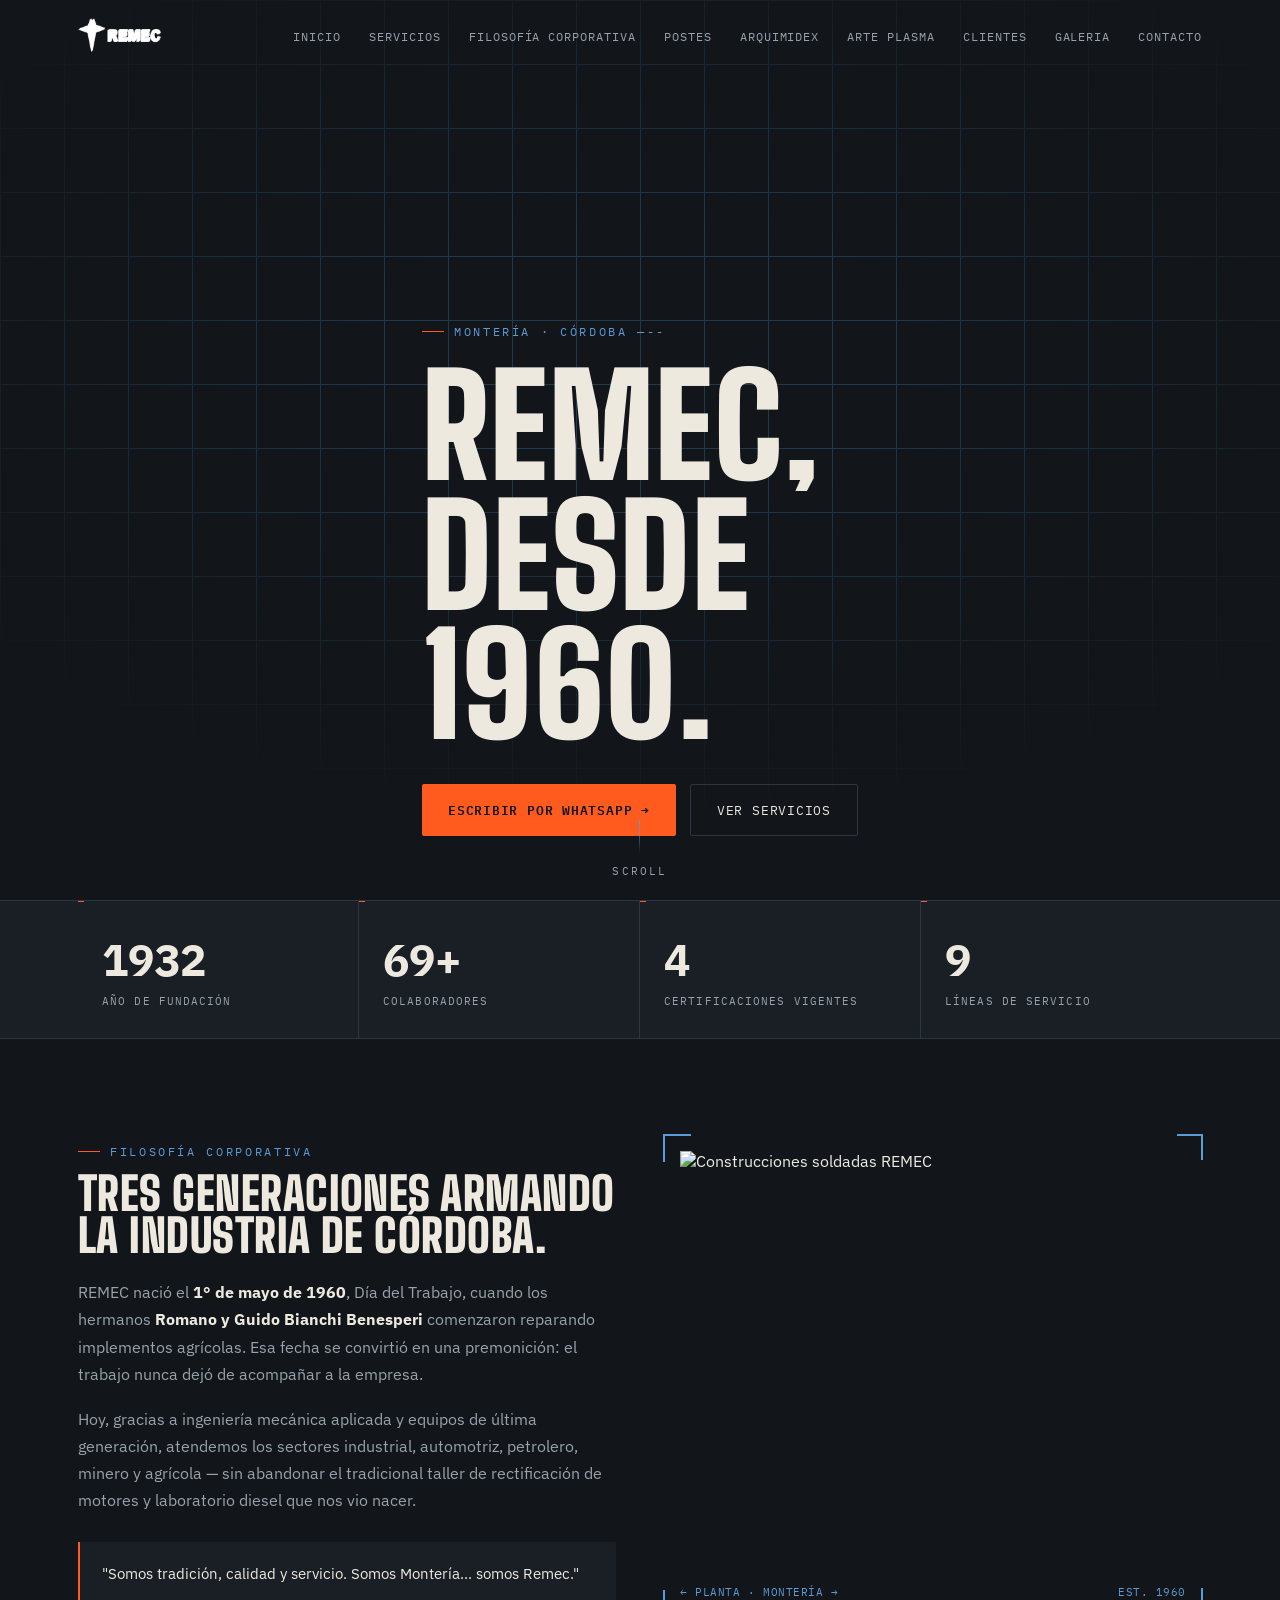
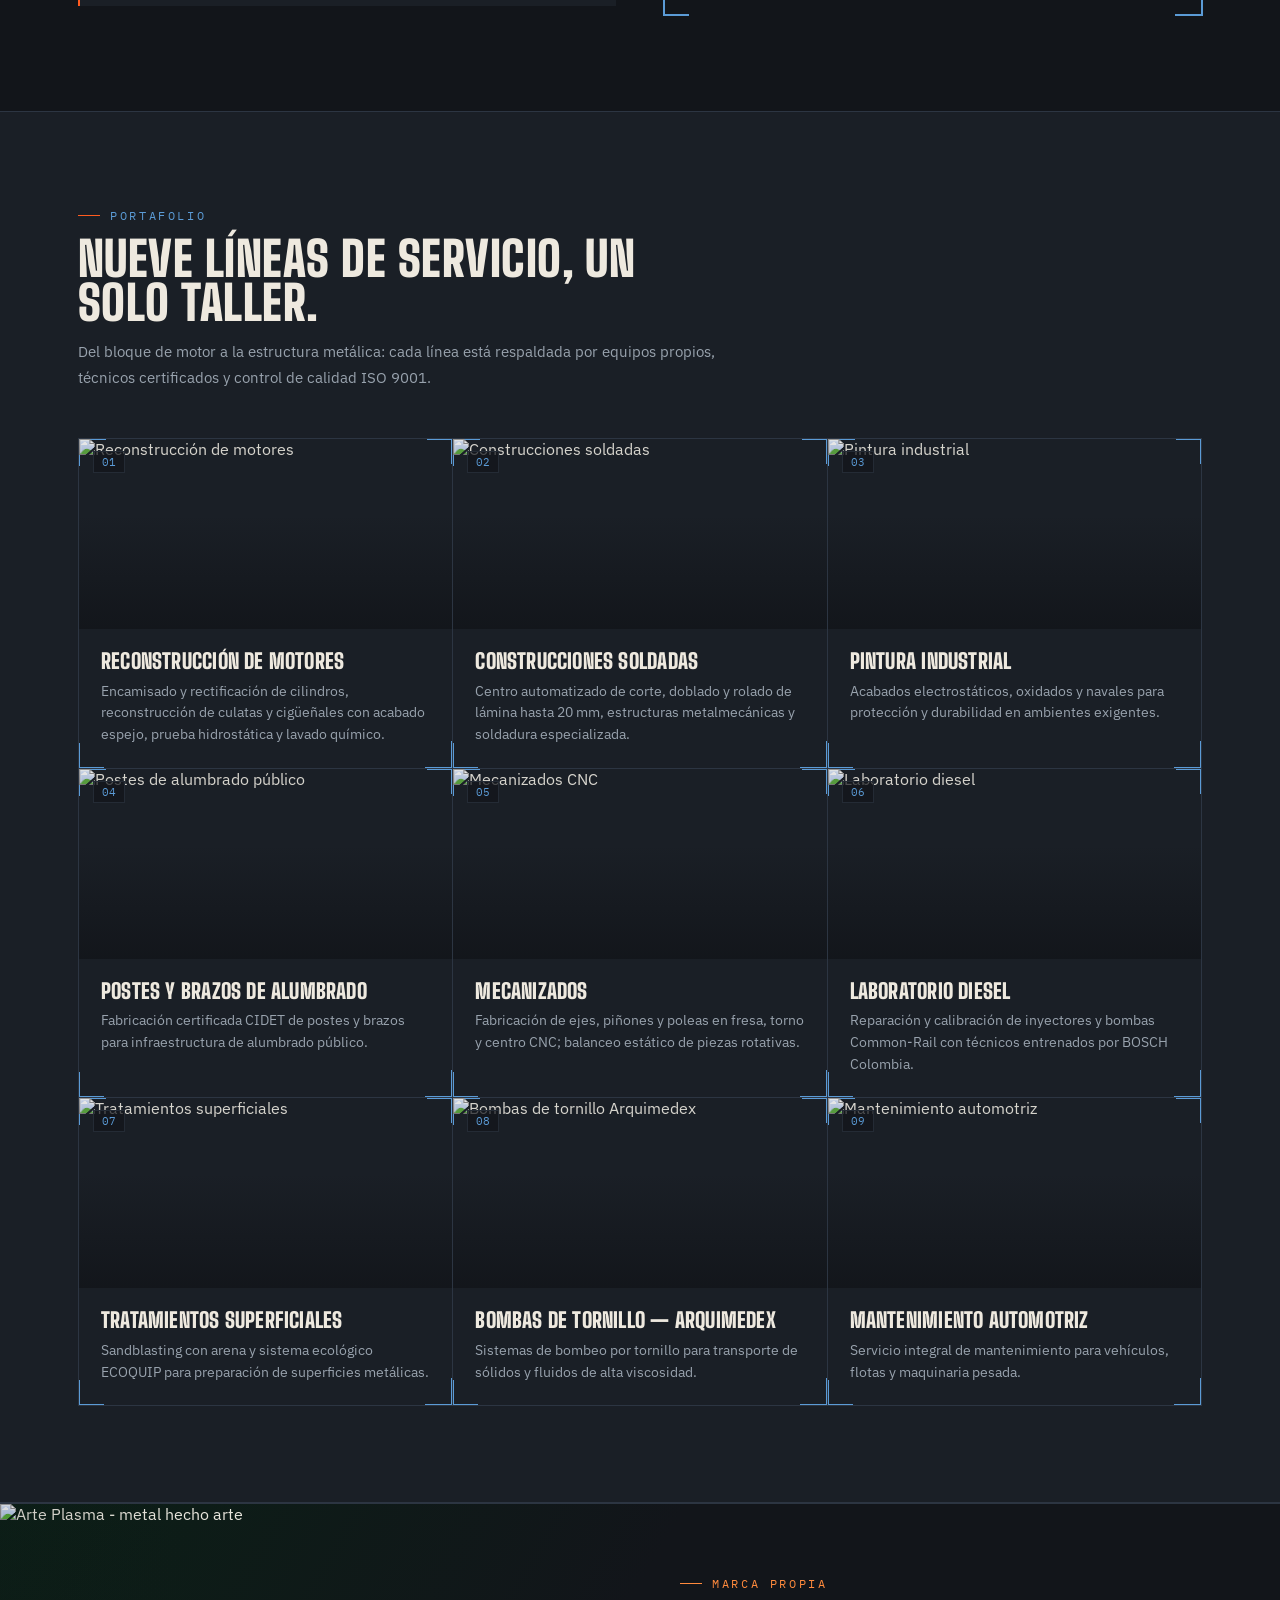
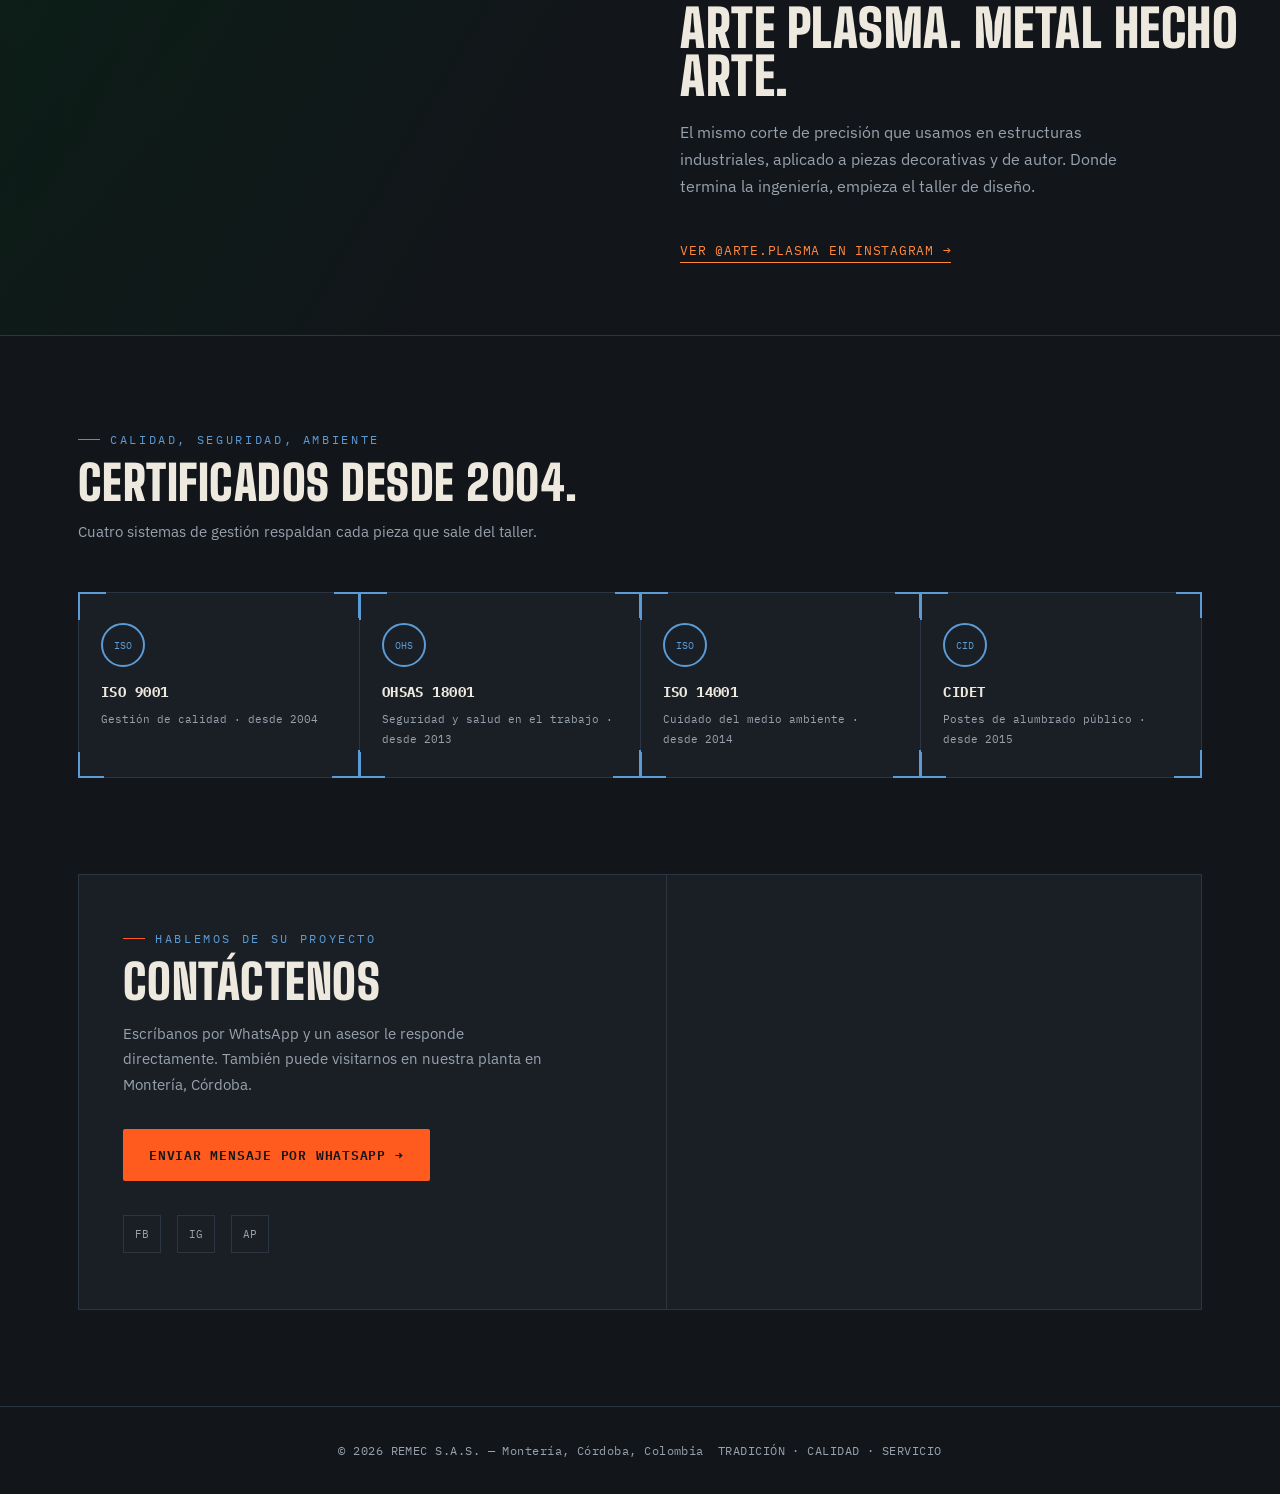
==== index.html @ c4d7a684 "feat: add main website and services pages with responsive design and interactive elements" ====
<!DOCTYPE html>
<html lang="es">
<head>
<meta charset="UTF-8">
<meta name="viewport" content="width=device-width, initial-scale=1, shrink-to-fit=no">
<title>REMEC S.A.S. — Ingeniería Metalmecánica desde 1960</title>
<link rel="preconnect" href="https://fonts.googleapis.com">
<link rel="preconnect" href="https://fonts.gstatic.com" crossorigin>
<link href="https://fonts.googleapis.com/css2?family=Big+Shoulders+Display:wght@600;800;900&family=IBM+Plex+Sans:wght@400;500;600;700&family=IBM+Plex+Mono:wght@400;500;600&display=swap" rel="stylesheet">

<link rel="stylesheet" href="/css/style.css">

</head>
<body>

<header id="siteHeader">
  <div class="wrap navrow">
    <div class="brand">
      <img src="/img/logo.png" alt="REMEC">
      <!-- <span class="brand-text">REMEC S.A.S.</span> -->
    </div>
    <nav class="navlinks">
      <ul>
        <li><a href="index.html">Inicio</a></li>
        <li><a href="servicios.html">Servicios</a></li>
        <li><a href="#nosotros">Filosofía Corporativa</a></li>
        <li><a href="#postes">Postes</a></li>
        <li><a href="#arquimidex">Arquimidex</a></li>
        <li><a href="#arteplasma">Arte Plasma</a></li>
        <li><a href="#clientes">Clientes</a></li>
        <li><a href="#galeria">Galeria</a></li>
        <li><a href="#contacto">Contacto</a></li>
      </ul>
    </nav>
    <button class="burger" id="burgerBtn" aria-label="Abrir menú" aria-expanded="false">
      <span></span><span></span><span></span>
    </button>
  </div>
</header>

<div class="menu-scrim" id="menuScrim"></div>
<div class="mobile-menu" id="mobileMenu">
  <ul>
    <li><a href="index.html">Inicio</a></li>
        <li><a href="servicios.html">Servicios</a></li>
        <li><a href="#nosotros">Filosofía Corporativa</a></li>
        <li><a href="#postes">Postes</a></li>
        <li><a href="#arquimidex">Arquimidex</a></li>
        <li><a href="#arteplasma">Arte Plasma</a></li>
        <li><a href="#clientes">Clientes</a></li>
        <li><a href="#galeria">Galeria</a></li>
        <li><a href="#contacto">Contacto</a></li>
  </ul>
</div>

<section class="hero">
  <div class="hero-media">
    <video autoplay muted loop playsinline poster="https://remec.com.co/images/logo-big.png">
      <source src="https://remec.com.co/video/bannervideo.mp4" type="video/mp4">
    </video>
  </div>
  <div class="hero-scrim"></div>
  <div class="hero-grid"></div>
  <div class="wrap hero-content">
    <div class="eyebrow hero-eyebrow">Montería · Córdoba —--</div>
    <h1>
      <span class="line"><span style="animation-delay:.05s">REMEC,</span></span>
      <span class="line"><span style="animation-delay:.16s">DESDE</span></span>
      <span class="line"><span style="animation-delay:.27s">1960.</span></span>
    </h1>
    <!-- <p class="hero-sub">Fabricamos desde un tornillo milimétrico hasta bodegas estructurales, puentes y postes de alumbrado
         certificados. Tradición metalmecánica que respalda a la industria, la agricultura y el transporte del Caribe colombiano.</p> -->
    <div class="hero-cta">
      <a class="btn btn-primary" href="https://wa.me/573212651325?texto=Me%20interesa%20uno%20de%20sus%20servicios" target="_blank" rel="noopener">Escribir por WhatsApp →</a>
      <a class="btn btn-ghost" href="servicios.html">Ver servicios</a>
    </div>
  </div>
  <div class="scroll-cue"><span><span class="bar"></span>SCROLL</span></div>
</section>

<div class="stats">
  <div class="wrap">
    <div class="stats-row">
      <div class="stat"><div class="stat-num mono" data-count="1960">0</div><div class="stat-label">Año de fundación</div></div>
      <div class="stat"><div class="stat-num mono" data-count="70" data-suffix="+">0</div><div class="stat-label">Colaboradores</div></div>
      <div class="stat"><div class="stat-num mono" data-count="4">0</div><div class="stat-label">Certificaciones vigentes</div></div>
      <div class="stat"><div class="stat-num mono" data-count="9">0</div><div class="stat-label">Líneas de servicio</div></div>
    </div>
  </div>
</div>

<section id="nosotros">
  <div class="wrap">
    <div class="about">
      <div class="about-copy reveal">
        <div class="eyebrow">Filosofía corporativa</div>
        <h2 style="font-size:clamp(30px,4.2vw,46px);color:var(--paper);margin-top:14px;margin-bottom:22px;">Tres generaciones armando la industria de Córdoba.</h2>
        <p>REMEC nació el <strong>1° de mayo de 1960</strong>, Día del Trabajo, cuando los hermanos <strong>Romano y Guido Bianchi Benesperi</strong> comenzaron reparando implementos agrícolas. Esa fecha se convirtió en una premonición: el trabajo nunca dejó de acompañar a la empresa.</p>
        <p>Hoy, gracias a ingeniería mecánica aplicada y equipos de última generación, atendemos los sectores industrial, automotriz, petrolero, minero y agrícola — sin abandonar el tradicional taller de rectificación de motores y laboratorio diesel que nos vio nacer.</p>
        <div class="quote-block">
          <p>"Somos tradición, calidad y servicio. Somos Montería... somos Remec."</p>
        </div>
      </div>
      <div class="about-img bp-frame reveal reveal-d2">
        <span class="bp-c2"></span><span class="bp-c3"></span>
        <img src="https://remec.com.co/images/S6.jpg" alt="Construcciones soldadas REMEC" loading="lazy">
        <div class="dim-caption"><span>← PLANTA · MONTERÍA →</span><span>EST. 1960</span></div>
      </div>
    </div>
  </div>
</section>

<section id="servicios" style="background:var(--ink-2);border-top:1px solid var(--line);border-bottom:1px solid var(--line);">
  <div class="wrap">
    <div class="sec-head reveal">
      <div class="eyebrow">Portafolio</div>
      <h2>Nueve líneas de servicio, un solo taller.</h2>
      <p>Del bloque de motor a la estructura metálica: cada línea está respaldada por equipos propios, técnicos certificados y control de calidad ISO 9001.</p>
    </div>
    <div class="svc-grid">

      <div class="svc-card bp-frame reveal"><span class="bp-c2"></span><span class="bp-c3"></span>
        <div class="svc-img"><span class="svc-num mono">01</span><img src="https://remec.com.co/images/S3.jpg" alt="Reconstrucción de motores" loading="lazy"></div>
        <div class="svc-body"><h3>Reconstrucción de Motores</h3><p>Encamisado y rectificación de cilindros, reconstrucción de culatas y cigüeñales con acabado espejo, prueba hidrostática y lavado químico.</p></div>
      </div>

      <div class="svc-card bp-frame reveal"><span class="bp-c2"></span><span class="bp-c3"></span>
        <div class="svc-img"><span class="svc-num mono">02</span><img src="https://remec.com.co/images/S6.jpg" alt="Construcciones soldadas" loading="lazy"></div>
        <div class="svc-body"><h3>Construcciones Soldadas</h3><p>Centro automatizado de corte, doblado y rolado de lámina hasta 20 mm, estructuras metalmecánicas y soldadura especializada.</p></div>
      </div>

      <div class="svc-card bp-frame reveal"><span class="bp-c2"></span><span class="bp-c3"></span>
        <div class="svc-img"><span class="svc-num mono">03</span><img src="https://remec.com.co/images/S5.jpg" alt="Pintura industrial" loading="lazy"></div>
        <div class="svc-body"><h3>Pintura Industrial</h3><p>Acabados electrostáticos, oxidados y navales para protección y durabilidad en ambientes exigentes.</p></div>
      </div>

      <div class="svc-card bp-frame reveal"><span class="bp-c2"></span><span class="bp-c3"></span>
        <div class="svc-img"><span class="svc-num mono">04</span><img src="https://remec.com.co/images/S7b.jpg" alt="Postes de alumbrado público" loading="lazy"></div>
        <div class="svc-body"><h3>Postes y Brazos de Alumbrado</h3><p>Fabricación certificada CIDET de postes y brazos para infraestructura de alumbrado público.</p></div>
      </div>

      <div class="svc-card bp-frame reveal"><span class="bp-c2"></span><span class="bp-c3"></span>
        <div class="svc-img"><span class="svc-num mono">05</span><img src="https://remec.com.co/images/S8.jpg" alt="Mecanizados CNC" loading="lazy"></div>
        <div class="svc-body"><h3>Mecanizados</h3><p>Fabricación de ejes, piñones y poleas en fresa, torno y centro CNC; balanceo estático de piezas rotativas.</p></div>
      </div>

      <div class="svc-card bp-frame reveal"><span class="bp-c2"></span><span class="bp-c3"></span>
        <div class="svc-img"><span class="svc-num mono">06</span><img src="https://remec.com.co/images/S4.jpg" alt="Laboratorio diesel" loading="lazy"></div>
        <div class="svc-body"><h3>Laboratorio Diesel</h3><p>Reparación y calibración de inyectores y bombas Common-Rail con técnicos entrenados por BOSCH Colombia.</p></div>
      </div>

      <div class="svc-card bp-frame reveal"><span class="bp-c2"></span><span class="bp-c3"></span>
        <div class="svc-img"><span class="svc-num mono">07</span><img src="https://remec.com.co/images/S13.jpg" alt="Tratamientos superficiales" loading="lazy"></div>
        <div class="svc-body"><h3>Tratamientos Superficiales</h3><p>Sandblasting con arena y sistema ecológico ECOQUIP para preparación de superficies metálicas.</p></div>
      </div>

      <div class="svc-card bp-frame reveal"><span class="bp-c2"></span><span class="bp-c3"></span>
        <div class="svc-img"><span class="svc-num mono">08</span><img src="https://remec.com.co/images/arqui.jpg" alt="Bombas de tornillo Arquimedex" loading="lazy"></div>
        <div class="svc-body"><h3>Bombas de Tornillo — Arquimedex</h3><p>Sistemas de bombeo por tornillo para transporte de sólidos y fluidos de alta viscosidad.</p></div>
      </div>

      <div class="svc-card bp-frame reveal"><span class="bp-c2"></span><span class="bp-c3"></span>
        <div class="svc-img"><span class="svc-num mono">09</span><img src="https://remec.com.co/images/S12.jpg" alt="Mantenimiento automotriz" loading="lazy"></div>
        <div class="svc-body"><h3>Mantenimiento Automotriz</h3><p>Servicio integral de mantenimiento para vehículos, flotas y maquinaria pesada.</p></div>
      </div>

    </div>
  </div>
</section>

<section id="arteplasma" class="plasma">
  <div class="plasma-grid">
    <div class="plasma-img reveal">
      <img src="https://remec.com.co/images/S10.jpg" alt="Arte Plasma - metal hecho arte" loading="lazy">
    </div>
    <div class="plasma-copy reveal reveal-d1">
      <div class="eyebrow">Marca propia</div>
      <h2>Arte Plasma. Metal hecho arte.</h2>
      <p>El mismo corte de precisión que usamos en estructuras industriales, aplicado a piezas decorativas y de autor. Donde termina la ingeniería, empieza el taller de diseño.</p>
      <a class="plasma-link" href="https://www.instagram.com/arte.plasma/" target="_blank" rel="noopener">Ver @arte.plasma en Instagram →</a>
    </div>
  </div>
</section>

<section id="certificaciones">
  <div class="wrap">
    <div class="sec-head reveal">
      <div class="eyebrow">Calidad, seguridad, ambiente</div>
      <h2>Certificados desde 2004.</h2>
      <p>Cuatro sistemas de gestión respaldan cada pieza que sale del taller.</p>
    </div>
    <div class="cert-grid">
      <div class="cert bp-frame reveal"><span class="bp-c2"></span><span class="bp-c3"></span>
        <div class="cert-seal mono">ISO</div><h4>ISO 9001</h4><span>Gestión de calidad · desde 2004</span>
      </div>
      <div class="cert bp-frame reveal reveal-d1"><span class="bp-c2"></span><span class="bp-c3"></span>
        <div class="cert-seal mono">OHS</div><h4>OHSAS 18001</h4><span>Seguridad y salud en el trabajo · desde 2013</span>
      </div>
      <div class="cert bp-frame reveal reveal-d2"><span class="bp-c2"></span><span class="bp-c3"></span>
        <div class="cert-seal mono">ISO</div><h4>ISO 14001</h4><span>Cuidado del medio ambiente · desde 2014</span>
      </div>
      <div class="cert bp-frame reveal reveal-d3"><span class="bp-c2"></span><span class="bp-c3"></span>
        <div class="cert-seal mono">CID</div><h4>CIDET</h4><span>Postes de alumbrado público · desde 2015</span>
      </div>
    </div>
  </div>
</section>

<section id="contacto" style="padding-top:0;">
  <div class="wrap">
    <div class="contact reveal">
      <div class="contact-info">
        <div class="eyebrow">Hablemos de su proyecto</div>
        <h2 style="margin-top:14px;">Contáctenos</h2>
        <p>Escríbanos por WhatsApp y un asesor le responde directamente. También puede visitarnos en nuestra planta en Montería, Córdoba.</p>
        <div class="contact-actions">
          <a class="btn btn-primary" href="https://wa.me/573212651325?texto=Me%20interesa%20uno%20de%20sus%20servicios" target="_blank" rel="noopener">Enviar mensaje por WhatsApp →</a>
        </div>
        <div class="social-row">
          <a href="https://www.facebook.com/REMEC-SAS-288695484930140/" target="_blank" rel="noopener" aria-label="Facebook">FB</a>
          <a href="https://instagram.com/remecmonteria" target="_blank" rel="noopener" aria-label="Instagram">IG</a>
          <a href="https://www.instagram.com/arte.plasma/" target="_blank" rel="noopener" aria-label="Instagram Arte Plasma">AP</a>
        </div>
      </div>
      <div class="contact-map">
        <iframe src="https://www.google.com/maps/embed?pb=!1m18!1m12!1m3!1d3943.2180847544364!2d-75.88357438551608!3d8.76554129370391!2m3!1f0!2f0!3f0!3m2!1i1024!2i768!4f13.1!3m3!1m2!1s0x8e5a2feb517c7ac7%3A0x54283a33207944!2sRemec%20S.A.S.!5e0!3m2!1ses!2sco!4v1584029872444!5m2!1ses!2sco" loading="lazy" allowfullscreen title="Ubicación REMEC S.A.S."></iframe>
      </div>
    </div>
  </div>
</section>

<footer>
  <div class="wrap" style="display:flex;flex-wrap:wrap;gap:14px;align-items:center;justify-content:space-between;">
    <span class="mono">© 2026 REMEC S.A.S. — Montería, Córdoba, Colombia</span>
    <span class="mono">TRADICIÓN · CALIDAD · SERVICIO</span>
  </div>
</footer>

<script src="/javascript/javascript.js" defer></script>

</body>
</html>
---- css/style.css ----
:root {
  --ink: #15181c;
  --ink-2: #343a40;
  --ink-3: #3f454b;
  --line: #495057;
  --line-soft: #3a3f44;
  --blueprint: #007bff;
  --blueprint-dim: #0056b3;
  --ember: #09875a;
  --ember-2: #28a745;
  --text: #f8f9fa;
  --text-dim: #ced4da;
  --paper: #f8f9fa;
  --maxw: 1180px;
}
* {
  box-sizing: border-box;
}
html {
  scroll-behavior: smooth;
}
body {
  margin: 0;
  background: var(--ink);
  color: var(--text);
  font-family: "IBM Plex Sans", sans-serif;
  -webkit-font-smoothing: antialiased;
  overflow-x: hidden;
}
h1,
h2,
h3 {
  font-family: "Big Shoulders Display", sans-serif;
  font-weight: 900;
  text-transform: uppercase;
  letter-spacing: 0.01em;
  margin: 0;
  line-height: 0.92;
}
.mono {
  font-family: "IBM Plex Mono", monospace;
}
a {
  color: inherit;
  text-decoration: none;
}
img {
  max-width: 100%;
  display: block;
}
.wrap {
  max-width: var(--maxw);
  margin: 0 auto;
  padding: 0 28px;
}
.eyebrow {
  font-family: "IBM Plex Mono", monospace;
  font-size: 12px;
  letter-spacing: 0.22em;
  text-transform: uppercase;
  color: var(--blueprint);
  display: flex;
  align-items: center;
  gap: 10px;
}
.eyebrow::before {
  content: "";
  width: 22px;
  height: 1px;
  background: var(--ember);
  display: inline-block;
}

/* ---------- reveal ---------- */
.reveal {
  opacity: 0;
  transform: translateY(28px);
  transition:
    opacity 0.8s cubic-bezier(0.16, 0.8, 0.28, 1),
    transform 0.8s cubic-bezier(0.16, 0.8, 0.28, 1);
}
.reveal.in {
  opacity: 1;
  transform: translateY(0);
}
.reveal-d1 {
  transition-delay: 0.08s;
}
.reveal-d2 {
  transition-delay: 0.16s;
}
.reveal-d3 {
  transition-delay: 0.24s;
}

/* ---------- blueprint corner bracket ---------- */
.bp-frame {
  position: relative;
}
.bp-frame::before,
.bp-frame::after,
.bp-frame .bp-c2,
.bp-frame .bp-c3 {
  content: "";
  position: absolute;
  width: 18px;
  height: 18px;
  border: 2px solid var(--blueprint);
  opacity: 0;
  transition:
    opacity 0.5s ease,
    width 0.5s ease,
    height 0.5s ease;
  pointer-events: none;
}
.bp-frame::before {
  top: -1px;
  left: -1px;
  border-right: none;
  border-bottom: none;
}
.bp-frame::after {
  bottom: -1px;
  right: -1px;
  border-left: none;
  border-top: none;
}
.bp-frame .bp-c2 {
  top: -1px;
  right: -1px;
  border-left: none;
  border-bottom: none;
}
.bp-frame .bp-c3 {
  bottom: -1px;
  left: -1px;
  border-right: none;
  border-top: none;
}
.bp-frame:hover::before,
.bp-frame:hover::after,
.bp-frame:hover .bp-c2,
.bp-frame:hover .bp-c3,
.bp-frame.in::before,
.bp-frame.in::after,
.bp-frame.in .bp-c2,
.bp-frame.in .bp-c3 {
  opacity: 1;
  width: 26px;
  height: 26px;
}

/* ---------- nav ---------- */
header {
  position: fixed;
  top: 0;
  left: 0;
  right: 0;
  z-index: 100;
  padding: 18px 0;
  transition:
    background 0.35s ease,
    padding 0.35s ease,
    border-color 0.35s ease;
  border-bottom: 1px solid transparent;
}
header.scrolled {
  background: rgba(18, 21, 26, 0.88);
  backdrop-filter: blur(10px);
  padding: 12px 0;
  border-bottom: 1px solid var(--line);
}
.navrow {
  display: flex;
  align-items: center;
  justify-content: space-between;
  gap: 20px;
}
.brand {
  display: flex;
  align-items: center;
  gap: 10px;
}
.brand img {
  height: 34px;
  width: auto;
  filter: brightness(0) invert(1);
}
.brand-text {
  font-family: "Big Shoulders Display", sans-serif;
  font-weight: 800;
  font-size: 20px;
  letter-spacing: 0.04em;
}
nav ul {
  list-style: none;
  display: flex;
  gap: 28px;
  margin: 0;
  padding: 0;
}
nav a {
  font-family: "IBM Plex Mono", monospace;
  font-size: 12px;
  letter-spacing: 0.08em;
  text-transform: uppercase;
  color: var(--text-dim);
  position: relative;
  padding-bottom: 4px;
  transition: color 0.25s ease;
}
nav a:hover {
  color: var(--text);
}
nav a::after {
  content: "";
  position: absolute;
  left: 0;
  bottom: 0;
  height: 2px;
  width: 0;
  background: var(--ember);
  transition: width 0.3s ease;
}
nav a:hover::after {
  width: 100%;
}
.nav-cta {
  font-family: "IBM Plex Mono", monospace;
  font-size: 12px;
  letter-spacing: 0.06em;
  background: var(--ember);
  color: #fff;
  font-weight: 600;
  padding: 9px 16px;
  border-radius: 2px;
  text-transform: uppercase;
  display: none;
}
@media (min-width: 860px) {
  .nav-cta {
    display: inline-block;
  }
}

/* desktop nav visible >=860px, mobile drawer below that */
.navlinks {
  display: none;
}
@media (min-width: 860px) {
  .navlinks {
    display: block;
  }
}

/* ---------- hamburger button ---------- */
.burger {
  display: flex;
  flex-direction: column;
  justify-content: center;
  gap: 5px;
  width: 38px;
  height: 38px;
  border: 1px solid var(--line);
  background: none;
  cursor: pointer;
  padding: 0;
  align-items: center;
}
@media (min-width: 860px) {
  .burger {
    display: none;
  }
}
.burger span {
  width: 18px;
  height: 2px;
  background: var(--paper);
  transition:
    transform 0.3s ease,
    opacity 0.3s ease;
}
.burger.open span:nth-child(1) {
  transform: translateY(7px) rotate(45deg);
}
.burger.open span:nth-child(2) {
  opacity: 0;
}
.burger.open span:nth-child(3) {
  transform: translateY(-7px) rotate(-45deg);
}

/* ---------- mobile drawer ---------- */
.mobile-menu {
  position: fixed;
  top: 0;
  right: 0;
  height: 100svh;
  width: min(78vw, 320px);
  z-index: 99;
  background: var(--ink-2);
  border-left: 1px solid var(--line);
  transform: translateX(100%);
  transition: transform 0.38s cubic-bezier(0.16, 0.8, 0.28, 1);
  display: flex;
  flex-direction: column;
  justify-content: center;
  padding: 32px;
}
.mobile-menu.open {
  transform: translateX(0);
}
.mobile-menu ul {
  list-style: none;
  margin: 0;
  padding: 0;
  display: flex;
  flex-direction: column;
  gap: 26px;
}
.mobile-menu a {
  font-family: "Big Shoulders Display", sans-serif;
  font-weight: 800;
  font-size: 26px;
  text-transform: uppercase;
  color: var(--paper);
  letter-spacing: 0.01em;
}
.mobile-menu a:hover {
  color: var(--ember);
}
.mobile-menu .nav-cta {
  display: inline-block;
  margin-top: 34px;
  width: fit-content;
}
.menu-scrim {
  position: fixed;
  inset: 0;
  z-index: 98;
  background: rgba(18, 21, 26, 0.7);
  opacity: 0;
  pointer-events: none;
  transition: opacity 0.35s ease;
}
.menu-scrim.open {
  opacity: 1;
  pointer-events: auto;
}
body.menu-locked {
  overflow: hidden;
}

/* ---------- hero ---------- */
.hero {
  position: relative;
  min-height: 100svh;
  display: flex;
  flex-direction: column;
  justify-content: flex-end;
  overflow: hidden;
  padding-bottom: 64px;
}
.hero-media {
  position: absolute;
  inset: 0;
  z-index: 0;
}
.hero-media video,
.hero-media .fallback {
  width: 100%;
  height: 100%;
  object-fit: cover;
  position: absolute;
  inset: 0;
}
.hero-scrim {
  position: absolute;
  inset: 0;
  z-index: 1;
  background: linear-gradient(
    180deg,
    rgba(18, 21, 26, 0.55) 0%,
    rgba(18, 21, 26, 0.35) 30%,
    rgba(18, 21, 26, 0.92) 88%,
    var(--ink) 100%
  );
}
.hero-grid {
  position: absolute;
  inset: 0;
  z-index: 2;
  opacity: 0.35;
  pointer-events: none;
  background-image:
    linear-gradient(var(--blueprint-dim) 1px, transparent 1px),
    linear-gradient(90deg, var(--blueprint-dim) 1px, transparent 1px);
  background-size: 64px 64px;
  mask-image: radial-gradient(
    ellipse 90% 70% at 50% 40%,
    black 20%,
    transparent 75%
  );
}
.hero-content {
  position: relative;
  z-index: 3;
  padding-top: 140px;
}
.hero-eyebrow {
  margin-bottom: 22px;
}
.hero h1 {
  font-size: clamp(52px, 11vw, 142px);
  color: var(--paper);
  overflow: hidden;
}
.hero h1 .line {
  display: block;
  overflow: hidden;
}
.hero h1 span {
  display: inline-block;
  transform: translateY(110%);
  animation: riseIn 0.9s cubic-bezier(0.16, 0.8, 0.28, 1) forwards;
}
@keyframes riseIn {
  to {
    transform: translateY(0);
  }
}
.hero-sub {
  margin-top: 22px;
  max-width: 560px;
  font-size: clamp(15px, 2vw, 18px);
  color: var(--text-dim);
  line-height: 1.6;
  opacity: 0;
  animation: fadeUp 0.8s ease 0.9s forwards;
}
@keyframes fadeUp {
  from {
    opacity: 0;
    transform: translateY(14px);
  }
  to {
    opacity: 1;
    transform: translateY(0);
  }
}
.hero-cta {
  display: flex;
  flex-wrap: wrap;
  gap: 14px;
  margin-top: 34px;
  opacity: 0;
  animation: fadeUp 0.8s ease 1.05s forwards;
}
.btn {
  font-family: "IBM Plex Mono", monospace;
  font-size: 13px;
  letter-spacing: 0.06em;
  text-transform: uppercase;
  padding: 15px 26px;
  border-radius: 2px;
  display: inline-flex;
  align-items: center;
  gap: 10px;
  transition:
    transform 0.25s ease,
    box-shadow 0.25s ease,
    background 0.25s ease;
}
.btn-primary {
  background: var(--ember);
  color: #fff;
  font-weight: 600;
}
.btn-primary:hover {
  transform: translateY(-2px);
  box-shadow: 0 10px 26px -8px rgba(9, 135, 90, 0.55);
}
.btn-ghost {
  border: 1px solid var(--line);
  color: var(--text);
}
.btn-ghost:hover {
  border-color: var(--blueprint);
  color: var(--blueprint);
  transform: translateY(-2px);
}
.scroll-cue {
  position: absolute;
  bottom: 22px;
  left: 0;
  right: 0;
  z-index: 3;
  display: flex;
  justify-content: center;
}
.scroll-cue span {
  font-family: "IBM Plex Mono", monospace;
  font-size: 11px;
  letter-spacing: 0.2em;
  color: var(--text-dim);
  display: flex;
  flex-direction: column;
  align-items: center;
  gap: 10px;
  text-transform: uppercase;
}
.scroll-cue .bar {
  width: 1px;
  height: 34px;
  background: linear-gradient(var(--blueprint), transparent);
  animation: pulseBar 1.8s ease-in-out infinite;
}
@keyframes pulseBar {
  0%,
  100% {
    opacity: 0.3;
  }
  50% {
    opacity: 1;
  }
}

/* ---------- dimension stat strip ---------- */
.stats {
  border-top: 1px solid var(--line);
  border-bottom: 1px solid var(--line);
  background: var(--ink-2);
}
.stats-row {
  display: grid;
  grid-template-columns: repeat(2, 1fr);
}
@media (min-width: 760px) {
  .stats-row {
    grid-template-columns: repeat(4, 1fr);
  }
}
.stat {
  padding: 30px 24px;
  border-right: 1px solid var(--line);
  border-bottom: 1px solid var(--line);
  position: relative;
}
@media (min-width: 760px) {
  .stat:nth-child(4) {
    border-right: none;
  }
  .stat {
    border-bottom: none;
  }
}
@media (max-width: 759px) {
  .stat:nth-child(even) {
    border-right: none;
  }
}
.stat::before {
  content: "";
  position: absolute;
  top: 0;
  left: 0;
  width: 6px;
  height: 1px;
  background: var(--ember);
}
.stat-num {
  font-family: "Big Shoulders Display", sans-serif;
  font-weight: 800;
  font-size: clamp(30px, 4vw, 44px);
  color: var(--paper);
}
.stat-label {
  font-family: "IBM Plex Mono", monospace;
  font-size: 11px;
  letter-spacing: 0.1em;
  text-transform: uppercase;
  color: var(--text-dim);
  margin-top: 6px;
}

/* ---------- section shell ---------- */
section {
  padding: 104px 0;
  position: relative;
}
.sec-head {
  max-width: 640px;
  margin-bottom: 52px;
}
.sec-head h2 {
  font-size: clamp(34px, 5.4vw, 58px);
  color: var(--paper);
  margin-top: 14px;
}
.sec-head p {
  color: var(--text-dim);
  margin-top: 16px;
  line-height: 1.7;
  font-size: 15.5px;
}

/* ---------- quienes somos ---------- */
.about {
  display: grid;
  grid-template-columns: 1fr;
  gap: 48px;
  align-items: center;
}
@media (min-width: 900px) {
  .about {
    grid-template-columns: 1fr 1fr;
  }
}
.about-copy p {
  color: var(--text-dim);
  line-height: 1.75;
  font-size: 15.5px;
  margin: 0 0 18px;
}
.about-copy strong {
  color: var(--paper);
}
.about-img {
  position: relative;
  padding: 16px;
}
.about-img img {
  width: 100%;
  height: 420px;
  object-fit: cover;
  filter: grayscale(0.15) contrast(1.05);
}
.dim-caption {
  margin-top: 14px;
  display: flex;
  justify-content: space-between;
  font-family: "IBM Plex Mono", monospace;
  font-size: 11px;
  color: var(--blueprint);
  letter-spacing: 0.05em;
}
.quote-block {
  margin-top: 28px;
  padding: 20px 22px;
  border-left: 2px solid var(--ember);
  background: var(--ink-2);
}
.quote-block p {
  margin: 0;
  color: var(--paper);
  font-size: 15px;
  font-style: normal;
  line-height: 1.6;
}

/* ---------- servicios grid ---------- */
.svc-grid {
  display: grid;
  grid-template-columns: 1fr;
  gap: 1px;
  background: var(--line);
  border: 1px solid var(--line);
}
@media (min-width: 640px) {
  .svc-grid {
    grid-template-columns: repeat(2, 1fr);
  }
}
@media (min-width: 980px) {
  .svc-grid {
    grid-template-columns: repeat(3, 1fr);
  }
}
.svc-card {
  background: var(--ink-2);
  padding: 0;
  position: relative;
  overflow: hidden;
}
.svc-img {
  height: 190px;
  overflow: hidden;
  position: relative;
}
.svc-img img {
  width: 100%;
  height: 100%;
  object-fit: cover;
  transition: transform 0.7s cubic-bezier(0.16, 0.8, 0.28, 1);
  filter: saturate(0.85) contrast(1.05) brightness(0.9);
}
.svc-card:hover .svc-img img {
  transform: scale(1.08);
}
.svc-img::after {
  content: "";
  position: absolute;
  inset: 0;
  background: linear-gradient(
    180deg,
    transparent 40%,
    rgba(18, 21, 26, 0.9) 100%
  );
}
.svc-num {
  position: absolute;
  top: 12px;
  left: 14px;
  z-index: 2;
  font-family: "IBM Plex Mono", monospace;
  font-size: 11px;
  color: var(--blueprint);
  background: rgba(18, 21, 26, 0.7);
  padding: 3px 8px;
  border: 1px solid var(--line-soft);
}
.svc-body {
  padding: 22px;
}
.svc-body h3 {
  font-size: 21px;
  color: var(--paper);
  letter-spacing: 0.01em;
  margin-bottom: 10px;
  position: relative;
  display: inline-block;
}
.svc-body h3::after {
  content: "";
  position: absolute;
  left: 0;
  bottom: -4px;
  height: 2px;
  width: 0;
  background: var(--ember);
  transition: width 0.4s ease;
}
.svc-card:hover .svc-body h3::after {
  width: 100%;
}
.svc-body p {
  color: var(--text-dim);
  font-size: 13.6px;
  line-height: 1.6;
  margin: 0;
}

/* ---------- arte plasma feature ---------- */
.plasma {
  background: linear-gradient(120deg, #0b1f16 0%, var(--ink) 45%);
  border-top: 1px solid var(--line);
  border-bottom: 1px solid var(--line);
  padding: 0;
}
.plasma-grid {
  display: grid;
  grid-template-columns: 1fr;
}
@media (min-width: 900px) {
  .plasma-grid {
    grid-template-columns: 1fr 1fr;
  }
}
.plasma-img {
  position: relative;
  min-height: 340px;
  overflow: hidden;
}
.plasma-img img {
  width: 100%;
  height: 100%;
  object-fit: cover;
  position: absolute;
  inset: 0;
}
.plasma-img::after {
  content: "";
  position: absolute;
  inset: 0;
  background: linear-gradient(90deg, rgba(18, 21, 26, 0.15), transparent 30%);
}
.plasma-copy {
  padding: 72px 40px;
  display: flex;
  flex-direction: column;
  justify-content: center;
}
.plasma-copy .eyebrow {
  color: var(--ember-2);
}
.plasma-copy .eyebrow::before {
  background: var(--ember-2);
}
.plasma-copy h2 {
  font-size: clamp(34px, 5vw, 52px);
  color: var(--paper);
  margin-top: 14px;
}
.plasma-copy p {
  color: var(--text-dim);
  margin-top: 18px;
  line-height: 1.75;
  font-size: 15.5px;
  max-width: 440px;
}
.plasma-link {
  margin-top: 26px;
  display: inline-flex;
  align-items: center;
  gap: 8px;
  font-family: "IBM Plex Mono", monospace;
  font-size: 12.5px;
  letter-spacing: 0.06em;
  text-transform: uppercase;
  color: var(--ember-2);
  border-bottom: 1px solid var(--ember-2);
  padding-bottom: 4px;
  width: fit-content;
}
.plasma-link:hover {
  color: var(--paper);
  border-color: var(--paper);
}

/* ---------- certificaciones ---------- */
.cert-grid {
  display: grid;
  grid-template-columns: repeat(2, 1fr);
  gap: 1px;
  background: var(--line);
  border: 1px solid var(--line);
}
@media (min-width: 760px) {
  .cert-grid {
    grid-template-columns: repeat(4, 1fr);
  }
}
.cert {
  background: var(--ink-2);
  padding: 30px 22px;
  text-align: left;
  position: relative;
}
.cert-seal {
  width: 44px;
  height: 44px;
  border: 2px solid var(--blueprint);
  border-radius: 50%;
  display: flex;
  align-items: center;
  justify-content: center;
  font-family: "IBM Plex Mono", monospace;
  font-size: 10px;
  color: var(--blueprint);
  margin-bottom: 16px;
}
.cert h4 {
  font-family: "IBM Plex Mono", monospace;
  font-size: 14px;
  color: var(--paper);
  margin: 0 0 6px;
  letter-spacing: 0.03em;
}
.cert span {
  font-family: "IBM Plex Mono", monospace;
  font-size: 11px;
  color: var(--text-dim);
}

/* ---------- contacto ---------- */
.contact {
  display: grid;
  grid-template-columns: 1fr;
  gap: 1px;
  background: var(--line);
  border: 1px solid var(--line);
}
@media (min-width: 900px) {
  .contact {
    grid-template-columns: 1.1fr 1fr;
  }
}
.contact-info {
  background: var(--ink-2);
  padding: 56px 44px;
}
.contact-info h2 {
  font-size: clamp(32px, 4.6vw, 48px);
  color: var(--paper);
}
.contact-info p {
  color: var(--text-dim);
  margin-top: 16px;
  line-height: 1.7;
  font-size: 15px;
  max-width: 420px;
}
.contact-actions {
  margin-top: 32px;
  display: flex;
  flex-direction: column;
  gap: 14px;
  align-items: flex-start;
}
.social-row {
  display: flex;
  gap: 16px;
  margin-top: 34px;
}
.social-row a {
  width: 38px;
  height: 38px;
  border: 1px solid var(--line);
  display: flex;
  align-items: center;
  justify-content: center;
  font-family: "IBM Plex Mono", monospace;
  font-size: 11px;
  color: var(--text-dim);
  transition: 0.25s;
}
.social-row a:hover {
  border-color: var(--ember);
  color: var(--ember);
}
.contact-map {
  background: var(--ink-2);
  min-height: 340px;
  position: relative;
}
.contact-map iframe {
  width: 100%;
  height: 100%;
  position: absolute;
  inset: 0;
  border: 0;
  filter: grayscale(0.4) invert(0.92) contrast(0.9);
}

footer {
  padding: 36px 0;
  border-top: 1px solid var(--line);
  display: flex;
  flex-wrap: wrap;
  gap: 14px;
  align-items: center;
  justify-content: space-between;
}
footer .mono {
  font-size: 11.5px;
  color: var(--text-dim);
  letter-spacing: 0.04em;
}

@media (prefers-reduced-motion: reduce) {
  * {
    animation-duration: 0.01ms !important;
    animation-iteration-count: 1 !important;
    transition-duration: 0.01ms !important;
    scroll-behavior: auto !important;
  }
  .reveal {
    opacity: 1;
    transform: none;
  }
  .hero h1 span {
    transform: translateY(0);
  }
}

:root {
  --ink: #12151a;
  --ink-2: #1a1f26;
  --ink-3: #20262f;
  --line: #2c3542;
  --line-soft: #242b35;
  --blueprint: #5b9bd6;
  --blueprint-dim: #3e7cb1;
  --ember: #ff5b1f;
  --ember-2: #ff8a3d;
  --text: #e9e6dd;
  --text-dim: #98a2ad;
  --paper: #eee9df;
  --maxw: 1180px;
}
* {
  box-sizing: border-box;
}
html {
  scroll-behavior: smooth;
}
body {
  margin: 0;
  background: var(--ink);
  color: var(--text);
  font-family: "IBM Plex Sans", sans-serif;
  -webkit-font-smoothing: antialiased;
  overflow-x: hidden;
}
h1,
h2,
h3 {
  font-family: "Big Shoulders Display", sans-serif;
  font-weight: 900;
  text-transform: uppercase;
  letter-spacing: 0.01em;
  margin: 0;
  line-height: 0.92;
}
.mono {
  font-family: "IBM Plex Mono", monospace;
}
a {
  color: inherit;
  text-decoration: none;
}
img {
  max-width: 100%;
  display: block;
}
.wrap {
  max-width: var(--maxw);
  margin: 0 auto;
  padding: 0 28px;
}
.eyebrow {
  font-family: "IBM Plex Mono", monospace;
  font-size: 12px;
  letter-spacing: 0.22em;
  text-transform: uppercase;
  color: var(--blueprint);
  display: flex;
  align-items: center;
  gap: 10px;
}
.eyebrow::before {
  content: "";
  width: 22px;
  height: 1px;
  background: var(--ember);
  display: inline-block;
}

.reveal {
  opacity: 0;
  transform: translateY(28px);
  transition:
    opacity 0.8s cubic-bezier(0.16, 0.8, 0.28, 1),
    transform 0.8s cubic-bezier(0.16, 0.8, 0.28, 1);
}
.reveal.in {
  opacity: 1;
  transform: translateY(0);
}
.reveal-d1 {
  transition-delay: 0.08s;
}
.reveal-d2 {
  transition-delay: 0.16s;
}
.reveal-d3 {
  transition-delay: 0.24s;
}

.bp-frame {
  position: relative;
}
.bp-frame::before,
.bp-frame::after,
.bp-frame .bp-c2,
.bp-frame .bp-c3 {
  content: "";
  position: absolute;
  width: 18px;
  height: 18px;
  border: 2px solid var(--blueprint);
  opacity: 0;
  transition:
    opacity 0.5s ease,
    width 0.5s ease,
    height 0.5s ease;
  pointer-events: none;
}
.bp-frame::before {
  top: -1px;
  left: -1px;
  border-right: none;
  border-bottom: none;
}
.bp-frame::after {
  bottom: -1px;
  right: -1px;
  border-left: none;
  border-top: none;
}
.bp-frame .bp-c2 {
  top: -1px;
  right: -1px;
  border-left: none;
  border-bottom: none;
}
.bp-frame .bp-c3 {
  bottom: -1px;
  left: -1px;
  border-right: none;
  border-top: none;
}
.bp-frame:hover::before,
.bp-frame:hover::after,
.bp-frame:hover .bp-c2,
.bp-frame:hover .bp-c3,
.bp-frame.in::before,
.bp-frame.in::after,
.bp-frame.in .bp-c2,
.bp-frame.in .bp-c3 {
  opacity: 1;
  width: 26px;
  height: 26px;
}

header {
  position: fixed;
  top: 0;
  left: 0;
  right: 0;
  z-index: 100;
  padding: 18px 0;
  transition:
    background 0.35s ease,
    padding 0.35s ease,
    border-color 0.35s ease;
  border-bottom: 1px solid transparent;
}
header.scrolled {
  background: rgba(18, 21, 26, 0.88);
  backdrop-filter: blur(10px);
  padding: 12px 0;
  border-bottom: 1px solid var(--line);
}
.navrow {
  display: flex;
  align-items: center;
  justify-content: space-between;
  gap: 20px;
}
.brand {
  display: flex;
  align-items: center;
  gap: 10px;
}
.brand img {
  height: 34px;
  width: auto;
  filter: brightness(0) invert(1);
}
.brand-text {
  font-family: "Big Shoulders Display", sans-serif;
  font-weight: 800;
  font-size: 20px;
  letter-spacing: 0.04em;
}
nav ul {
  list-style: none;
  display: flex;
  gap: 28px;
  margin: 0;
  padding: 0;
}
nav a {
  font-family: "IBM Plex Mono", monospace;
  font-size: 12px;
  letter-spacing: 0.08em;
  text-transform: uppercase;
  color: var(--text-dim);
  position: relative;
  padding-bottom: 4px;
  transition: color 0.25s ease;
}
nav a:hover {
  color: var(--text);
}
nav a.active {
  color: var(--ember);
}
.navlinks {
  display: none;
}
@media (min-width: 860px) {
  .navlinks {
    display: block;
  }
}
.nav-cta {
  font-family: "IBM Plex Mono", monospace;
  font-size: 12px;
  letter-spacing: 0.06em;
  background: var(--ember);
  color: #12151a;
  font-weight: 600;
  padding: 9px 16px;
  border-radius: 2px;
  text-transform: uppercase;
  display: none;
}
@media (min-width: 860px) {
  .nav-cta {
    display: inline-block;
  }
}

/* ---------- hamburger button ---------- */
.burger {
  display: flex;
  flex-direction: column;
  justify-content: center;
  gap: 5px;
  width: 38px;
  height: 38px;
  border: 1px solid var(--line);
  background: none;
  cursor: pointer;
  padding: 0;
  align-items: center;
}
@media (min-width: 860px) {
  .burger {
    display: none;
  }
}
.burger span {
  width: 18px;
  height: 2px;
  background: var(--paper);
  transition:
    transform 0.3s ease,
    opacity 0.3s ease;
}
.burger.open span:nth-child(1) {
  transform: translateY(7px) rotate(45deg);
}
.burger.open span:nth-child(2) {
  opacity: 0;
}
.burger.open span:nth-child(3) {
  transform: translateY(-7px) rotate(-45deg);
}

/* ---------- mobile drawer ---------- */
.mobile-menu {
  position: fixed;
  top: 0;
  right: 0;
  height: 100svh;
  width: min(78vw, 320px);
  z-index: 99;
  background: var(--ink-2);
  border-left: 1px solid var(--line);
  transform: translateX(100%);
  transition: transform 0.38s cubic-bezier(0.16, 0.8, 0.28, 1);
  display: flex;
  flex-direction: column;
  justify-content: center;
  padding: 32px;
}
.mobile-menu.open {
  transform: translateX(0);
}
.mobile-menu ul {
  list-style: none;
  margin: 0;
  padding: 0;
  display: flex;
  flex-direction: column;
  gap: 26px;
}
.mobile-menu a {
  font-family: "Big Shoulders Display", sans-serif;
  font-weight: 800;
  font-size: 26px;
  text-transform: uppercase;
  color: var(--paper);
  letter-spacing: 0.01em;
}
.mobile-menu a:hover,
.mobile-menu a.active {
  color: var(--ember);
}
.mobile-menu .nav-cta {
  display: inline-block;
  margin-top: 34px;
  width: fit-content;
}
.menu-scrim {
  position: fixed;
  inset: 0;
  z-index: 98;
  background: rgba(18, 21, 26, 0.7);
  opacity: 0;
  pointer-events: none;
  transition: opacity 0.35s ease;
}
.menu-scrim.open {
  opacity: 1;
  pointer-events: auto;
}
body.menu-locked {
  overflow: hidden;
}

.page-hero {
  position: relative;
  min-height: 56svh;
  display: flex;
  flex-direction: column;
  justify-content: flex-end;
  overflow: hidden;
  padding-bottom: 56px;
}
.page-hero-img {
  position: absolute;
  inset: 0;
  z-index: 0;
}
.page-hero-img img {
  width: 100%;
  height: 100%;
  object-fit: cover;
  filter: saturate(0.8) brightness(0.55);
}
.page-hero-scrim {
  position: absolute;
  inset: 0;
  z-index: 1;
  background: linear-gradient(
    180deg,
    rgba(18, 21, 26, 0.4) 0%,
    rgba(18, 21, 26, 0.55) 40%,
    var(--ink) 100%
  );
}
.page-hero-grid {
  position: absolute;
  inset: 0;
  z-index: 2;
  opacity: 0.3;
  pointer-events: none;
  background-image:
    linear-gradient(var(--blueprint-dim) 1px, transparent 1px),
    linear-gradient(90deg, var(--blueprint-dim) 1px, transparent 1px);
  background-size: 64px 64px;
  mask-image: radial-gradient(
    ellipse 90% 70% at 50% 60%,
    black 20%,
    transparent 78%
  );
}
.page-hero-content {
  position: relative;
  z-index: 3;
  padding-top: 150px;
}
.page-hero h1 {
  font-size: clamp(44px, 8vw, 96px);
  color: var(--paper);
}
.page-hero p {
  margin-top: 18px;
  max-width: 520px;
  color: var(--text-dim);
  font-size: 16px;
  line-height: 1.65;
}

section {
  padding: 96px 0;
}
.sec-head {
  max-width: 640px;
  margin-bottom: 48px;
}
.sec-head h2 {
  font-size: clamp(30px, 4.6vw, 48px);
  color: var(--paper);
  margin-top: 14px;
}
.sec-head p {
  color: var(--text-dim);
  margin-top: 14px;
  line-height: 1.7;
  font-size: 15px;
}

/* dimension divider between service blocks */
.dim-divider {
  display: flex;
  align-items: center;
  gap: 14px;
  margin: 0 0 40px;
  font-family: "IBM Plex Mono", monospace;
  font-size: 11px;
  color: var(--blueprint-dim);
  letter-spacing: 0.08em;
}
.dim-divider::before,
.dim-divider::after {
  content: "";
  flex: 1;
  height: 1px;
  background: var(--line);
}

.svc-block {
  display: grid;
  grid-template-columns: 1fr;
  gap: 0;
  margin-bottom: 2px;
  background: var(--ink-2);
  border: 1px solid var(--line);
}
@media (min-width: 900px) {
  .svc-block {
    grid-template-columns: 0.9fr 1.1fr;
  }
}
.svc-block:nth-child(even) {
}
.svc-block-img {
  position: relative;
  min-height: 260px;
  overflow: hidden;
}
.svc-block-img img {
  width: 100%;
  height: 100%;
  object-fit: cover;
  position: absolute;
  inset: 0;
  transition: transform 0.8s cubic-bezier(0.16, 0.8, 0.28, 1);
  filter: saturate(0.85) contrast(1.05);
}
.svc-block:hover .svc-block-img img {
  transform: scale(1.06);
}
.svc-block-body {
  padding: 40px 40px;
  display: flex;
  flex-direction: column;
  justify-content: center;
}
.svc-tag {
  font-family: "IBM Plex Mono", monospace;
  font-size: 11px;
  color: var(--blueprint);
  border: 1px solid var(--line-soft);
  padding: 3px 9px;
  width: fit-content;
  margin-bottom: 16px;
}
.svc-block-body h3 {
  font-size: clamp(24px, 3vw, 32px);
  color: var(--paper);
  margin-bottom: 16px;
}
.svc-block-body ul {
  margin: 0;
  padding: 0;
  list-style: none;
  display: flex;
  flex-direction: column;
  gap: 10px;
}
.svc-block-body li {
  position: relative;
  padding-left: 20px;
  color: var(--text-dim);
  font-size: 14.5px;
  line-height: 1.55;
}
.svc-block-body li::before {
  content: "";
  position: absolute;
  left: 0;
  top: 8px;
  width: 8px;
  height: 1px;
  background: var(--ember);
}
.svc-block-body li strong {
  color: var(--paper);
  font-weight: 600;
}

.cta-strip {
  background: var(--ink-2);
  border-top: 1px solid var(--line);
  border-bottom: 1px solid var(--line);
  padding: 72px 0;
  text-align: center;
}
.cta-strip h2 {
  font-size: clamp(28px, 4.4vw, 44px);
  color: var(--paper);
}
.cta-strip p {
  color: var(--text-dim);
  margin: 16px auto 30px;
  max-width: 460px;
  font-size: 15px;
  line-height: 1.6;
}
.btn {
  font-family: "IBM Plex Mono", monospace;
  font-size: 13px;
  letter-spacing: 0.06em;
  text-transform: uppercase;
  padding: 15px 26px;
  border-radius: 2px;
  display: inline-flex;
  align-items: center;
  gap: 10px;
  transition:
    transform 0.25s ease,
    box-shadow 0.25s ease;
}
.btn-primary {
  background: var(--ember);
  color: #12151a;
  font-weight: 600;
}
.btn-primary:hover {
  transform: translateY(-2px);
  box-shadow: 0 10px 26px -8px rgba(255, 91, 31, 0.55);
}

footer {
  padding: 36px 0;
  border-top: 1px solid var(--line);
}
footer .wrap {
  display: flex;
  flex-wrap: wrap;
  gap: 14px;
  align-items: center;
  justify-content: space-between;
}
footer .mono {
  font-size: 11.5px;
  color: var(--text-dim);
  letter-spacing: 0.04em;
}

@media (prefers-reduced-motion: reduce) {
  * {
    animation-duration: 0.01ms !important;
    animation-iteration-count: 1 !important;
    transition-duration: 0.01ms !important;
    scroll-behavior: auto !important;
  }
  .reveal {
    opacity: 1;
    transform: none;
  }
}
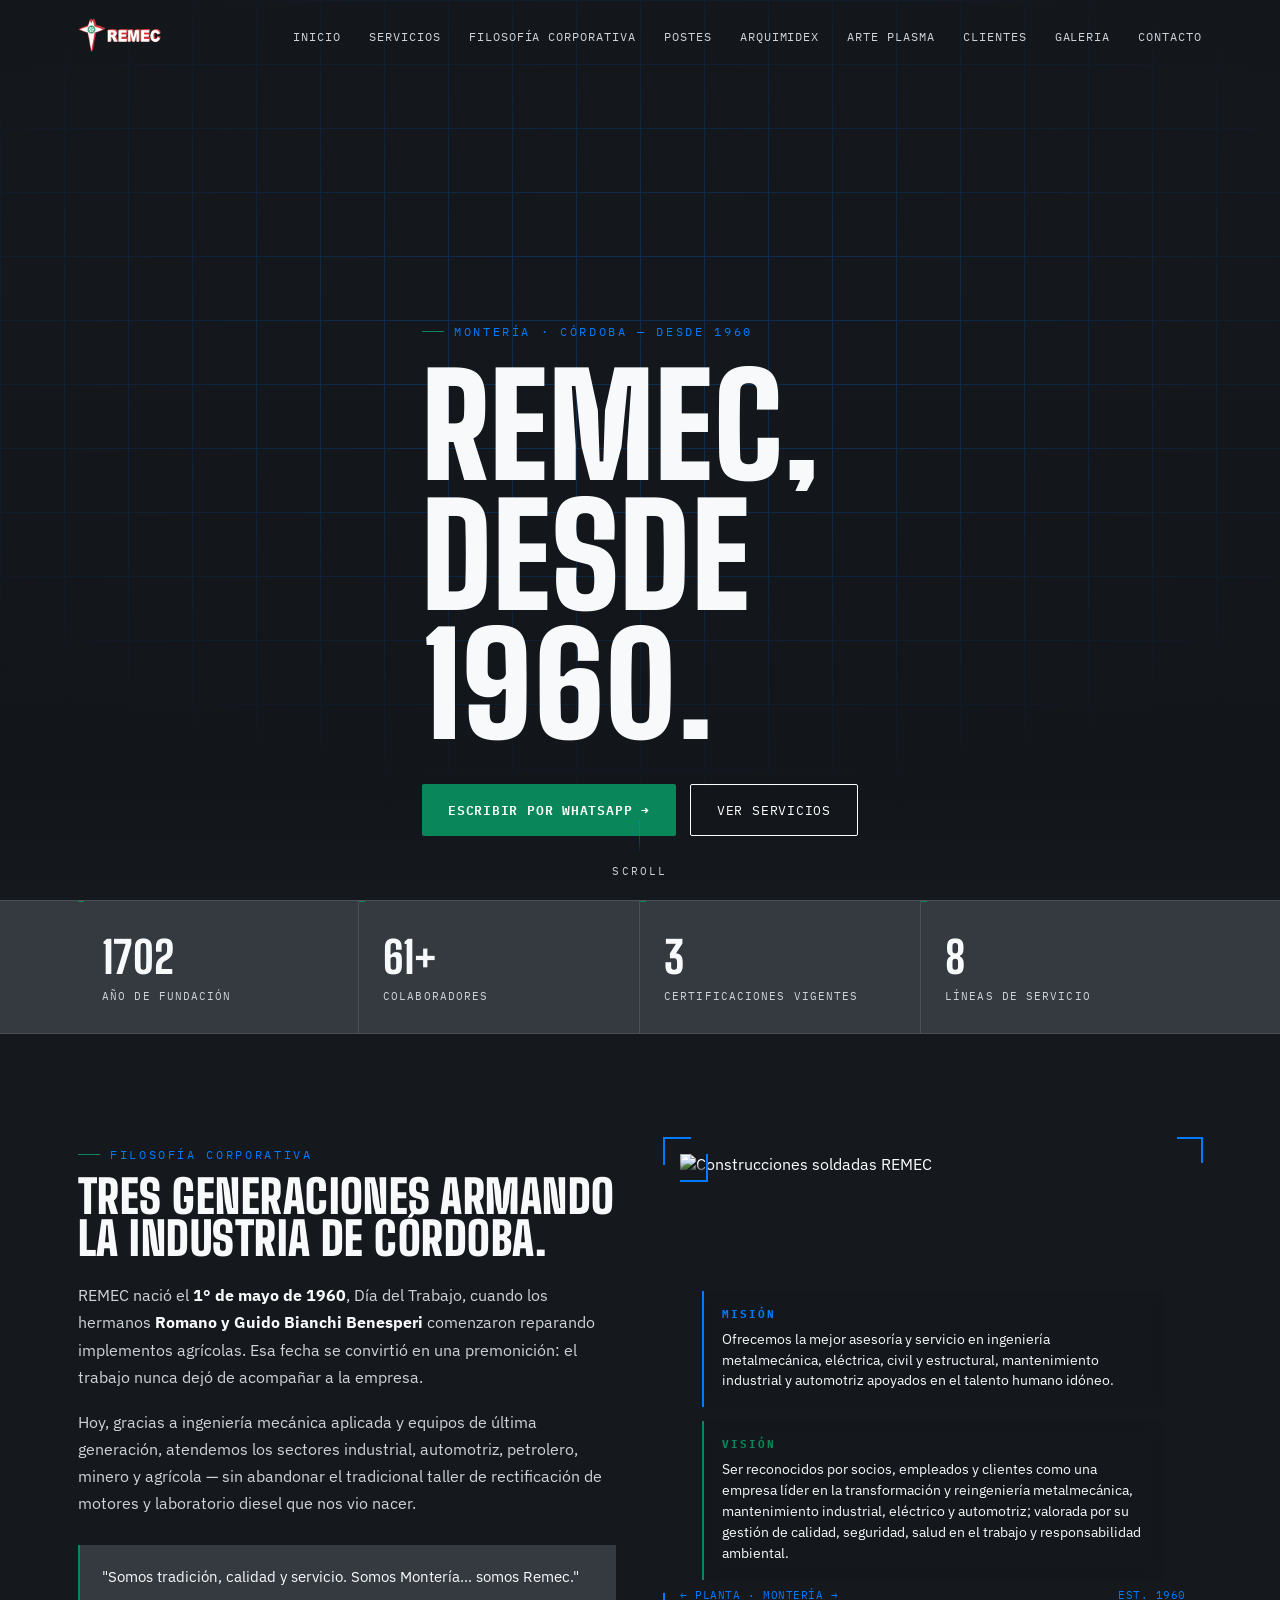
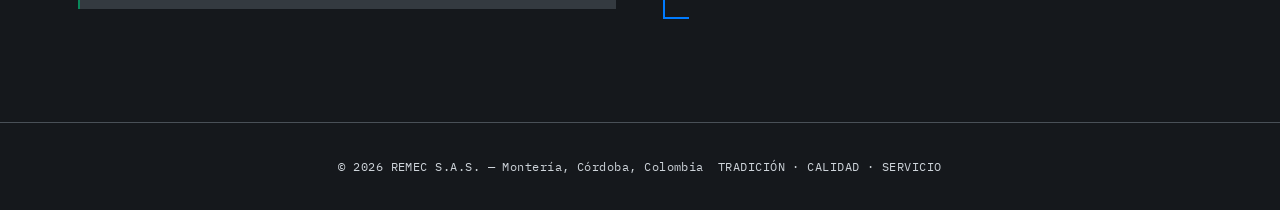
==== commit 8b528f0f: "Refactor code structure for improved readability and maintainability" ====
--- a/index.html
+++ b/index.html
@@ -1,242 +1,1499 @@
-<!DOCTYPE html>
+<!doctype html>
 <html lang="es">
-<head>
-<meta charset="UTF-8">
-<meta name="viewport" content="width=device-width, initial-scale=1, shrink-to-fit=no">
-<title>REMEC S.A.S. — Ingeniería Metalmecánica desde 1960</title>
-<link rel="preconnect" href="https://fonts.googleapis.com">
-<link rel="preconnect" href="https://fonts.gstatic.com" crossorigin>
-<link href="https://fonts.googleapis.com/css2?family=Big+Shoulders+Display:wght@600;800;900&family=IBM+Plex+Sans:wght@400;500;600;700&family=IBM+Plex+Mono:wght@400;500;600&display=swap" rel="stylesheet">
-
-<link rel="stylesheet" href="/css/style.css">
-
-</head>
-<body>
-
-<header id="siteHeader">
-  <div class="wrap navrow">
-    <div class="brand">
-      <img src="/img/logo.png" alt="REMEC">
-      <!-- <span class="brand-text">REMEC S.A.S.</span> -->
-    </div>
-    <nav class="navlinks">
+  <head>
+    <meta charset="UTF-8" />
+    <meta
+      name="viewport"
+      content="width=device-width, initial-scale=1, shrink-to-fit=no"
+    />
+    <title>REMEC S.A.S. — Ingeniería Metalmecánica desde 1960</title>
+    <link rel="preconnect" href="https://fonts.googleapis.com" />
+    <link rel="preconnect" href="https://fonts.gstatic.com" crossorigin />
+    <link
+      href="https://fonts.googleapis.com/css2?family=Big+Shoulders+Display:wght@600;800;900&family=IBM+Plex+Sans:wght@400;500;600;700&family=IBM+Plex+Mono:wght@400;500;600&display=swap"
+      rel="stylesheet"
+    />
+    <style>
+      :root {
+        --ink: #15181c;
+        --ink-2: #343a40;
+        --ink-3: #3f454b;
+        --line: #495057;
+        --line-soft: #3a3f44;
+        --blueprint: #007bff;
+        --blueprint-dim: #0056b3;
+        --ember: #09875a;
+        --ember-2: #28a745;
+        --text: #f8f9fa;
+        --text-dim: #ced4da;
+        --paper: #f8f9fa;
+        --maxw: 1180px;
+        --blanco: #fff;
+        --rojo: #e80303;
+      }
+      * {
+        box-sizing: border-box;
+      }
+      html {
+        scroll-behavior: smooth;
+      }
+      body {
+        margin: 0;
+        background: var(--ink);
+        color: var(--text);
+        font-family: "IBM Plex Sans", sans-serif;
+        -webkit-font-smoothing: antialiased;
+        overflow-x: hidden;
+      }
+      h1,
+      h2,
+      h3 {
+        font-family: "Big Shoulders Display", sans-serif;
+        font-weight: 900;
+        text-transform: uppercase;
+        letter-spacing: 0.01em;
+        margin: 0;
+        line-height: 0.92;
+      }
+      .mono {
+        font-family: "IBM Plex Mono", monospace;
+      }
+      a {
+        color: inherit;
+        text-decoration: none;
+      }
+      img {
+        max-width: 100%;
+        display: block;
+      }
+      .wrap {
+        max-width: var(--maxw);
+        margin: 0 auto;
+        padding: 0 28px;
+      }
+      .eyebrow {
+        font-family: "IBM Plex Mono", monospace;
+        font-size: 12px;
+        letter-spacing: 0.22em;
+        text-transform: uppercase;
+        color: var(--blueprint);
+        display: flex;
+        align-items: center;
+        gap: 10px;
+      }
+      .eyebrow::before {
+        content: "";
+        width: 22px;
+        height: 1px;
+        background: var(--ember);
+        display: inline-block;
+      }
+
+      /* ---------- reveal ---------- */
+      .reveal {
+        opacity: 0;
+        transform: translateY(28px);
+        transition:
+          opacity 0.8s cubic-bezier(0.16, 0.8, 0.28, 1),
+          transform 0.8s cubic-bezier(0.16, 0.8, 0.28, 1);
+      }
+      .reveal.in {
+        opacity: 1;
+        transform: translateY(0);
+      }
+      .reveal-d1 {
+        transition-delay: 0.08s;
+      }
+      .reveal-d2 {
+        transition-delay: 0.16s;
+      }
+      .reveal-d3 {
+        transition-delay: 0.24s;
+      }
+
+      /* ---------- blueprint corner bracket ---------- */
+      .bp-frame {
+        position: relative;
+      }
+      .bp-frame::before,
+      .bp-frame::after,
+      .bp-frame .bp-c2,
+      .bp-frame .bp-c3 {
+        content: "";
+        position: absolute;
+        width: 18px;
+        height: 18px;
+        border: 2px solid var(--blueprint);
+        opacity: 0;
+        transition:
+          opacity 0.5s ease,
+          width 0.5s ease,
+          height 0.5s ease;
+        pointer-events: none;
+      }
+      .bp-frame::before {
+        top: -1px;
+        left: -1px;
+        border-right: none;
+        border-bottom: none;
+      }
+      .bp-frame::after {
+        bottom: -1px;
+        right: -1px;
+        border-left: none;
+        border-top: none;
+      }
+      .bp-frame .bp-c2 {
+        top: -1px;
+        right: -1px;
+        border-left: none;
+        border-bottom: none;
+      }
+      .bp-frame .bp-c3 {
+        bottom: -1px;
+        left: -1px;
+        border-right: none;
+        border-top: none;
+      }
+      .bp-frame:hover::before,
+      .bp-frame:hover::after,
+      .bp-frame:hover .bp-c2,
+      .bp-frame:hover .bp-c3,
+      .bp-frame.in::before,
+      .bp-frame.in::after,
+      .bp-frame.in .bp-c2,
+      .bp-frame.in .bp-c3 {
+        opacity: 1;
+        width: 26px;
+        height: 26px;
+      }
+
+      /* ---------- nav ---------- */
+      header {
+        position: fixed;
+        top: 0;
+        left: 0;
+        right: 0;
+        z-index: 100;
+        padding: 18px 0;
+        transition:
+          background 0.35s ease,
+          padding 0.35s ease,
+          border-color 0.35s ease;
+        border-bottom: 1px solid transparent;
+      }
+      header.scrolled {
+        background: rgba(18, 21, 26, 0.88);
+        backdrop-filter: blur(10px);
+        padding: 12px 0;
+        border-bottom: 1px solid var(--line);
+      }
+      .navrow {
+        display: flex;
+        align-items: center;
+        justify-content: space-between;
+        gap: 20px;
+      }
+      .brand {
+        display: flex;
+        align-items: center;
+        gap: 10px;
+      }
+      .brand img {
+        height: 34px;
+        width: auto;
+        
+      }
+      .brand-text {
+        font-family: "Big Shoulders Display", sans-serif;
+        font-weight: 800;
+        font-size: 20px;
+        letter-spacing: 0.04em;
+      }
+      nav ul {
+        list-style: none;
+        display: flex;
+        gap: 28px;
+        margin: 0;
+        padding: 0;
+      }
+      nav a {
+        font-family: "IBM Plex Mono", monospace;
+        font-size: 12px;
+        letter-spacing: 0.08em;
+        text-transform: uppercase;
+        color: var(--text-dim);
+        position: relative;
+        padding-bottom: 4px;
+        transition: color 0.25s ease;
+      }
+      nav a:hover {
+        color: var(--text);
+      }
+      nav a::after {
+        content: "";
+        position: absolute;
+        left: 0;
+        bottom: 0;
+        height: 2px;
+        width: 0;
+        background: var(--ember);
+        transition: width 0.3s ease;
+      }
+      nav a:hover::after {
+        width: 100%;
+      }
+      .nav-cta {
+        font-family: "IBM Plex Mono", monospace;
+        font-size: 12px;
+        letter-spacing: 0.06em;
+        background: var(--ember);
+        color: #fff;
+        font-weight: 600;
+        padding: 9px 16px;
+        border-radius: 2px;
+        text-transform: uppercase;
+        display: none;
+      }
+      @media (min-width: 860px) {
+        .nav-cta {
+          display: inline-block;
+        }
+      }
+
+      /* desktop nav visible >=860px, mobile drawer below that */
+      .navlinks {
+        display: none;
+      }
+      @media (min-width: 860px) {
+        .navlinks {
+          display: block;
+        }
+      }
+
+      /* ---------- hamburger button ---------- */
+      .burger {
+        display: flex;
+        flex-direction: column;
+        justify-content: center;
+        gap: 5px;
+        width: 38px;
+        height: 38px;
+        border: 1px solid var(--line);
+        background: none;
+        cursor: pointer;
+        padding: 0;
+        align-items: center;
+      }
+      @media (min-width: 860px) {
+        .burger {
+          display: none;
+        }
+      }
+      .burger span {
+        width: 18px;
+        height: 2px;
+        background: var(--paper);
+        transition:
+          transform 0.3s ease,
+          opacity 0.3s ease;
+      }
+      .burger.open span:nth-child(1) {
+        transform: translateY(7px) rotate(45deg);
+      }
+      .burger.open span:nth-child(2) {
+        opacity: 0;
+      }
+      .burger.open span:nth-child(3) {
+        transform: translateY(-7px) rotate(-45deg);
+      }
+
+      /* ---------- mobile drawer ---------- */
+      .mobile-menu {
+        position: fixed;
+        top: 0;
+        right: 0;
+        height: 100svh;
+        width: min(78vw, 320px);
+        z-index: 99;
+        background: var(--ink-2);
+        border-left: 1px solid var(--line);
+        transform: translateX(100%);
+        transition: transform 0.38s cubic-bezier(0.16, 0.8, 0.28, 1);
+        display: flex;
+        flex-direction: column;
+        justify-content: center;
+        padding: 32px;
+      }
+      .mobile-menu.open {
+        transform: translateX(0);
+      }
+      .mobile-menu ul {
+        list-style: none;
+        margin: 0;
+        padding: 0;
+        display: flex;
+        flex-direction: column;
+        gap: 26px;
+      }
+      .mobile-menu a {
+        font-family: "Big Shoulders Display", sans-serif;
+        font-weight: 800;
+        font-size: 26px;
+        text-transform: uppercase;
+        color: var(--paper);
+        letter-spacing: 0.01em;
+      }
+      .mobile-menu a:hover {
+        color: var(--ember);
+      }
+      .mobile-menu .nav-cta {
+        display: inline-block;
+        margin-top: 34px;
+        width: fit-content;
+      }
+      .menu-scrim {
+        position: fixed;
+        inset: 0;
+        z-index: 98;
+        background: rgba(18, 21, 26, 0.7);
+        opacity: 0;
+        pointer-events: none;
+        transition: opacity 0.35s ease;
+      }
+      .menu-scrim.open {
+        opacity: 1;
+        pointer-events: auto;
+      }
+      body.menu-locked {
+        overflow: hidden;
+      }
+
+      /* ---------- hero ---------- */
+      .hero {
+        position: relative;
+        min-height: 100svh;
+        display: flex;
+        flex-direction: column;
+        justify-content: flex-end;
+        overflow: hidden;
+        padding-bottom: 64px;
+      }
+      .hero-media {
+        position: absolute;
+        inset: 0;
+        z-index: 0;
+      }
+      .hero-media video,
+      .hero-media .fallback {
+        width: 100%;
+        height: 100%;
+        object-fit: cover;
+        position: absolute;
+        inset: 0;
+      }
+      .hero-scrim {
+        position: absolute;
+        inset: 0;
+        z-index: 1;
+        background: linear-gradient(
+          180deg,
+          rgba(18, 21, 26, 0.55) 0%,
+          rgba(18, 21, 26, 0.35) 30%,
+          rgba(18, 21, 26, 0.92) 88%,
+          var(--ink) 100%
+        );
+      }
+      .hero-grid {
+        position: absolute;
+        inset: 0;
+        z-index: 2;
+        opacity: 0.35;
+        pointer-events: none;
+        background-image:
+          linear-gradient(var(--blueprint-dim) 1px, transparent 1px),
+          linear-gradient(90deg, var(--blueprint-dim) 1px, transparent 1px);
+        background-size: 64px 64px;
+        mask-image: radial-gradient(
+          ellipse 90% 70% at 50% 40%,
+          black 20%,
+          transparent 75%
+        );
+      }
+      .hero-content {
+        position: relative;
+        z-index: 3;
+        padding-top: 140px;
+      }
+      .hero-eyebrow {
+        margin-bottom: 22px;
+      }
+      .hero h1 {
+        font-size: clamp(52px, 11vw, 142px);
+        color: var(--paper);
+        overflow: hidden;
+      }
+      .hero h1 .line {
+        display: block;
+        overflow: hidden;
+      }
+      .hero h1 span {
+        display: inline-block;
+        transform: translateY(110%);
+        animation: riseIn 0.9s cubic-bezier(0.16, 0.8, 0.28, 1) forwards;
+      }
+      @keyframes riseIn {
+        to {
+          transform: translateY(0);
+        }
+      }
+      .hero-sub {
+        margin-top: 22px;
+        max-width: 560px;
+        font-size: clamp(15px, 2vw, 18px);
+        color: var(--text-dim);
+        line-height: 1.6;
+        opacity: 0;
+        animation: fadeUp 0.8s ease 0.9s forwards;
+      }
+      @keyframes fadeUp {
+        from {
+          opacity: 0;
+          transform: translateY(14px);
+        }
+        to {
+          opacity: 1;
+          transform: translateY(0);
+        }
+      }
+      .hero-cta {
+        display: flex;
+        flex-wrap: wrap;
+        gap: 14px;
+        margin-top: 34px;
+        opacity: 0;
+        animation: fadeUp 0.8s ease 1.05s forwards;
+      }
+
+      /* Botones whatsapp y servicio */
+      .btn {
+        font-family: "IBM Plex Mono", monospace;
+        font-size: 13px;
+        letter-spacing: 0.06em;
+        text-transform: uppercase;
+        padding: 15px 26px;
+        border-radius: 2px;
+        display: inline-flex;
+        align-items: center;
+        gap: 10px;
+        transition:
+          transform 0.25s ease,
+          box-shadow 0.25s ease,
+          background 0.25s ease;
+      }
+      .btn-primary {
+        background: var(--ember);
+        color: #fff;
+        font-weight: 600;
+      }
+      .btn-primary:hover {
+        transform: translateY(-2px);
+        box-shadow: 0 10px 26px -8px rgba(9, 135, 90, 0.55);
+      }
+      .btn-ghost {
+        border: 1px solid var(--blanco);
+        color: var(--blanco);
+      }
+      .btn-ghost:hover {
+        border-color: var(--rojo);
+        color: var(--rojo);
+        transform: translateY(-2px);
+      }
+      .scroll-cue {
+        position: absolute;
+        bottom: 22px;
+        left: 0;
+        right: 0;
+        z-index: 3;
+        display: flex;
+        justify-content: center;
+      }
+      .scroll-cue span {
+        font-family: "IBM Plex Mono", monospace;
+        font-size: 11px;
+        letter-spacing: 0.2em;
+        color: var(--text-dim);
+        display: flex;
+        flex-direction: column;
+        align-items: center;
+        gap: 10px;
+        text-transform: uppercase;
+      }
+      .scroll-cue .bar {
+        width: 1px;
+        height: 34px;
+        background: linear-gradient(var(--blueprint), transparent);
+        animation: pulseBar 1.8s ease-in-out infinite;
+      }
+      @keyframes pulseBar {
+        0%,
+        100% {
+          opacity: 0.3;
+        }
+        50% {
+          opacity: 1;
+        }
+      }
+
+      /* ---------- dimension stat strip ---------- */
+      .stats {
+        border-top: 1px solid var(--line);
+        border-bottom: 1px solid var(--line);
+        background: var(--ink-2);
+      }
+      .stats-row {
+        display: grid;
+        grid-template-columns: repeat(2, 1fr);
+      }
+      @media (min-width: 760px) {
+        .stats-row {
+          grid-template-columns: repeat(4, 1fr);
+        }
+      }
+      .stat {
+        padding: 30px 24px;
+        border-right: 1px solid var(--line);
+        border-bottom: 1px solid var(--line);
+        position: relative;
+      }
+      @media (min-width: 760px) {
+        .stat:nth-child(4) {
+          border-right: none;
+        }
+        .stat {
+          border-bottom: none;
+        }
+      }
+      @media (max-width: 759px) {
+        .stat:nth-child(even) {
+          border-right: none;
+        }
+      }
+      .stat::before {
+        content: "";
+        position: absolute;
+        top: 0;
+        left: 0;
+        width: 6px;
+        height: 1px;
+        background: var(--ember);
+      }
+      .stat-num {
+        font-family: "Big Shoulders Display", sans-serif;
+        font-weight: 800;
+        font-size: clamp(30px, 4vw, 44px);
+        color: var(--paper);
+      }
+      .stat-label {
+        font-family: "IBM Plex Mono", monospace;
+        font-size: 11px;
+        letter-spacing: 0.1em;
+        text-transform: uppercase;
+        color: var(--text-dim);
+        margin-top: 6px;
+      }
+
+      /* ---------- section shell ---------- */
+      section {
+        padding: 104px 0;
+        position: relative;
+      }
+      .sec-head {
+        max-width: 640px;
+        margin-bottom: 52px;
+      }
+      .sec-head h2 {
+        font-size: clamp(34px, 5.4vw, 58px);
+        color: var(--paper);
+        margin-top: 14px;
+      }
+      .sec-head p {
+        color: var(--text-dim);
+        margin-top: 16px;
+        line-height: 1.7;
+        font-size: 15.5px;
+      }
+
+      /* ---------- quienes somos ---------- */
+      .about {
+        display: grid;
+        grid-template-columns: 1fr;
+        gap: 48px;
+        align-items: center;
+      }
+      @media (min-width: 900px) {
+        .about {
+          grid-template-columns: 1fr 1fr;
+        }
+      }
+      .about-copy p {
+        color: var(--text-dim);
+        line-height: 1.75;
+        font-size: 15.5px;
+        margin: 0 0 18px;
+      }
+      .about-copy strong {
+        color: var(--paper);
+      }
+      .about-img {
+        position: relative;
+        padding: 16px;
+      }
+      .about-img img {
+        width: 100%;
+        height: 420px;
+        object-fit: cover;
+        filter: grayscale(0.15) contrast(1.05);
+      }
+      .about-img::after {
+        content: "";
+        position: absolute;
+        left: 16px;
+        right: 16px;
+        bottom: 16px;
+        top: 16px;
+        z-index: 1;
+        pointer-events: none;
+        background: linear-gradient(
+          180deg,
+          rgba(21, 24, 28, 0) 30%,
+          rgba(21, 24, 28, 0.55) 60%,
+          rgba(21, 24, 28, 0.85) 100%
+        );
+      }
+      .mv-overlay {
+        position: absolute;
+        left: 16px;
+        right: 16px;
+        bottom: 16px;
+        top: 16px;
+        display: flex;
+        flex-direction: column;
+        justify-content: flex-end;
+        gap: 14px;
+        padding: 22px;
+        z-index: 2;
+        pointer-events: none;
+      }
+      .mv-card {
+        background: rgba(21, 24, 28, 0.82);
+        backdrop-filter: blur(6px);
+        border-left: 2px solid var(--blueprint);
+        padding: 16px 18px;
+        pointer-events: auto;
+      }
+      .mv-card + .mv-card {
+        border-left-color: var(--ember);
+      }
+      .mv-card h4 {
+        font-family: "IBM Plex Mono", monospace;
+        font-size: 11px;
+        letter-spacing: 0.18em;
+        text-transform: uppercase;
+        color: var(--blueprint);
+        margin: 0 0 8px;
+      }
+      .mv-card + .mv-card h4 {
+        color: var(--ember);
+      }
+      .mv-card p {
+        margin: 0;
+        color: var(--text);
+        font-size: 13.5px;
+        line-height: 1.55;
+      }
+      .dim-caption {
+        margin-top: 14px;
+        display: flex;
+        justify-content: space-between;
+        font-family: "IBM Plex Mono", monospace;
+        font-size: 11px;
+        color: var(--blueprint);
+        letter-spacing: 0.05em;
+      }
+      .quote-block {
+        margin-top: 28px;
+        padding: 20px 22px;
+        border-left: 2px solid var(--ember);
+        background: var(--ink-2);
+      }
+      .quote-block p {
+        margin: 0;
+        color: var(--paper);
+        font-size: 15px;
+        font-style: normal;
+        line-height: 1.6;
+      }
+      .about {
+        display: grid;
+        grid-template-columns: 1fr;
+        gap: 48px;
+        align-items: center;
+      }
+      @media (min-width: 900px) {
+        .about {
+          grid-template-columns: 1fr 1fr;
+        }
+      }
+      .about-copy p {
+        color: var(--text-dim);
+        line-height: 1.75;
+        font-size: 15.5px;
+        margin: 0 0 18px;
+      }
+      .about-copy strong {
+        color: var(--paper);
+      }
+      .about-img {
+        position: relative;
+        padding: 16px;
+      }
+      .about-img img {
+        width: 100%;
+        height: 420px;
+        object-fit: cover;
+        filter: grayscale(0.15) contrast(1.05);
+      }
+      .dim-caption {
+        margin-top: 14px;
+        display: flex;
+        justify-content: space-between;
+        font-family: "IBM Plex Mono", monospace;
+        font-size: 11px;
+        color: var(--blueprint);
+        letter-spacing: 0.05em;
+      }
+      .quote-block {
+        margin-top: 28px;
+        padding: 20px 22px;
+        border-left: 2px solid var(--ember);
+        background: var(--ink-2);
+      }
+      .quote-block p {
+        margin: 0;
+        color: var(--paper);
+        font-size: 15px;
+        font-style: normal;
+        line-height: 1.6;
+      }
+
+      /* ---------- servicios grid ---------- */
+      .svc-grid {
+        display: grid;
+        grid-template-columns: 1fr;
+        gap: 1px;
+        background: var(--line);
+        border: 1px solid var(--line);
+      }
+      @media (min-width: 640px) {
+        .svc-grid {
+          grid-template-columns: repeat(2, 1fr);
+        }
+      }
+      @media (min-width: 980px) {
+        .svc-grid {
+          grid-template-columns: repeat(3, 1fr);
+        }
+      }
+      .svc-card {
+        background: var(--ink-2);
+        padding: 0;
+        position: relative;
+        overflow: hidden;
+      }
+      .svc-img {
+        height: 190px;
+        overflow: hidden;
+        position: relative;
+      }
+      .svc-img img {
+        width: 100%;
+        height: 100%;
+        object-fit: cover;
+        transition: transform 0.7s cubic-bezier(0.16, 0.8, 0.28, 1);
+        filter: saturate(0.85) contrast(1.05) brightness(0.9);
+      }
+      .svc-card:hover .svc-img img {
+        transform: scale(1.08);
+      }
+      .svc-img::after {
+        content: "";
+        position: absolute;
+        inset: 0;
+        background: linear-gradient(
+          180deg,
+          transparent 40%,
+          rgba(18, 21, 26, 0.9) 100%
+        );
+      }
+      .svc-num {
+        position: absolute;
+        top: 12px;
+        left: 14px;
+        z-index: 2;
+        font-family: "IBM Plex Mono", monospace;
+        font-size: 11px;
+        color: var(--blueprint);
+        background: rgba(18, 21, 26, 0.7);
+        padding: 3px 8px;
+        border: 1px solid var(--line-soft);
+      }
+      .svc-body {
+        padding: 22px;
+      }
+      .svc-body h3 {
+        font-size: 21px;
+        color: var(--paper);
+        letter-spacing: 0.01em;
+        margin-bottom: 10px;
+        position: relative;
+        display: inline-block;
+      }
+      .svc-body h3::after {
+        content: "";
+        position: absolute;
+        left: 0;
+        bottom: -4px;
+        height: 2px;
+        width: 0;
+        background: var(--ember);
+        transition: width 0.4s ease;
+      }
+      .svc-card:hover .svc-body h3::after {
+        width: 100%;
+      }
+      .svc-body p {
+        color: var(--text-dim);
+        font-size: 13.6px;
+        line-height: 1.6;
+        margin: 0;
+      }
+
+      /* ---------- arte plasma feature ---------- */
+      .plasma {
+        background: linear-gradient(120deg, #0b1f16 0%, var(--ink) 45%);
+        border-top: 1px solid var(--line);
+        border-bottom: 1px solid var(--line);
+        padding: 0;
+      }
+      .plasma-grid {
+        display: grid;
+        grid-template-columns: 1fr;
+      }
+      @media (min-width: 900px) {
+        .plasma-grid {
+          grid-template-columns: 1fr 1fr;
+        }
+      }
+      .plasma-img {
+        position: relative;
+        min-height: 340px;
+        overflow: hidden;
+      }
+      .plasma-img img {
+        width: 100%;
+        height: 100%;
+        object-fit: cover;
+        position: absolute;
+        inset: 0;
+      }
+      .plasma-img::after {
+        content: "";
+        position: absolute;
+        inset: 0;
+        background: linear-gradient(
+          90deg,
+          rgba(18, 21, 26, 0.15),
+          transparent 30%
+        );
+      }
+      .plasma-copy {
+        padding: 72px 40px;
+        display: flex;
+        flex-direction: column;
+        justify-content: center;
+      }
+      .plasma-copy .eyebrow {
+        color: var(--ember-2);
+      }
+      .plasma-copy .eyebrow::before {
+        background: var(--ember-2);
+      }
+      .plasma-copy h2 {
+        font-size: clamp(34px, 5vw, 52px);
+        color: var(--paper);
+        margin-top: 14px;
+      }
+      .plasma-copy p {
+        color: var(--text-dim);
+        margin-top: 18px;
+        line-height: 1.75;
+        font-size: 15.5px;
+        max-width: 440px;
+      }
+      .plasma-link {
+        margin-top: 26px;
+        display: inline-flex;
+        align-items: center;
+        gap: 8px;
+        font-family: "IBM Plex Mono", monospace;
+        font-size: 12.5px;
+        letter-spacing: 0.06em;
+        text-transform: uppercase;
+        color: var(--ember-2);
+        border-bottom: 1px solid var(--ember-2);
+        padding-bottom: 4px;
+        width: fit-content;
+      }
+      .plasma-link:hover {
+        color: var(--paper);
+        border-color: var(--paper);
+      }
+
+      /* ---------- certificaciones ---------- */
+      .cert-grid {
+        display: grid;
+        grid-template-columns: repeat(2, 1fr);
+        gap: 1px;
+        background: var(--line);
+        border: 1px solid var(--line);
+      }
+      @media (min-width: 760px) {
+        .cert-grid {
+          grid-template-columns: repeat(4, 1fr);
+        }
+      }
+      .cert {
+        background: var(--ink-2);
+        padding: 30px 22px;
+        text-align: left;
+        position: relative;
+      }
+      .cert-seal {
+        width: 44px;
+        height: 44px;
+        border: 2px solid var(--blueprint);
+        border-radius: 50%;
+        display: flex;
+        align-items: center;
+        justify-content: center;
+        font-family: "IBM Plex Mono", monospace;
+        font-size: 10px;
+        color: var(--blueprint);
+        margin-bottom: 16px;
+      }
+      .cert h4 {
+        font-family: "IBM Plex Mono", monospace;
+        font-size: 14px;
+        color: var(--paper);
+        margin: 0 0 6px;
+        letter-spacing: 0.03em;
+      }
+      .cert span {
+        font-family: "IBM Plex Mono", monospace;
+        font-size: 11px;
+        color: var(--text-dim);
+      }
+
+      /* ---------- contacto ---------- */
+      .contact {
+        display: grid;
+        grid-template-columns: 1fr;
+        gap: 1px;
+        background: var(--line);
+        border: 1px solid var(--line);
+      }
+      @media (min-width: 900px) {
+        .contact {
+          grid-template-columns: 1.1fr 1fr;
+        }
+      }
+      .contact-info {
+        background: var(--ink-2);
+        padding: 56px 44px;
+      }
+      .contact-info h2 {
+        font-size: clamp(32px, 4.6vw, 48px);
+        color: var(--paper);
+      }
+      .contact-info p {
+        color: var(--text-dim);
+        margin-top: 16px;
+        line-height: 1.7;
+        font-size: 15px;
+        max-width: 420px;
+      }
+      .contact-actions {
+        margin-top: 32px;
+        display: flex;
+        flex-direction: column;
+        gap: 14px;
+        align-items: flex-start;
+      }
+      .social-row {
+        display: flex;
+        gap: 16px;
+        margin-top: 34px;
+      }
+      .social-row a {
+        width: 38px;
+        height: 38px;
+        border: 1px solid var(--line);
+        display: flex;
+        align-items: center;
+        justify-content: center;
+        font-family: "IBM Plex Mono", monospace;
+        font-size: 11px;
+        color: var(--text-dim);
+        transition: 0.25s;
+      }
+      .social-row a:hover {
+        border-color: var(--ember);
+        color: var(--ember);
+      }
+      .contact-map {
+        background: var(--ink-2);
+        min-height: 340px;
+        position: relative;
+      }
+      .contact-map iframe {
+        width: 100%;
+        height: 100%;
+        position: absolute;
+        inset: 0;
+        border: 0;
+        filter: grayscale(0.4) invert(0.92) contrast(0.9);
+      }
+
+      footer {
+        padding: 36px 0;
+        border-top: 1px solid var(--line);
+        display: flex;
+        flex-wrap: wrap;
+        gap: 14px;
+        align-items: center;
+        justify-content: space-between;
+      }
+      footer .mono {
+        font-size: 11.5px;
+        color: var(--text-dim);
+        letter-spacing: 0.04em;
+      }
+
+      @media (prefers-reduced-motion: reduce) {
+        * {
+          animation-duration: 0.01ms !important;
+          animation-iteration-count: 1 !important;
+          transition-duration: 0.01ms !important;
+          scroll-behavior: auto !important;
+        }
+        .reveal {
+          opacity: 1;
+          transform: none;
+        }
+        .hero h1 span {
+          transform: translateY(0);
+        }
+      }
+      /* botones de redes sociales */
+      
+      .wrapper {
+        display: inline-flex;
+        list-style: none;
+        height: 120px;
+        width: 100%;
+        padding-top: 40px;
+        font-family: "Poppins", sans-serif;
+        justify-content: center;
+      }
+
+      .wrapper .icon {
+        position: relative;
+        background: #fff;
+        border-radius: 50%;
+        margin: 10px;
+        width: 50px;
+        height: 50px;
+        font-size: 18px;
+        display: flex;
+        justify-content: center;
+        align-items: center;
+        flex-direction: column;
+        box-shadow: 0 10px 10px rgba(0, 0, 0, 0.1);
+        cursor: pointer;
+        transition: all 0.2s cubic-bezier(0.68, -0.55, 0.265, 1.55);
+      }
+
+      .wrapper .tooltip {
+        position: absolute;
+        top: 0;
+        font-size: 14px;
+        background: #fff;
+        color: #fff;
+        padding: 5px 8px;
+        border-radius: 5px;
+        box-shadow: 0 10px 10px rgba(0, 0, 0, 0.1);
+        opacity: 0;
+        pointer-events: none;
+        transition: all 0.3s cubic-bezier(0.68, -0.55, 0.265, 1.55);
+      }
+
+      .wrapper .tooltip::before {
+        position: absolute;
+        content: "";
+        height: 8px;
+        width: 8px;
+        background: #fff;
+        bottom: -3px;
+        left: 50%;
+        transform: translate(-50%) rotate(45deg);
+        transition: all 0.3s cubic-bezier(0.68, -0.55, 0.265, 1.55);
+      }
+
+      .wrapper .icon:hover .tooltip {
+        top: -45px;
+        opacity: 1;
+        visibility: visible;
+        pointer-events: auto;
+      }
+
+      .wrapper .icon:hover span,
+      .wrapper .icon:hover .tooltip {
+        text-shadow: 0px -1px 0px rgba(0, 0, 0, 0.1);
+      }
+
+      .wrapper .facebook:hover,
+      .wrapper .facebook:hover .tooltip,
+      .wrapper .facebook:hover .tooltip::before {
+        background: #1877f2;
+        color: #fff;
+      }
+
+      .wrapper .twitter:hover,
+      .wrapper .twitter:hover .tooltip,
+      .wrapper .twitter:hover .tooltip::before {
+        background: #1da1f2;
+        color: #fff;
+      }
+
+      .wrapper .instagram:hover,
+      .wrapper .instagram:hover .tooltip,
+      .wrapper .instagram:hover .tooltip::before {
+        background: #e4405f;
+        color: #fff;
+      }
+    </style>
+  </head>
+  <body>
+    <header id="siteHeader">
+      <div class="wrap navrow">
+        <div class="brand">
+          <img src="img/logo.png" alt="REMEC" />
+          <!-- <span class="brand-text">REMEC S.A.S.</span> -->
+        </div>
+        <nav class="navlinks">
+          <ul>
+            <li><a href="index.html">Inicio</a></li>
+            <li><a href="servicios.html">Servicios</a></li>
+            <li><a href="filo.html">Filosofía Corporativa</a></li>
+            <li><a href="AP.html">Postes</a></li>
+            <li><a href="arquimidex.html">Arquimidex</a></li>
+            <li><a href="arteplasma.html">Arte Plasma</a></li>
+            <li><a href="clientes.html">Clientes</a></li>
+            <li><a href="galeria.html">Galeria</a></li>
+            <li><a href="contacto.html">Contacto</a></li>
+          </ul>
+        </nav>
+        <button
+          class="burger"
+          id="burgerBtn"
+          aria-label="Abrir menú"
+          aria-expanded="false"
+        >
+          <span></span><span></span><span></span>
+        </button>
+      </div>
+    </header>
+
+    <div class="menu-scrim" id="menuScrim"></div>
+    <div class="mobile-menu" id="mobileMenu">
       <ul>
         <li><a href="index.html">Inicio</a></li>
         <li><a href="servicios.html">Servicios</a></li>
-        <li><a href="#nosotros">Filosofía Corporativa</a></li>
-        <li><a href="#postes">Postes</a></li>
-        <li><a href="#arquimidex">Arquimidex</a></li>
-        <li><a href="#arteplasma">Arte Plasma</a></li>
-        <li><a href="#clientes">Clientes</a></li>
-        <li><a href="#galeria">Galeria</a></li>
-        <li><a href="#contacto">Contacto</a></li>
+        <li><a href="filo.html">Filosofía Corporativa</a></li>
+        <li><a href="AP.html">Postes</a></li>
+        <li><a href="arquimidex.html">Arquimidex</a></li>
+        <li><a href="arteplasma.html">Arte Plasma</a></li>
+        <li><a href="clientes.html">Clientes</a></li>
+        <li><a href="galeria.html">Galeria</a></li>
+        <li><a href="contacto.html">Contacto</a></li>
       </ul>
-    </nav>
-    <button class="burger" id="burgerBtn" aria-label="Abrir menú" aria-expanded="false">
-      <span></span><span></span><span></span>
-    </button>
-  </div>
-</header>
-
-<div class="menu-scrim" id="menuScrim"></div>
-<div class="mobile-menu" id="mobileMenu">
-  <ul>
-    <li><a href="index.html">Inicio</a></li>
-        <li><a href="servicios.html">Servicios</a></li>
-        <li><a href="#nosotros">Filosofía Corporativa</a></li>
-        <li><a href="#postes">Postes</a></li>
-        <li><a href="#arquimidex">Arquimidex</a></li>
-        <li><a href="#arteplasma">Arte Plasma</a></li>
-        <li><a href="#clientes">Clientes</a></li>
-        <li><a href="#galeria">Galeria</a></li>
-        <li><a href="#contacto">Contacto</a></li>
-  </ul>
-</div>
-
-<section class="hero">
-  <div class="hero-media">
-    <video autoplay muted loop playsinline poster="https://remec.com.co/images/logo-big.png">
-      <source src="https://remec.com.co/video/bannervideo.mp4" type="video/mp4">
-    </video>
-  </div>
-  <div class="hero-scrim"></div>
-  <div class="hero-grid"></div>
-  <div class="wrap hero-content">
-    <div class="eyebrow hero-eyebrow">Montería · Córdoba —--</div>
-    <h1>
-      <span class="line"><span style="animation-delay:.05s">REMEC,</span></span>
-      <span class="line"><span style="animation-delay:.16s">DESDE</span></span>
-      <span class="line"><span style="animation-delay:.27s">1960.</span></span>
-    </h1>
-    <!-- <p class="hero-sub">Fabricamos desde un tornillo milimétrico hasta bodegas estructurales, puentes y postes de alumbrado
-         certificados. Tradición metalmecánica que respalda a la industria, la agricultura y el transporte del Caribe colombiano.</p> -->
-    <div class="hero-cta">
-      <a class="btn btn-primary" href="https://wa.me/573212651325?texto=Me%20interesa%20uno%20de%20sus%20servicios" target="_blank" rel="noopener">Escribir por WhatsApp →</a>
-      <a class="btn btn-ghost" href="servicios.html">Ver servicios</a>
     </div>
-  </div>
-  <div class="scroll-cue"><span><span class="bar"></span>SCROLL</span></div>
-</section>
-
-<div class="stats">
-  <div class="wrap">
-    <div class="stats-row">
-      <div class="stat"><div class="stat-num mono" data-count="1960">0</div><div class="stat-label">Año de fundación</div></div>
-      <div class="stat"><div class="stat-num mono" data-count="70" data-suffix="+">0</div><div class="stat-label">Colaboradores</div></div>
-      <div class="stat"><div class="stat-num mono" data-count="4">0</div><div class="stat-label">Certificaciones vigentes</div></div>
-      <div class="stat"><div class="stat-num mono" data-count="9">0</div><div class="stat-label">Líneas de servicio</div></div>
-    </div>
-  </div>
-</div>
-
-<section id="nosotros">
-  <div class="wrap">
-    <div class="about">
-      <div class="about-copy reveal">
-        <div class="eyebrow">Filosofía corporativa</div>
-        <h2 style="font-size:clamp(30px,4.2vw,46px);color:var(--paper);margin-top:14px;margin-bottom:22px;">Tres generaciones armando la industria de Córdoba.</h2>
-        <p>REMEC nació el <strong>1° de mayo de 1960</strong>, Día del Trabajo, cuando los hermanos <strong>Romano y Guido Bianchi Benesperi</strong> comenzaron reparando implementos agrícolas. Esa fecha se convirtió en una premonición: el trabajo nunca dejó de acompañar a la empresa.</p>
-        <p>Hoy, gracias a ingeniería mecánica aplicada y equipos de última generación, atendemos los sectores industrial, automotriz, petrolero, minero y agrícola — sin abandonar el tradicional taller de rectificación de motores y laboratorio diesel que nos vio nacer.</p>
-        <div class="quote-block">
-          <p>"Somos tradición, calidad y servicio. Somos Montería... somos Remec."</p>
+
+    <section class="hero">
+      <div class="hero-media">
+        <video
+          autoplay
+          muted
+          loop
+          playsinline
+          poster="https://remec.com.co/images/logo-big.png"
+        >
+          <source
+            src="https://remec.com.co/video/bannervideo.mp4"
+            type="video/mp4"
+          />
+        </video>
+      </div>
+      <div class="hero-scrim"></div>
+      <div class="hero-grid"></div>
+      <div class="wrap hero-content">
+        <div class="eyebrow hero-eyebrow">Montería · Córdoba — desde 1960</div>
+        <h1>
+          <span class="line"
+            ><span style="animation-delay: 0.05s">REMEC,</span></span
+          >
+          <span class="line"
+            ><span style="animation-delay: 0.16s">DESDE</span></span
+          >
+          <span class="line"
+            ><span style="animation-delay: 0.27s">1960.</span></span
+          >
+        </h1>
+        <!--  <p class="hero-sub">
+          Fabricamos desde un tornillo milimétrico hasta bodegas estructurales,
+          puentes y postes de alumbrado certificados. Tradición metalmecánica
+          que respalda a la industria, la agricultura y el transporte del Caribe
+          colombiano.
+        </p> -->
+        <div class="hero-cta">
+          <a
+            class="btn btn-primary"
+            href="https://wa.me/573212651325?texto=Me%20interesa%20uno%20de%20sus%20servicios"
+            target="_blank"
+            rel="noopener"
+            >Escribir por WhatsApp →</a
+          >
+          <a class="btn btn-ghost" href="#servicios">Ver servicios</a>
         </div>
       </div>
-      <div class="about-img bp-frame reveal reveal-d2">
-        <span class="bp-c2"></span><span class="bp-c3"></span>
-        <img src="https://remec.com.co/images/S6.jpg" alt="Construcciones soldadas REMEC" loading="lazy">
-        <div class="dim-caption"><span>← PLANTA · MONTERÍA →</span><span>EST. 1960</span></div>
+      <div class="scroll-cue">
+        <span><span class="bar"></span>SCROLL</span>
+      </div>
+    </section>
+
+    <div class="stats">
+      <div class="wrap">
+        <div class="stats-row">
+          <div class="stat">
+            <div class="stat-num mono" data-count="1960">0</div>
+            <div class="stat-label">Año de fundación</div>
+          </div>
+          <div class="stat">
+            <div class="stat-num mono" data-count="70" data-suffix="+">0</div>
+            <div class="stat-label">Colaboradores</div>
+          </div>
+          <div class="stat">
+            <div class="stat-num mono" data-count="4">0</div>
+            <div class="stat-label">Certificaciones vigentes</div>
+          </div>
+          <div class="stat">
+            <div class="stat-num mono" data-count="9">0</div>
+            <div class="stat-label">Líneas de servicio</div>
+          </div>
+        </div>
       </div>
     </div>
-  </div>
-</section>
-
-<section id="servicios" style="background:var(--ink-2);border-top:1px solid var(--line);border-bottom:1px solid var(--line);">
-  <div class="wrap">
-    <div class="sec-head reveal">
-      <div class="eyebrow">Portafolio</div>
-      <h2>Nueve líneas de servicio, un solo taller.</h2>
-      <p>Del bloque de motor a la estructura metálica: cada línea está respaldada por equipos propios, técnicos certificados y control de calidad ISO 9001.</p>
-    </div>
-    <div class="svc-grid">
-
-      <div class="svc-card bp-frame reveal"><span class="bp-c2"></span><span class="bp-c3"></span>
-        <div class="svc-img"><span class="svc-num mono">01</span><img src="https://remec.com.co/images/S3.jpg" alt="Reconstrucción de motores" loading="lazy"></div>
-        <div class="svc-body"><h3>Reconstrucción de Motores</h3><p>Encamisado y rectificación de cilindros, reconstrucción de culatas y cigüeñales con acabado espejo, prueba hidrostática y lavado químico.</p></div>
-      </div>
-
-      <div class="svc-card bp-frame reveal"><span class="bp-c2"></span><span class="bp-c3"></span>
-        <div class="svc-img"><span class="svc-num mono">02</span><img src="https://remec.com.co/images/S6.jpg" alt="Construcciones soldadas" loading="lazy"></div>
-        <div class="svc-body"><h3>Construcciones Soldadas</h3><p>Centro automatizado de corte, doblado y rolado de lámina hasta 20 mm, estructuras metalmecánicas y soldadura especializada.</p></div>
-      </div>
-
-      <div class="svc-card bp-frame reveal"><span class="bp-c2"></span><span class="bp-c3"></span>
-        <div class="svc-img"><span class="svc-num mono">03</span><img src="https://remec.com.co/images/S5.jpg" alt="Pintura industrial" loading="lazy"></div>
-        <div class="svc-body"><h3>Pintura Industrial</h3><p>Acabados electrostáticos, oxidados y navales para protección y durabilidad en ambientes exigentes.</p></div>
-      </div>
-
-      <div class="svc-card bp-frame reveal"><span class="bp-c2"></span><span class="bp-c3"></span>
-        <div class="svc-img"><span class="svc-num mono">04</span><img src="https://remec.com.co/images/S7b.jpg" alt="Postes de alumbrado público" loading="lazy"></div>
-        <div class="svc-body"><h3>Postes y Brazos de Alumbrado</h3><p>Fabricación certificada CIDET de postes y brazos para infraestructura de alumbrado público.</p></div>
-      </div>
-
-      <div class="svc-card bp-frame reveal"><span class="bp-c2"></span><span class="bp-c3"></span>
-        <div class="svc-img"><span class="svc-num mono">05</span><img src="https://remec.com.co/images/S8.jpg" alt="Mecanizados CNC" loading="lazy"></div>
-        <div class="svc-body"><h3>Mecanizados</h3><p>Fabricación de ejes, piñones y poleas en fresa, torno y centro CNC; balanceo estático de piezas rotativas.</p></div>
-      </div>
-
-      <div class="svc-card bp-frame reveal"><span class="bp-c2"></span><span class="bp-c3"></span>
-        <div class="svc-img"><span class="svc-num mono">06</span><img src="https://remec.com.co/images/S4.jpg" alt="Laboratorio diesel" loading="lazy"></div>
-        <div class="svc-body"><h3>Laboratorio Diesel</h3><p>Reparación y calibración de inyectores y bombas Common-Rail con técnicos entrenados por BOSCH Colombia.</p></div>
-      </div>
-
-      <div class="svc-card bp-frame reveal"><span class="bp-c2"></span><span class="bp-c3"></span>
-        <div class="svc-img"><span class="svc-num mono">07</span><img src="https://remec.com.co/images/S13.jpg" alt="Tratamientos superficiales" loading="lazy"></div>
-        <div class="svc-body"><h3>Tratamientos Superficiales</h3><p>Sandblasting con arena y sistema ecológico ECOQUIP para preparación de superficies metálicas.</p></div>
-      </div>
-
-      <div class="svc-card bp-frame reveal"><span class="bp-c2"></span><span class="bp-c3"></span>
-        <div class="svc-img"><span class="svc-num mono">08</span><img src="https://remec.com.co/images/arqui.jpg" alt="Bombas de tornillo Arquimedex" loading="lazy"></div>
-        <div class="svc-body"><h3>Bombas de Tornillo — Arquimedex</h3><p>Sistemas de bombeo por tornillo para transporte de sólidos y fluidos de alta viscosidad.</p></div>
-      </div>
-
-      <div class="svc-card bp-frame reveal"><span class="bp-c2"></span><span class="bp-c3"></span>
-        <div class="svc-img"><span class="svc-num mono">09</span><img src="https://remec.com.co/images/S12.jpg" alt="Mantenimiento automotriz" loading="lazy"></div>
-        <div class="svc-body"><h3>Mantenimiento Automotriz</h3><p>Servicio integral de mantenimiento para vehículos, flotas y maquinaria pesada.</p></div>
-      </div>
-
-    </div>
-  </div>
-</section>
-
-<section id="arteplasma" class="plasma">
-  <div class="plasma-grid">
-    <div class="plasma-img reveal">
-      <img src="https://remec.com.co/images/S10.jpg" alt="Arte Plasma - metal hecho arte" loading="lazy">
-    </div>
-    <div class="plasma-copy reveal reveal-d1">
-      <div class="eyebrow">Marca propia</div>
-      <h2>Arte Plasma. Metal hecho arte.</h2>
-      <p>El mismo corte de precisión que usamos en estructuras industriales, aplicado a piezas decorativas y de autor. Donde termina la ingeniería, empieza el taller de diseño.</p>
-      <a class="plasma-link" href="https://www.instagram.com/arte.plasma/" target="_blank" rel="noopener">Ver @arte.plasma en Instagram →</a>
-    </div>
-  </div>
-</section>
-
-<section id="certificaciones">
-  <div class="wrap">
-    <div class="sec-head reveal">
-      <div class="eyebrow">Calidad, seguridad, ambiente</div>
-      <h2>Certificados desde 2004.</h2>
-      <p>Cuatro sistemas de gestión respaldan cada pieza que sale del taller.</p>
-    </div>
-    <div class="cert-grid">
-      <div class="cert bp-frame reveal"><span class="bp-c2"></span><span class="bp-c3"></span>
-        <div class="cert-seal mono">ISO</div><h4>ISO 9001</h4><span>Gestión de calidad · desde 2004</span>
-      </div>
-      <div class="cert bp-frame reveal reveal-d1"><span class="bp-c2"></span><span class="bp-c3"></span>
-        <div class="cert-seal mono">OHS</div><h4>OHSAS 18001</h4><span>Seguridad y salud en el trabajo · desde 2013</span>
-      </div>
-      <div class="cert bp-frame reveal reveal-d2"><span class="bp-c2"></span><span class="bp-c3"></span>
-        <div class="cert-seal mono">ISO</div><h4>ISO 14001</h4><span>Cuidado del medio ambiente · desde 2014</span>
-      </div>
-      <div class="cert bp-frame reveal reveal-d3"><span class="bp-c2"></span><span class="bp-c3"></span>
-        <div class="cert-seal mono">CID</div><h4>CIDET</h4><span>Postes de alumbrado público · desde 2015</span>
-      </div>
-    </div>
-  </div>
-</section>
-
-<section id="contacto" style="padding-top:0;">
-  <div class="wrap">
-    <div class="contact reveal">
-      <div class="contact-info">
-        <div class="eyebrow">Hablemos de su proyecto</div>
-        <h2 style="margin-top:14px;">Contáctenos</h2>
-        <p>Escríbanos por WhatsApp y un asesor le responde directamente. También puede visitarnos en nuestra planta en Montería, Córdoba.</p>
-        <div class="contact-actions">
-          <a class="btn btn-primary" href="https://wa.me/573212651325?texto=Me%20interesa%20uno%20de%20sus%20servicios" target="_blank" rel="noopener">Enviar mensaje por WhatsApp →</a>
-        </div>
-        <div class="social-row">
-          <a href="https://www.facebook.com/REMEC-SAS-288695484930140/" target="_blank" rel="noopener" aria-label="Facebook">FB</a>
-          <a href="https://instagram.com/remecmonteria" target="_blank" rel="noopener" aria-label="Instagram">IG</a>
-          <a href="https://www.instagram.com/arte.plasma/" target="_blank" rel="noopener" aria-label="Instagram Arte Plasma">AP</a>
+
+    <section id="nosotros">
+      <div class="wrap">
+        <div class="about">
+          <div class="about-copy reveal">
+            <div class="eyebrow">Filosofía corporativa</div>
+            <h2
+              style="
+                font-size: clamp(30px, 4.2vw, 46px);
+                color: var(--paper);
+                margin-top: 14px;
+                margin-bottom: 22px;
+              "
+            >
+              Tres generaciones armando la industria de Córdoba.
+            </h2>
+            <p>
+              REMEC nació el <strong>1° de mayo de 1960</strong>, Día del
+              Trabajo, cuando los hermanos
+              <strong>Romano y Guido Bianchi Benesperi</strong> comenzaron
+              reparando implementos agrícolas. Esa fecha se convirtió en una
+              premonición: el trabajo nunca dejó de acompañar a la empresa.
+            </p>
+            <p>
+              Hoy, gracias a ingeniería mecánica aplicada y equipos de última
+              generación, atendemos los sectores industrial, automotriz,
+              petrolero, minero y agrícola — sin abandonar el tradicional taller
+              de rectificación de motores y laboratorio diesel que nos vio
+              nacer.
+            </p>
+            <div class="quote-block">
+              <p>
+                "Somos tradición, calidad y servicio. Somos Montería... somos
+                Remec."
+              </p>
+            </div>
+          </div>
+          <div class="about-img bp-frame reveal reveal-d2">
+            <span class="bp-c2"></span><span class="bp-c3"></span>
+            <img
+              src="https://remec.com.co/images/S10.jpg"
+              alt="Construcciones soldadas REMEC"
+              loading="lazy"
+            />
+            <div class="mv-overlay">
+              <div class="mv-card">
+                <h4>Misión</h4>
+                <p>
+                  Ofrecemos la mejor asesoría y servicio en ingeniería
+                  metalmecánica, eléctrica, civil y estructural, mantenimiento
+                  industrial y automotriz apoyados en el talento humano idóneo.
+                </p>
+              </div>
+              <div class="mv-card">
+                <h4>Visión</h4>
+                <p>
+                  Ser reconocidos por socios, empleados y clientes como una
+                  empresa líder en la transformación y reingeniería
+                  metalmecánica, mantenimiento industrial, eléctrico y
+                  automotriz; valorada por su gestión de calidad, seguridad,
+                  salud en el trabajo y responsabilidad ambiental.
+                </p>
+              </div>
+            </div>
+            <div class="dim-caption">
+              <span>← PLANTA · MONTERÍA →</span><span>EST. 1960</span>
+            </div>
+          </div>
         </div>
       </div>
-      <div class="contact-map">
-        <iframe src="https://www.google.com/maps/embed?pb=!1m18!1m12!1m3!1d3943.2180847544364!2d-75.88357438551608!3d8.76554129370391!2m3!1f0!2f0!3f0!3m2!1i1024!2i768!4f13.1!3m3!1m2!1s0x8e5a2feb517c7ac7%3A0x54283a33207944!2sRemec%20S.A.S.!5e0!3m2!1ses!2sco!4v1584029872444!5m2!1ses!2sco" loading="lazy" allowfullscreen title="Ubicación REMEC S.A.S."></iframe>
+    </section>
+
+    <footer>
+      <div
+        class="wrap"
+        style="
+          display: flex;
+          flex-wrap: wrap;
+          gap: 14px;
+          align-items: center;
+          justify-content: space-between;
+        "
+      >
+        <span class="mono"
+          >© 2026 REMEC S.A.S. — Montería, Córdoba, Colombia</span
+        >
+        <span class="mono">TRADICIÓN · CALIDAD · SERVICIO</span>
       </div>
-    </div>
-  </div>
-</section>
-
-<footer>
-  <div class="wrap" style="display:flex;flex-wrap:wrap;gap:14px;align-items:center;justify-content:space-between;">
-    <span class="mono">© 2026 REMEC S.A.S. — Montería, Córdoba, Colombia</span>
-    <span class="mono">TRADICIÓN · CALIDAD · SERVICIO</span>
-  </div>
-</footer>
-
-<script src="/javascript/javascript.js" defer></script>
-
-</body>
-</html>+    </footer>
+
+    <script>
+      // header shrink on scroll
+      const header = document.getElementById("siteHeader");
+      window.addEventListener(
+        "scroll",
+        () => {
+          header.classList.toggle("scrolled", window.scrollY > 40);
+        },
+        { passive: true },
+      );
+
+      // hamburger / mobile drawer
+      const burgerBtn = document.getElementById("burgerBtn");
+      const mobileMenu = document.getElementById("mobileMenu");
+      const menuScrim = document.getElementById("menuScrim");
+
+      function closeMenu() {
+        burgerBtn.classList.remove("open");
+        mobileMenu.classList.remove("open");
+        menuScrim.classList.remove("open");
+        burgerBtn.setAttribute("aria-expanded", "false");
+        document.body.classList.remove("menu-locked");
+      }
+      function toggleMenu() {
+        const isOpen = mobileMenu.classList.toggle("open");
+        burgerBtn.classList.toggle("open", isOpen);
+        menuScrim.classList.toggle("open", isOpen);
+        burgerBtn.setAttribute("aria-expanded", String(isOpen));
+        document.body.classList.toggle("menu-locked", isOpen);
+      }
+      burgerBtn.addEventListener("click", toggleMenu);
+      menuScrim.addEventListener("click", closeMenu);
+      mobileMenu
+        .querySelectorAll("a")
+        .forEach((a) => a.addEventListener("click", closeMenu));
+      window.addEventListener("resize", () => {
+        if (window.innerWidth >= 860) closeMenu();
+      });
+
+      // scroll reveal
+      const revealEls = document.querySelectorAll(".reveal, .bp-frame");
+      const io = new IntersectionObserver(
+        (entries) => {
+          entries.forEach((entry) => {
+            if (entry.isIntersecting) {
+              entry.target.classList.add("in");
+              io.unobserve(entry.target);
+            }
+          });
+        },
+        { threshold: 0.18, rootMargin: "0px 0px -60px 0px" },
+      );
+      revealEls.forEach((el) => io.observe(el));
+
+      // count-up stats
+      const statEls = document.querySelectorAll(".stat-num");
+      const countIO = new IntersectionObserver(
+        (entries) => {
+          entries.forEach((entry) => {
+            if (!entry.isIntersecting) return;
+            const el = entry.target;
+            const target = parseInt(el.dataset.count, 10);
+            const suffix = el.dataset.suffix || "";
+            const duration = 1400;
+            const start = performance.now();
+            function tick(now) {
+              const p = Math.min(1, (now - start) / duration);
+              const eased = 1 - Math.pow(1 - p, 3);
+              el.textContent = Math.round(target * eased) + suffix;
+              if (p < 1) requestAnimationFrame(tick);
+            }
+            requestAnimationFrame(tick);
+            countIO.unobserve(el);
+          });
+        },
+        { threshold: 0.6 },
+      );
+      statEls.forEach((el) => countIO.observe(el));
+
+      // smooth-scroll offset for fixed header
+      document.querySelectorAll('a[href^="#"]').forEach((a) => {
+        a.addEventListener("click", (e) => {
+          const id = a.getAttribute("href");
+          const target = document.querySelector(id);
+          if (!target) return;
+          e.preventDefault();
+          const y = target.getBoundingClientRect().top + window.scrollY - 78;
+          window.scrollTo({ top: y, behavior: "smooth" });
+        });
+      });
+    </script>
+  </body>
+</html>
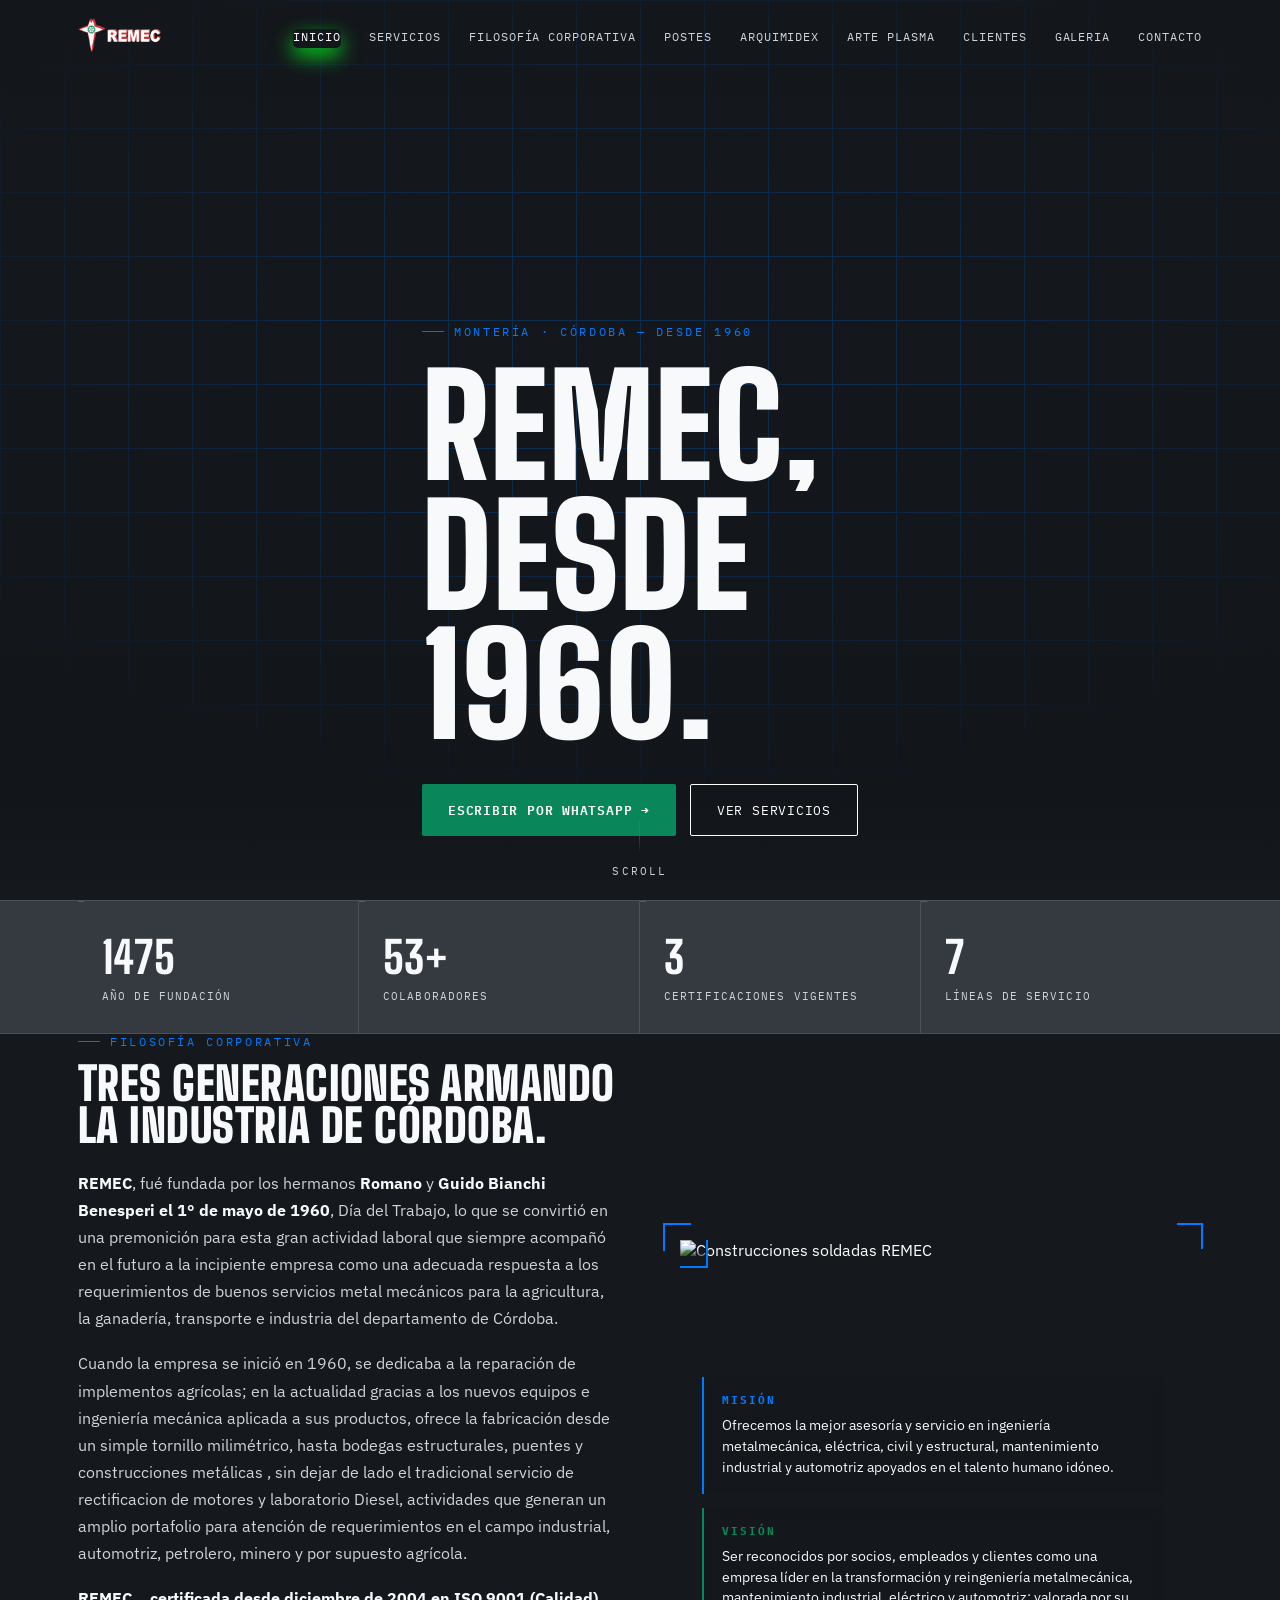
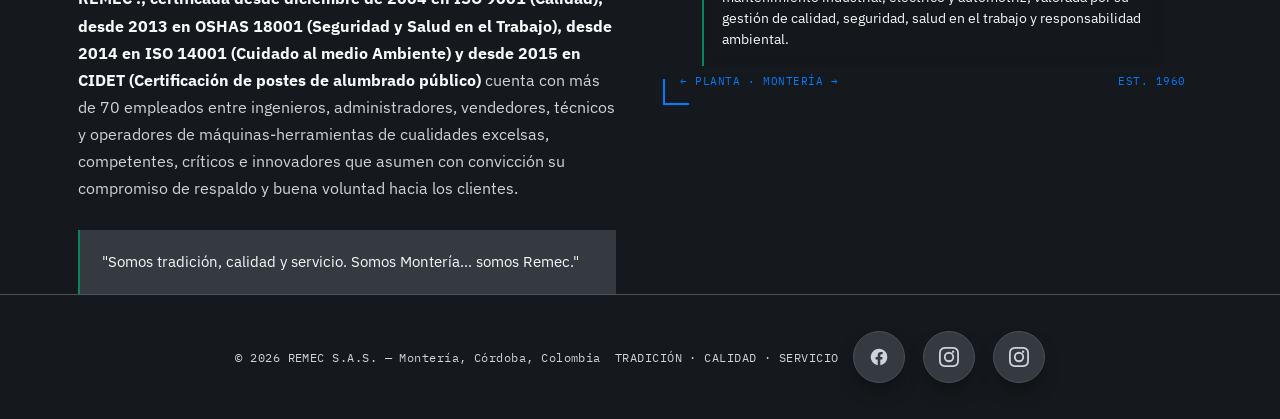
==== commit 61ae0ac3: "Refactor code structure for improved readability and maintainability" ====
--- a/index.html
+++ b/index.html
@@ -202,7 +202,6 @@
       .brand img {
         height: 34px;
         width: auto;
-        
       }
       .brand-text {
         font-family: "Big Shoulders Display", sans-serif;
@@ -254,6 +253,13 @@
         border-radius: 2px;
         text-transform: uppercase;
         display: none;
+      }
+
+      .navlinks a.activo {
+        box-shadow: 0 8px 20px rgba(2, 252, 31, 0.8);
+        background-color: var(--verde) transparent 100%;
+        color: var(--blanco);
+        border-radius: 5px;
       }
       @media (min-width: 860px) {
         .nav-cta {
@@ -603,27 +609,6 @@
         margin-top: 6px;
       }
 
-      /* ---------- section shell ---------- */
-      section {
-        padding: 104px 0;
-        position: relative;
-      }
-      .sec-head {
-        max-width: 640px;
-        margin-bottom: 52px;
-      }
-      .sec-head h2 {
-        font-size: clamp(34px, 5.4vw, 58px);
-        color: var(--paper);
-        margin-top: 14px;
-      }
-      .sec-head p {
-        color: var(--text-dim);
-        margin-top: 16px;
-        line-height: 1.7;
-        font-size: 15.5px;
-      }
-
       /* ---------- quienes somos ---------- */
       .about {
         display: grid;
@@ -879,202 +864,6 @@
         margin: 0;
       }
 
-      /* ---------- arte plasma feature ---------- */
-      .plasma {
-        background: linear-gradient(120deg, #0b1f16 0%, var(--ink) 45%);
-        border-top: 1px solid var(--line);
-        border-bottom: 1px solid var(--line);
-        padding: 0;
-      }
-      .plasma-grid {
-        display: grid;
-        grid-template-columns: 1fr;
-      }
-      @media (min-width: 900px) {
-        .plasma-grid {
-          grid-template-columns: 1fr 1fr;
-        }
-      }
-      .plasma-img {
-        position: relative;
-        min-height: 340px;
-        overflow: hidden;
-      }
-      .plasma-img img {
-        width: 100%;
-        height: 100%;
-        object-fit: cover;
-        position: absolute;
-        inset: 0;
-      }
-      .plasma-img::after {
-        content: "";
-        position: absolute;
-        inset: 0;
-        background: linear-gradient(
-          90deg,
-          rgba(18, 21, 26, 0.15),
-          transparent 30%
-        );
-      }
-      .plasma-copy {
-        padding: 72px 40px;
-        display: flex;
-        flex-direction: column;
-        justify-content: center;
-      }
-      .plasma-copy .eyebrow {
-        color: var(--ember-2);
-      }
-      .plasma-copy .eyebrow::before {
-        background: var(--ember-2);
-      }
-      .plasma-copy h2 {
-        font-size: clamp(34px, 5vw, 52px);
-        color: var(--paper);
-        margin-top: 14px;
-      }
-      .plasma-copy p {
-        color: var(--text-dim);
-        margin-top: 18px;
-        line-height: 1.75;
-        font-size: 15.5px;
-        max-width: 440px;
-      }
-      .plasma-link {
-        margin-top: 26px;
-        display: inline-flex;
-        align-items: center;
-        gap: 8px;
-        font-family: "IBM Plex Mono", monospace;
-        font-size: 12.5px;
-        letter-spacing: 0.06em;
-        text-transform: uppercase;
-        color: var(--ember-2);
-        border-bottom: 1px solid var(--ember-2);
-        padding-bottom: 4px;
-        width: fit-content;
-      }
-      .plasma-link:hover {
-        color: var(--paper);
-        border-color: var(--paper);
-      }
-
-      /* ---------- certificaciones ---------- */
-      .cert-grid {
-        display: grid;
-        grid-template-columns: repeat(2, 1fr);
-        gap: 1px;
-        background: var(--line);
-        border: 1px solid var(--line);
-      }
-      @media (min-width: 760px) {
-        .cert-grid {
-          grid-template-columns: repeat(4, 1fr);
-        }
-      }
-      .cert {
-        background: var(--ink-2);
-        padding: 30px 22px;
-        text-align: left;
-        position: relative;
-      }
-      .cert-seal {
-        width: 44px;
-        height: 44px;
-        border: 2px solid var(--blueprint);
-        border-radius: 50%;
-        display: flex;
-        align-items: center;
-        justify-content: center;
-        font-family: "IBM Plex Mono", monospace;
-        font-size: 10px;
-        color: var(--blueprint);
-        margin-bottom: 16px;
-      }
-      .cert h4 {
-        font-family: "IBM Plex Mono", monospace;
-        font-size: 14px;
-        color: var(--paper);
-        margin: 0 0 6px;
-        letter-spacing: 0.03em;
-      }
-      .cert span {
-        font-family: "IBM Plex Mono", monospace;
-        font-size: 11px;
-        color: var(--text-dim);
-      }
-
-      /* ---------- contacto ---------- */
-      .contact {
-        display: grid;
-        grid-template-columns: 1fr;
-        gap: 1px;
-        background: var(--line);
-        border: 1px solid var(--line);
-      }
-      @media (min-width: 900px) {
-        .contact {
-          grid-template-columns: 1.1fr 1fr;
-        }
-      }
-      .contact-info {
-        background: var(--ink-2);
-        padding: 56px 44px;
-      }
-      .contact-info h2 {
-        font-size: clamp(32px, 4.6vw, 48px);
-        color: var(--paper);
-      }
-      .contact-info p {
-        color: var(--text-dim);
-        margin-top: 16px;
-        line-height: 1.7;
-        font-size: 15px;
-        max-width: 420px;
-      }
-      .contact-actions {
-        margin-top: 32px;
-        display: flex;
-        flex-direction: column;
-        gap: 14px;
-        align-items: flex-start;
-      }
-      .social-row {
-        display: flex;
-        gap: 16px;
-        margin-top: 34px;
-      }
-      .social-row a {
-        width: 38px;
-        height: 38px;
-        border: 1px solid var(--line);
-        display: flex;
-        align-items: center;
-        justify-content: center;
-        font-family: "IBM Plex Mono", monospace;
-        font-size: 11px;
-        color: var(--text-dim);
-        transition: 0.25s;
-      }
-      .social-row a:hover {
-        border-color: var(--ember);
-        color: var(--ember);
-      }
-      .contact-map {
-        background: var(--ink-2);
-        min-height: 340px;
-        position: relative;
-      }
-      .contact-map iframe {
-        width: 100%;
-        height: 100%;
-        position: absolute;
-        inset: 0;
-        border: 0;
-        filter: grayscale(0.4) invert(0.92) contrast(0.9);
-      }
-
       footer {
         padding: 36px 0;
         border-top: 1px solid var(--line);
@@ -1106,91 +895,82 @@
         }
       }
       /* botones de redes sociales */
-      
-      .wrapper {
-        display: inline-flex;
-        list-style: none;
-        height: 120px;
-        width: 100%;
-        padding-top: 40px;
-        font-family: "Poppins", sans-serif;
+
+      .social-row {
+        display: flex;
+        gap: 18px;
+      }
+      .uiverse {
+        position: relative;
+        background: #343a40;
+        color: #ced4da;
+        width: 52px;
+        height: 52px;
+        border-radius: 50%;
+        border: 1px solid #495057;
+        display: flex;
+        align-items: center;
         justify-content: center;
-      }
-
-      .wrapper .icon {
-        position: relative;
-        background: #fff;
-        border-radius: 50%;
-        margin: 10px;
-        width: 50px;
-        height: 50px;
-        font-size: 18px;
-        display: flex;
-        justify-content: center;
-        align-items: center;
-        flex-direction: column;
-        box-shadow: 0 10px 10px rgba(0, 0, 0, 0.1);
         cursor: pointer;
-        transition: all 0.2s cubic-bezier(0.68, -0.55, 0.265, 1.55);
-      }
-
-      .wrapper .tooltip {
+        box-shadow: 0 10px 20px -8px rgba(0, 0, 0, 0.5);
+        transition: all 0.35s cubic-bezier(0.68, -0.55, 0.265, 1.55);
+      }
+      .uiverse svg {
+        width: 20px;
+        height: 20px;
+        fill: currentColor;
+        transition: fill 0.3s ease;
+      }
+      .uiverse .tooltip {
         position: absolute;
         top: 0;
-        font-size: 14px;
-        background: #fff;
-        color: #fff;
-        padding: 5px 8px;
-        border-radius: 5px;
-        box-shadow: 0 10px 10px rgba(0, 0, 0, 0.1);
+        font-family: "IBM Plex Mono", monospace;
+        font-size: 12px;
+        letter-spacing: 0.03em;
+        white-space: nowrap;
+        background: #f8f9fa;
+        color: #15181c;
+        padding: 6px 10px;
+        border-radius: 4px;
+        box-shadow: 0 10px 16px -6px rgba(0, 0, 0, 0.4);
         opacity: 0;
         pointer-events: none;
-        transition: all 0.3s cubic-bezier(0.68, -0.55, 0.265, 1.55);
-      }
-
-      .wrapper .tooltip::before {
+        transition: all 0.35s cubic-bezier(0.68, -0.55, 0.265, 1.55);
+      }
+      .uiverse .tooltip::before {
         position: absolute;
         content: "";
         height: 8px;
         width: 8px;
-        background: #fff;
+        background: inherit;
         bottom: -3px;
         left: 50%;
-        transform: translate(-50%) rotate(45deg);
-        transition: all 0.3s cubic-bezier(0.68, -0.55, 0.265, 1.55);
-      }
-
-      .wrapper .icon:hover .tooltip {
-        top: -45px;
+        transform: translateX(-50%) rotate(45deg);
+      }
+      .uiverse:hover {
+        transform: translateY(-4px) scale(1.06);
+        border-color: transparent;
+      }
+      .uiverse:hover .tooltip {
+        top: -46px;
         opacity: 1;
-        visibility: visible;
         pointer-events: auto;
       }
-
-      .wrapper .icon:hover span,
-      .wrapper .icon:hover .tooltip {
-        text-shadow: 0px -1px 0px rgba(0, 0, 0, 0.1);
-      }
-
-      .wrapper .facebook:hover,
-      .wrapper .facebook:hover .tooltip,
-      .wrapper .facebook:hover .tooltip::before {
-        background: #1877f2;
-        color: #fff;
-      }
-
-      .wrapper .twitter:hover,
-      .wrapper .twitter:hover .tooltip,
-      .wrapper .twitter:hover .tooltip::before {
-        background: #1da1f2;
-        color: #fff;
-      }
-
-      .wrapper .instagram:hover,
-      .wrapper .instagram:hover .tooltip,
-      .wrapper .instagram:hover .tooltip::before {
-        background: #e4405f;
-        color: #fff;
+      .uiverse:hover,
+      .uiverse:hover .tooltip,
+      .uiverse:hover .tooltip::before {
+        background: linear-gradient(320deg, #0056b3, #09875a);
+        color: #ffffff;
+      }
+      .uiverse:nth-child(2):hover,
+      .uiverse:nth-child(2):hover .tooltip,
+      .uiverse:nth-child(2):hover .tooltip::before {
+        background: linear-gradient(320deg, #28a745, #09875a);
+      }
+      .uiverse:nth-child(3):hover,
+      .uiverse:nth-child(3):hover .tooltip,
+      .uiverse:nth-child(3):hover .tooltip::before {
+        background: linear-gradient(320deg, #007bff, #0056b3);
       }
     </style>
   </head>
@@ -1203,12 +983,12 @@
         </div>
         <nav class="navlinks">
           <ul>
-            <li><a href="index.html">Inicio</a></li>
+            <li><a href="index.html" class="activo">Inicio</a></li>
             <li><a href="servicios.html">Servicios</a></li>
             <li><a href="filo.html">Filosofía Corporativa</a></li>
             <li><a href="AP.html">Postes</a></li>
             <li><a href="arquimidex.html">Arquimidex</a></li>
-            <li><a href="arteplasma.html">Arte Plasma</a></li>
+            <li><a href="artplasma.html">Arte Plasma</a></li>
             <li><a href="clientes.html">Clientes</a></li>
             <li><a href="galeria.html">Galeria</a></li>
             <li><a href="contacto.html">Contacto</a></li>
@@ -1228,12 +1008,12 @@
     <div class="menu-scrim" id="menuScrim"></div>
     <div class="mobile-menu" id="mobileMenu">
       <ul>
-        <li><a href="index.html">Inicio</a></li>
+        <li><a href="index.html" class="activo">Inicio</a></li>
         <li><a href="servicios.html">Servicios</a></li>
         <li><a href="filo.html">Filosofía Corporativa</a></li>
         <li><a href="AP.html">Postes</a></li>
         <li><a href="arquimidex.html">Arquimidex</a></li>
-        <li><a href="arteplasma.html">Arte Plasma</a></li>
+        <li><a href="artplasma.html">Arte Plasma</a></li>
         <li><a href="clientes.html">Clientes</a></li>
         <li><a href="galeria.html">Galeria</a></li>
         <li><a href="contacto.html">Contacto</a></li>
@@ -1284,7 +1064,7 @@
             rel="noopener"
             >Escribir por WhatsApp →</a
           >
-          <a class="btn btn-ghost" href="#servicios">Ver servicios</a>
+          <a class="btn btn-ghost" href="servicios.html">Ver servicios</a>
         </div>
       </div>
       <div class="scroll-cue">
@@ -1331,18 +1111,35 @@
               Tres generaciones armando la industria de Córdoba.
             </h2>
             <p>
-              REMEC nació el <strong>1° de mayo de 1960</strong>, Día del
-              Trabajo, cuando los hermanos
-              <strong>Romano y Guido Bianchi Benesperi</strong> comenzaron
-              reparando implementos agrícolas. Esa fecha se convirtió en una
-              premonición: el trabajo nunca dejó de acompañar a la empresa.
+              <strong>REMEC</strong>, fué fundada por los hermanos <strong>Romano</strong> y <strong>Guido Bianchi Benesperi</strong>
+               <strong>el 1° de mayo de 1960</strong>, Día del Trabajo, lo que se
+              convirtió en una premonición para esta gran actividad laboral que
+              siempre acompañó en el futuro a la incipiente empresa como una
+              adecuada respuesta a los requerimientos de buenos servicios metal
+              mecánicos para la agricultura, la ganadería, transporte e
+              industria del departamento de Córdoba.
             </p>
             <p>
-              Hoy, gracias a ingeniería mecánica aplicada y equipos de última
-              generación, atendemos los sectores industrial, automotriz,
-              petrolero, minero y agrícola — sin abandonar el tradicional taller
-              de rectificación de motores y laboratorio diesel que nos vio
-              nacer.
+              Cuando la empresa se inició en 1960, se dedicaba a la reparación
+              de implementos agrícolas; en la actualidad gracias a los nuevos
+              equipos e ingeniería mecánica aplicada a sus productos, ofrece la
+              fabricación desde un simple tornillo milimétrico, hasta bodegas
+              estructurales, puentes y construcciones metálicas , sin dejar de
+              lado el tradicional servicio de rectificacion de motores y
+              laboratorio Diesel, actividades que generan un amplio portafolio
+              para atención de requerimientos en el campo industrial,
+              automotriz, petrolero, minero y por supuesto agrícola.
+            </p>
+            <p>
+              <strong>REMEC ., certificada desde diciembre de 2004 en ISO 9001
+              (Calidad), desde 2013 en OSHAS 18001 (Seguridad y Salud en el
+              Trabajo), desde 2014 en ISO 14001 (Cuidado al medio Ambiente) y
+              desde 2015 en CIDET (Certificación de postes de alumbrado público)</strong>
+              cuenta con más de 70 empleados entre ingenieros, administradores,
+              vendedores, técnicos y operadores de máquinas-herramientas de
+              cualidades excelsas, competentes, críticos e innovadores que
+              asumen con convicción su compromiso de respaldo y buena voluntad
+              hacia los clientes.
             </p>
             <div class="quote-block">
               <p>
@@ -1401,6 +1198,51 @@
           >© 2026 REMEC S.A.S. — Montería, Córdoba, Colombia</span
         >
         <span class="mono">TRADICIÓN · CALIDAD · SERVICIO</span>
+        <!-- From Uiverse.io by Cornerstone-04 -->
+        <div class="social-row" style="justify-content: center">
+          <a
+            class="uiverse"
+            href="https://www.facebook.com/REMEC-SAS-288695484930140/?__tn__=%2Cd%2CP-R&eid=ARAV5PS2P7mCp-uxV-PCwuwmVaQNPxGnORrTUB4tNMfFMXdAupHGW5edUmp9kNLCj1opHwnJgBR68hh6"
+            target="_blank"
+            rel="noopener"
+            aria-label="Facebook"
+          >
+            <span class="tooltip">Facebook</span>
+            <svg viewBox="0 0 24 24">
+              <path
+                d="M22 12a10 10 0 1 0-11.56 9.88v-6.99H7.9V12h2.54V9.8c0-2.5 1.49-3.89 3.77-3.89 1.09 0 2.24.2 2.24.2v2.46h-1.26c-1.24 0-1.63.77-1.63 1.56V12h2.78l-.44 2.89h-2.34v6.99A10 10 0 0 0 22 12z"
+              />
+            </svg>
+          </a>
+          <a
+            class="uiverse"
+            href="https://instagram.com/remecmonteria?igshid=1e9cdvmd9q17o"
+            target="_blank"
+            rel="noopener"
+            aria-label="Instagram REMEC"
+          >
+            <span class="tooltip">@remecmonteria</span>
+            <svg viewBox="0 0 24 24">
+              <path
+                d="M12 2.16c3.2 0 3.58.01 4.85.07 1.17.05 1.8.25 2.23.41.56.22.96.48 1.38.9.42.42.68.82.9 1.38.16.42.36 1.06.41 2.23.06 1.27.07 1.65.07 4.85s-.01 3.58-.07 4.85c-.05 1.17-.25 1.8-.41 2.23-.22.56-.48.96-.9 1.38-.42.42-.82.68-1.38.9-.42.16-1.06.36-2.23.41-1.27.06-1.65.07-4.85.07s-3.58-.01-4.85-.07c-1.17-.05-1.8-.25-2.23-.41-.56-.22-.96-.48-1.38-.9-.42-.42-.68-.82-.9-1.38-.16-.42-.36-1.06-.41-2.23-.06-1.27-.07-1.65-.07-4.85s.01-3.58.07-4.85c.05-1.17.25-1.8.41-2.23.22-.56.48-.96.9-1.38.42-.42.82-.68 1.38-.9.42-.16 1.06-.36 2.23-.41 1.27-.06 1.65-.07 4.85-.07M12 0C8.74 0 8.33.01 7.05.07c-1.28.06-2.15.26-2.91.56-.79.31-1.46.72-2.13 1.38C1.35 2.67.94 3.34.63 4.13c-.3.76-.5 1.63-.56 2.91C.01 8.33 0 8.74 0 12s.01 3.67.07 4.95c.06 1.28.26 2.15.56 2.91.31.79.72 1.46 1.38 2.13.66.66 1.33 1.07 2.12 1.38.76.3 1.63.5 2.91.56C8.33 23.99 8.74 24 12 24s3.67-.01 4.95-.07c1.28-.06 2.15-.26 2.91-.56.79-.31 1.46-.72 2.12-1.38.66-.66 1.07-1.33 1.38-2.12.3-.76.5-1.63.56-2.91.06-1.28.07-1.69.07-4.95s-.01-3.67-.07-4.95c-.06-1.28-.26-2.15-.56-2.91a5.88 5.88 0 0 0-1.38-2.13A5.87 5.87 0 0 0 19.86.63c-.76-.3-1.63-.5-2.91-.56C15.67.01 15.26 0 12 0zm0 5.84A6.16 6.16 0 1 0 18.16 12 6.16 6.16 0 0 0 12 5.84zm0 10.16A4 4 0 1 1 16 12a4 4 0 0 1-4 4zm6.41-10.4a1.44 1.44 0 1 1-1.44-1.44 1.44 1.44 0 0 1 1.44 1.44z"
+              />
+            </svg>
+          </a>
+          <a
+            class="uiverse"
+            href="https://www.instagram.com/arte.plasma/"
+            target="_blank"
+            rel="noopener"
+            aria-label="Instagram Arte Plasma"
+          >
+            <span class="tooltip">@arte.plasma</span>
+            <svg viewBox="0 0 24 24">
+              <path
+                d="M12 2.16c3.2 0 3.58.01 4.85.07 1.17.05 1.8.25 2.23.41.56.22.96.48 1.38.9.42.42.68.82.9 1.38.16.42.36 1.06.41 2.23.06 1.27.07 1.65.07 4.85s-.01 3.58-.07 4.85c-.05 1.17-.25 1.8-.41 2.23-.22.56-.48.96-.9 1.38-.42.42-.82.68-1.38.9-.42.16-1.06.36-2.23.41-1.27.06-1.65.07-4.85.07s-3.58-.01-4.85-.07c-1.17-.05-1.8-.25-2.23-.41-.56-.22-.96-.48-1.38-.9-.42-.42-.68-.82-.9-1.38-.16-.42-.36-1.06-.41-2.23-.06-1.27-.07-1.65-.07-4.85s.01-3.58.07-4.85c.05-1.17.25-1.8.41-2.23.22-.56.48-.96.9-1.38.42-.42.82-.68 1.38-.9.42-.16 1.06-.36 2.23-.41 1.27-.06 1.65-.07 4.85-.07M12 0C8.74 0 8.33.01 7.05.07c-1.28.06-2.15.26-2.91.56-.79.31-1.46.72-2.13 1.38C1.35 2.67.94 3.34.63 4.13c-.3.76-.5 1.63-.56 2.91C.01 8.33 0 8.74 0 12s.01 3.67.07 4.95c.06 1.28.26 2.15.56 2.91.31.79.72 1.46 1.38 2.13.66.66 1.33 1.07 2.12 1.38.76.3 1.63.5 2.91.56C8.33 23.99 8.74 24 12 24s3.67-.01 4.95-.07c1.28-.06 2.15-.26 2.91-.56.79-.31 1.46-.72 2.12-1.38.66-.66 1.07-1.33 1.38-2.12.3-.76.5-1.63.56-2.91.06-1.28.07-1.69.07-4.95s-.01-3.67-.07-4.95c-.06-1.28-.26-2.15-.56-2.91a5.88 5.88 0 0 0-1.38-2.13A5.87 5.87 0 0 0 19.86.63c-.76-.3-1.63-.5-2.91-.56C15.67.01 15.26 0 12 0zm0 5.84A6.16 6.16 0 1 0 18.16 12 6.16 6.16 0 0 0 12 5.84zm0 10.16A4 4 0 1 1 16 12a4 4 0 0 1-4 4zm6.41-10.4a1.44 1.44 0 1 1-1.44-1.44 1.44 1.44 0 0 1 1.44 1.44z"
+              />
+            </svg>
+          </a>
+        </div>
       </div>
     </footer>
 
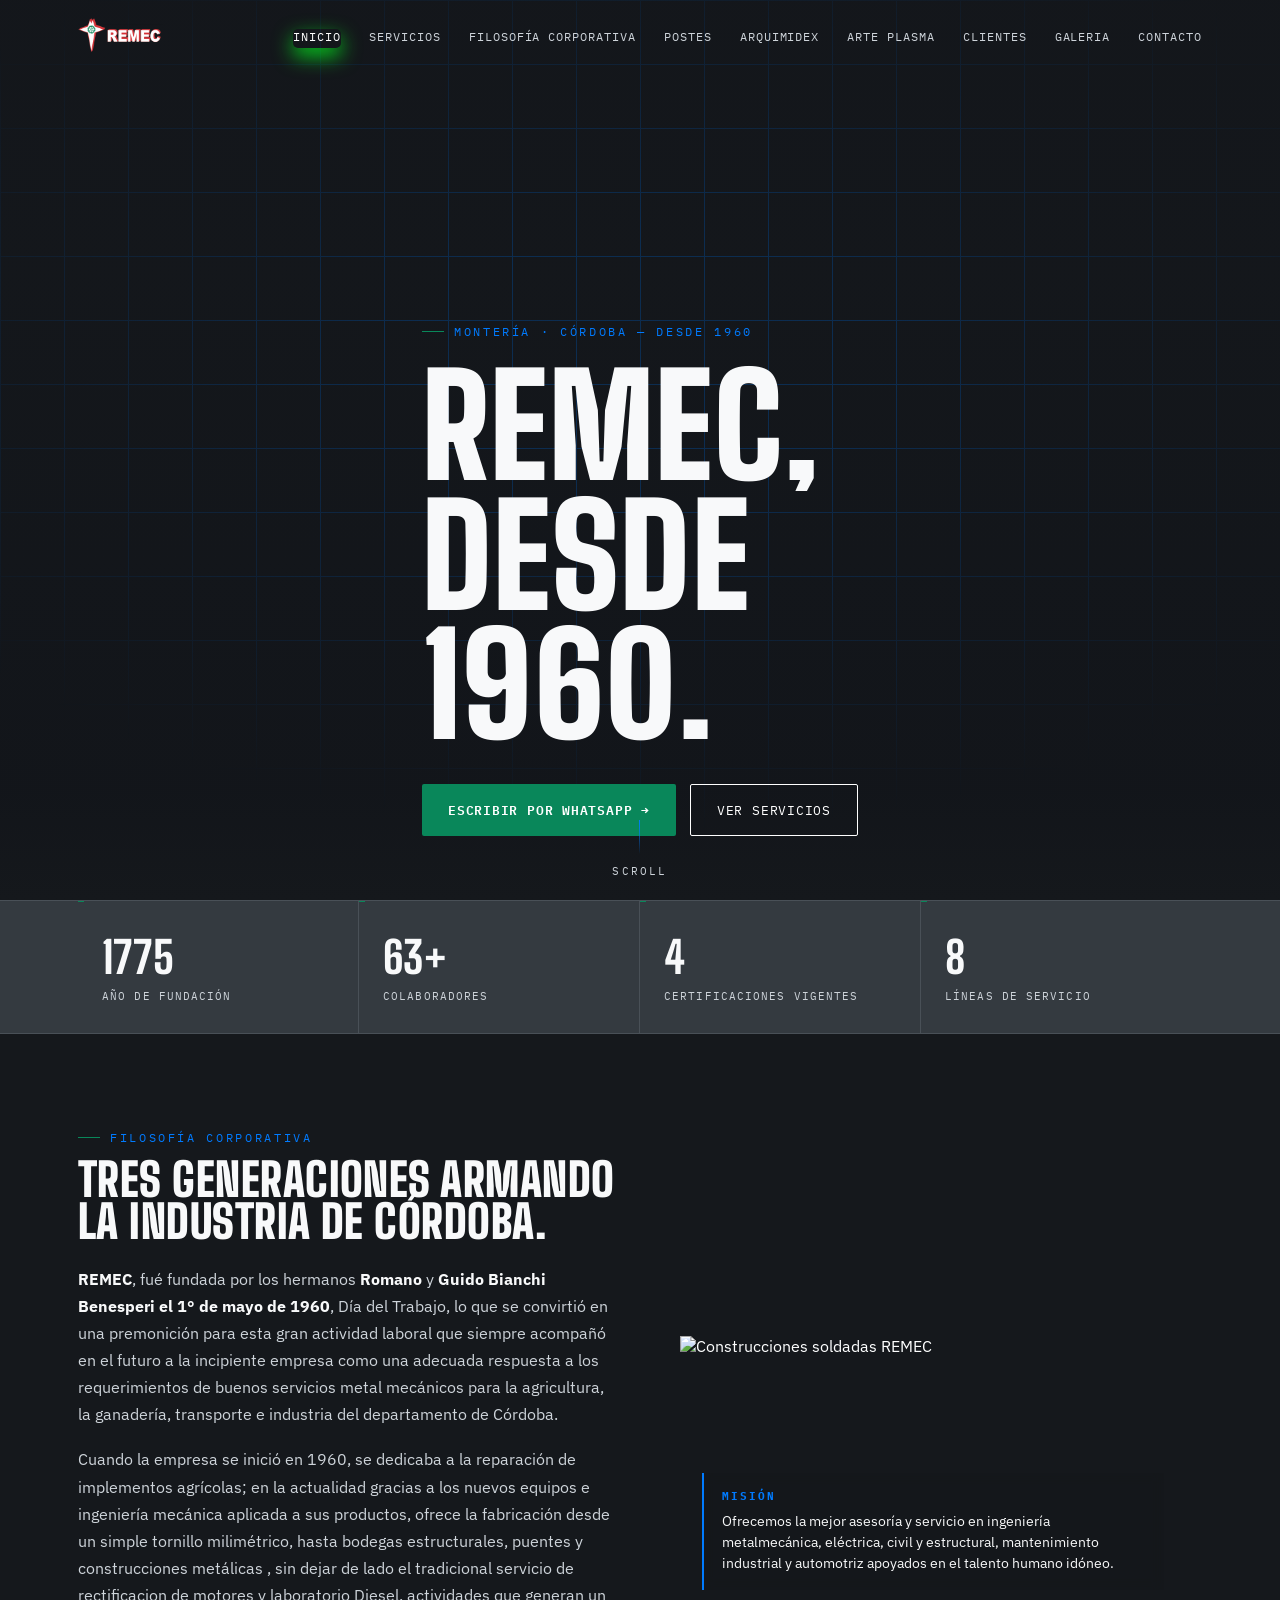
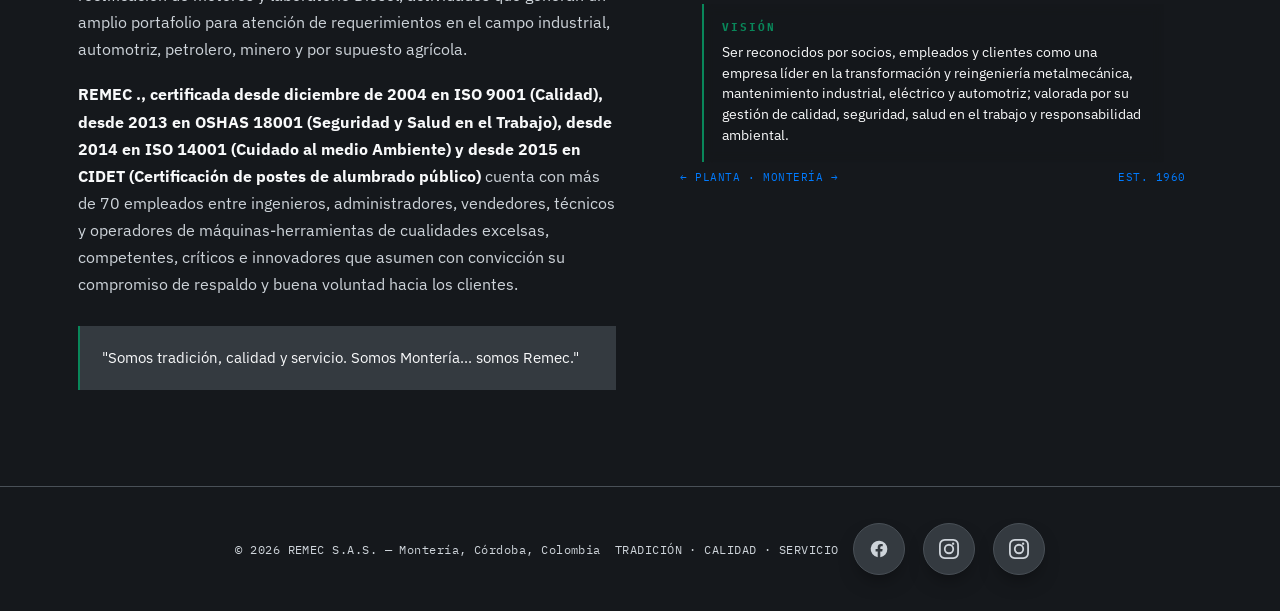
==== commit e00ee912: "Refactor JavaScript and CSS for unified structure across multiple pages - Merged individual scripts " ====
--- a/index.html
+++ b/index.html
@@ -13,968 +13,9 @@
       href="https://fonts.googleapis.com/css2?family=Big+Shoulders+Display:wght@600;800;900&family=IBM+Plex+Sans:wght@400;500;600;700&family=IBM+Plex+Mono:wght@400;500;600&display=swap"
       rel="stylesheet"
     />
-    <style>
-      :root {
-        --ink: #15181c;
-        --ink-2: #343a40;
-        --ink-3: #3f454b;
-        --line: #495057;
-        --line-soft: #3a3f44;
-        --blueprint: #007bff;
-        --blueprint-dim: #0056b3;
-        --ember: #09875a;
-        --ember-2: #28a745;
-        --text: #f8f9fa;
-        --text-dim: #ced4da;
-        --paper: #f8f9fa;
-        --maxw: 1180px;
-        --blanco: #fff;
-        --rojo: #e80303;
-      }
-      * {
-        box-sizing: border-box;
-      }
-      html {
-        scroll-behavior: smooth;
-      }
-      body {
-        margin: 0;
-        background: var(--ink);
-        color: var(--text);
-        font-family: "IBM Plex Sans", sans-serif;
-        -webkit-font-smoothing: antialiased;
-        overflow-x: hidden;
-      }
-      h1,
-      h2,
-      h3 {
-        font-family: "Big Shoulders Display", sans-serif;
-        font-weight: 900;
-        text-transform: uppercase;
-        letter-spacing: 0.01em;
-        margin: 0;
-        line-height: 0.92;
-      }
-      .mono {
-        font-family: "IBM Plex Mono", monospace;
-      }
-      a {
-        color: inherit;
-        text-decoration: none;
-      }
-      img {
-        max-width: 100%;
-        display: block;
-      }
-      .wrap {
-        max-width: var(--maxw);
-        margin: 0 auto;
-        padding: 0 28px;
-      }
-      .eyebrow {
-        font-family: "IBM Plex Mono", monospace;
-        font-size: 12px;
-        letter-spacing: 0.22em;
-        text-transform: uppercase;
-        color: var(--blueprint);
-        display: flex;
-        align-items: center;
-        gap: 10px;
-      }
-      .eyebrow::before {
-        content: "";
-        width: 22px;
-        height: 1px;
-        background: var(--ember);
-        display: inline-block;
-      }
-
-      /* ---------- reveal ---------- */
-      .reveal {
-        opacity: 0;
-        transform: translateY(28px);
-        transition:
-          opacity 0.8s cubic-bezier(0.16, 0.8, 0.28, 1),
-          transform 0.8s cubic-bezier(0.16, 0.8, 0.28, 1);
-      }
-      .reveal.in {
-        opacity: 1;
-        transform: translateY(0);
-      }
-      .reveal-d1 {
-        transition-delay: 0.08s;
-      }
-      .reveal-d2 {
-        transition-delay: 0.16s;
-      }
-      .reveal-d3 {
-        transition-delay: 0.24s;
-      }
-
-      /* ---------- blueprint corner bracket ---------- */
-      .bp-frame {
-        position: relative;
-      }
-      .bp-frame::before,
-      .bp-frame::after,
-      .bp-frame .bp-c2,
-      .bp-frame .bp-c3 {
-        content: "";
-        position: absolute;
-        width: 18px;
-        height: 18px;
-        border: 2px solid var(--blueprint);
-        opacity: 0;
-        transition:
-          opacity 0.5s ease,
-          width 0.5s ease,
-          height 0.5s ease;
-        pointer-events: none;
-      }
-      .bp-frame::before {
-        top: -1px;
-        left: -1px;
-        border-right: none;
-        border-bottom: none;
-      }
-      .bp-frame::after {
-        bottom: -1px;
-        right: -1px;
-        border-left: none;
-        border-top: none;
-      }
-      .bp-frame .bp-c2 {
-        top: -1px;
-        right: -1px;
-        border-left: none;
-        border-bottom: none;
-      }
-      .bp-frame .bp-c3 {
-        bottom: -1px;
-        left: -1px;
-        border-right: none;
-        border-top: none;
-      }
-      .bp-frame:hover::before,
-      .bp-frame:hover::after,
-      .bp-frame:hover .bp-c2,
-      .bp-frame:hover .bp-c3,
-      .bp-frame.in::before,
-      .bp-frame.in::after,
-      .bp-frame.in .bp-c2,
-      .bp-frame.in .bp-c3 {
-        opacity: 1;
-        width: 26px;
-        height: 26px;
-      }
-
-      /* ---------- nav ---------- */
-      header {
-        position: fixed;
-        top: 0;
-        left: 0;
-        right: 0;
-        z-index: 100;
-        padding: 18px 0;
-        transition:
-          background 0.35s ease,
-          padding 0.35s ease,
-          border-color 0.35s ease;
-        border-bottom: 1px solid transparent;
-      }
-      header.scrolled {
-        background: rgba(18, 21, 26, 0.88);
-        backdrop-filter: blur(10px);
-        padding: 12px 0;
-        border-bottom: 1px solid var(--line);
-      }
-      .navrow {
-        display: flex;
-        align-items: center;
-        justify-content: space-between;
-        gap: 20px;
-      }
-      .brand {
-        display: flex;
-        align-items: center;
-        gap: 10px;
-      }
-      .brand img {
-        height: 34px;
-        width: auto;
-      }
-      .brand-text {
-        font-family: "Big Shoulders Display", sans-serif;
-        font-weight: 800;
-        font-size: 20px;
-        letter-spacing: 0.04em;
-      }
-      nav ul {
-        list-style: none;
-        display: flex;
-        gap: 28px;
-        margin: 0;
-        padding: 0;
-      }
-      nav a {
-        font-family: "IBM Plex Mono", monospace;
-        font-size: 12px;
-        letter-spacing: 0.08em;
-        text-transform: uppercase;
-        color: var(--text-dim);
-        position: relative;
-        padding-bottom: 4px;
-        transition: color 0.25s ease;
-      }
-      nav a:hover {
-        color: var(--text);
-      }
-      nav a::after {
-        content: "";
-        position: absolute;
-        left: 0;
-        bottom: 0;
-        height: 2px;
-        width: 0;
-        background: var(--ember);
-        transition: width 0.3s ease;
-      }
-      nav a:hover::after {
-        width: 100%;
-      }
-      .nav-cta {
-        font-family: "IBM Plex Mono", monospace;
-        font-size: 12px;
-        letter-spacing: 0.06em;
-        background: var(--ember);
-        color: #fff;
-        font-weight: 600;
-        padding: 9px 16px;
-        border-radius: 2px;
-        text-transform: uppercase;
-        display: none;
-      }
-
-      .navlinks a.activo {
-        box-shadow: 0 8px 20px rgba(2, 252, 31, 0.8);
-        background-color: var(--verde) transparent 100%;
-        color: var(--blanco);
-        border-radius: 5px;
-      }
-      @media (min-width: 860px) {
-        .nav-cta {
-          display: inline-block;
-        }
-      }
-
-      /* desktop nav visible >=860px, mobile drawer below that */
-      .navlinks {
-        display: none;
-      }
-      @media (min-width: 860px) {
-        .navlinks {
-          display: block;
-        }
-      }
-
-      /* ---------- hamburger button ---------- */
-      .burger {
-        display: flex;
-        flex-direction: column;
-        justify-content: center;
-        gap: 5px;
-        width: 38px;
-        height: 38px;
-        border: 1px solid var(--line);
-        background: none;
-        cursor: pointer;
-        padding: 0;
-        align-items: center;
-      }
-      @media (min-width: 860px) {
-        .burger {
-          display: none;
-        }
-      }
-      .burger span {
-        width: 18px;
-        height: 2px;
-        background: var(--paper);
-        transition:
-          transform 0.3s ease,
-          opacity 0.3s ease;
-      }
-      .burger.open span:nth-child(1) {
-        transform: translateY(7px) rotate(45deg);
-      }
-      .burger.open span:nth-child(2) {
-        opacity: 0;
-      }
-      .burger.open span:nth-child(3) {
-        transform: translateY(-7px) rotate(-45deg);
-      }
-
-      /* ---------- mobile drawer ---------- */
-      .mobile-menu {
-        position: fixed;
-        top: 0;
-        right: 0;
-        height: 100svh;
-        width: min(78vw, 320px);
-        z-index: 99;
-        background: var(--ink-2);
-        border-left: 1px solid var(--line);
-        transform: translateX(100%);
-        transition: transform 0.38s cubic-bezier(0.16, 0.8, 0.28, 1);
-        display: flex;
-        flex-direction: column;
-        justify-content: center;
-        padding: 32px;
-      }
-      .mobile-menu.open {
-        transform: translateX(0);
-      }
-      .mobile-menu ul {
-        list-style: none;
-        margin: 0;
-        padding: 0;
-        display: flex;
-        flex-direction: column;
-        gap: 26px;
-      }
-      .mobile-menu a {
-        font-family: "Big Shoulders Display", sans-serif;
-        font-weight: 800;
-        font-size: 26px;
-        text-transform: uppercase;
-        color: var(--paper);
-        letter-spacing: 0.01em;
-      }
-      .mobile-menu a:hover {
-        color: var(--ember);
-      }
-      .mobile-menu .nav-cta {
-        display: inline-block;
-        margin-top: 34px;
-        width: fit-content;
-      }
-      .menu-scrim {
-        position: fixed;
-        inset: 0;
-        z-index: 98;
-        background: rgba(18, 21, 26, 0.7);
-        opacity: 0;
-        pointer-events: none;
-        transition: opacity 0.35s ease;
-      }
-      .menu-scrim.open {
-        opacity: 1;
-        pointer-events: auto;
-      }
-      body.menu-locked {
-        overflow: hidden;
-      }
-
-      /* ---------- hero ---------- */
-      .hero {
-        position: relative;
-        min-height: 100svh;
-        display: flex;
-        flex-direction: column;
-        justify-content: flex-end;
-        overflow: hidden;
-        padding-bottom: 64px;
-      }
-      .hero-media {
-        position: absolute;
-        inset: 0;
-        z-index: 0;
-      }
-      .hero-media video,
-      .hero-media .fallback {
-        width: 100%;
-        height: 100%;
-        object-fit: cover;
-        position: absolute;
-        inset: 0;
-      }
-      .hero-scrim {
-        position: absolute;
-        inset: 0;
-        z-index: 1;
-        background: linear-gradient(
-          180deg,
-          rgba(18, 21, 26, 0.55) 0%,
-          rgba(18, 21, 26, 0.35) 30%,
-          rgba(18, 21, 26, 0.92) 88%,
-          var(--ink) 100%
-        );
-      }
-      .hero-grid {
-        position: absolute;
-        inset: 0;
-        z-index: 2;
-        opacity: 0.35;
-        pointer-events: none;
-        background-image:
-          linear-gradient(var(--blueprint-dim) 1px, transparent 1px),
-          linear-gradient(90deg, var(--blueprint-dim) 1px, transparent 1px);
-        background-size: 64px 64px;
-        mask-image: radial-gradient(
-          ellipse 90% 70% at 50% 40%,
-          black 20%,
-          transparent 75%
-        );
-      }
-      .hero-content {
-        position: relative;
-        z-index: 3;
-        padding-top: 140px;
-      }
-      .hero-eyebrow {
-        margin-bottom: 22px;
-      }
-      .hero h1 {
-        font-size: clamp(52px, 11vw, 142px);
-        color: var(--paper);
-        overflow: hidden;
-      }
-      .hero h1 .line {
-        display: block;
-        overflow: hidden;
-      }
-      .hero h1 span {
-        display: inline-block;
-        transform: translateY(110%);
-        animation: riseIn 0.9s cubic-bezier(0.16, 0.8, 0.28, 1) forwards;
-      }
-      @keyframes riseIn {
-        to {
-          transform: translateY(0);
-        }
-      }
-      .hero-sub {
-        margin-top: 22px;
-        max-width: 560px;
-        font-size: clamp(15px, 2vw, 18px);
-        color: var(--text-dim);
-        line-height: 1.6;
-        opacity: 0;
-        animation: fadeUp 0.8s ease 0.9s forwards;
-      }
-      @keyframes fadeUp {
-        from {
-          opacity: 0;
-          transform: translateY(14px);
-        }
-        to {
-          opacity: 1;
-          transform: translateY(0);
-        }
-      }
-      .hero-cta {
-        display: flex;
-        flex-wrap: wrap;
-        gap: 14px;
-        margin-top: 34px;
-        opacity: 0;
-        animation: fadeUp 0.8s ease 1.05s forwards;
-      }
-
-      /* Botones whatsapp y servicio */
-      .btn {
-        font-family: "IBM Plex Mono", monospace;
-        font-size: 13px;
-        letter-spacing: 0.06em;
-        text-transform: uppercase;
-        padding: 15px 26px;
-        border-radius: 2px;
-        display: inline-flex;
-        align-items: center;
-        gap: 10px;
-        transition:
-          transform 0.25s ease,
-          box-shadow 0.25s ease,
-          background 0.25s ease;
-      }
-      .btn-primary {
-        background: var(--ember);
-        color: #fff;
-        font-weight: 600;
-      }
-      .btn-primary:hover {
-        transform: translateY(-2px);
-        box-shadow: 0 10px 26px -8px rgba(9, 135, 90, 0.55);
-      }
-      .btn-ghost {
-        border: 1px solid var(--blanco);
-        color: var(--blanco);
-      }
-      .btn-ghost:hover {
-        border-color: var(--rojo);
-        color: var(--rojo);
-        transform: translateY(-2px);
-      }
-      .scroll-cue {
-        position: absolute;
-        bottom: 22px;
-        left: 0;
-        right: 0;
-        z-index: 3;
-        display: flex;
-        justify-content: center;
-      }
-      .scroll-cue span {
-        font-family: "IBM Plex Mono", monospace;
-        font-size: 11px;
-        letter-spacing: 0.2em;
-        color: var(--text-dim);
-        display: flex;
-        flex-direction: column;
-        align-items: center;
-        gap: 10px;
-        text-transform: uppercase;
-      }
-      .scroll-cue .bar {
-        width: 1px;
-        height: 34px;
-        background: linear-gradient(var(--blueprint), transparent);
-        animation: pulseBar 1.8s ease-in-out infinite;
-      }
-      @keyframes pulseBar {
-        0%,
-        100% {
-          opacity: 0.3;
-        }
-        50% {
-          opacity: 1;
-        }
-      }
-
-      /* ---------- dimension stat strip ---------- */
-      .stats {
-        border-top: 1px solid var(--line);
-        border-bottom: 1px solid var(--line);
-        background: var(--ink-2);
-      }
-      .stats-row {
-        display: grid;
-        grid-template-columns: repeat(2, 1fr);
-      }
-      @media (min-width: 760px) {
-        .stats-row {
-          grid-template-columns: repeat(4, 1fr);
-        }
-      }
-      .stat {
-        padding: 30px 24px;
-        border-right: 1px solid var(--line);
-        border-bottom: 1px solid var(--line);
-        position: relative;
-      }
-      @media (min-width: 760px) {
-        .stat:nth-child(4) {
-          border-right: none;
-        }
-        .stat {
-          border-bottom: none;
-        }
-      }
-      @media (max-width: 759px) {
-        .stat:nth-child(even) {
-          border-right: none;
-        }
-      }
-      .stat::before {
-        content: "";
-        position: absolute;
-        top: 0;
-        left: 0;
-        width: 6px;
-        height: 1px;
-        background: var(--ember);
-      }
-      .stat-num {
-        font-family: "Big Shoulders Display", sans-serif;
-        font-weight: 800;
-        font-size: clamp(30px, 4vw, 44px);
-        color: var(--paper);
-      }
-      .stat-label {
-        font-family: "IBM Plex Mono", monospace;
-        font-size: 11px;
-        letter-spacing: 0.1em;
-        text-transform: uppercase;
-        color: var(--text-dim);
-        margin-top: 6px;
-      }
-
-      /* ---------- quienes somos ---------- */
-      .about {
-        display: grid;
-        grid-template-columns: 1fr;
-        gap: 48px;
-        align-items: center;
-      }
-      @media (min-width: 900px) {
-        .about {
-          grid-template-columns: 1fr 1fr;
-        }
-      }
-      .about-copy p {
-        color: var(--text-dim);
-        line-height: 1.75;
-        font-size: 15.5px;
-        margin: 0 0 18px;
-      }
-      .about-copy strong {
-        color: var(--paper);
-      }
-      .about-img {
-        position: relative;
-        padding: 16px;
-      }
-      .about-img img {
-        width: 100%;
-        height: 420px;
-        object-fit: cover;
-        filter: grayscale(0.15) contrast(1.05);
-      }
-      .about-img::after {
-        content: "";
-        position: absolute;
-        left: 16px;
-        right: 16px;
-        bottom: 16px;
-        top: 16px;
-        z-index: 1;
-        pointer-events: none;
-        background: linear-gradient(
-          180deg,
-          rgba(21, 24, 28, 0) 30%,
-          rgba(21, 24, 28, 0.55) 60%,
-          rgba(21, 24, 28, 0.85) 100%
-        );
-      }
-      .mv-overlay {
-        position: absolute;
-        left: 16px;
-        right: 16px;
-        bottom: 16px;
-        top: 16px;
-        display: flex;
-        flex-direction: column;
-        justify-content: flex-end;
-        gap: 14px;
-        padding: 22px;
-        z-index: 2;
-        pointer-events: none;
-      }
-      .mv-card {
-        background: rgba(21, 24, 28, 0.82);
-        backdrop-filter: blur(6px);
-        border-left: 2px solid var(--blueprint);
-        padding: 16px 18px;
-        pointer-events: auto;
-      }
-      .mv-card + .mv-card {
-        border-left-color: var(--ember);
-      }
-      .mv-card h4 {
-        font-family: "IBM Plex Mono", monospace;
-        font-size: 11px;
-        letter-spacing: 0.18em;
-        text-transform: uppercase;
-        color: var(--blueprint);
-        margin: 0 0 8px;
-      }
-      .mv-card + .mv-card h4 {
-        color: var(--ember);
-      }
-      .mv-card p {
-        margin: 0;
-        color: var(--text);
-        font-size: 13.5px;
-        line-height: 1.55;
-      }
-      .dim-caption {
-        margin-top: 14px;
-        display: flex;
-        justify-content: space-between;
-        font-family: "IBM Plex Mono", monospace;
-        font-size: 11px;
-        color: var(--blueprint);
-        letter-spacing: 0.05em;
-      }
-      .quote-block {
-        margin-top: 28px;
-        padding: 20px 22px;
-        border-left: 2px solid var(--ember);
-        background: var(--ink-2);
-      }
-      .quote-block p {
-        margin: 0;
-        color: var(--paper);
-        font-size: 15px;
-        font-style: normal;
-        line-height: 1.6;
-      }
-      .about {
-        display: grid;
-        grid-template-columns: 1fr;
-        gap: 48px;
-        align-items: center;
-      }
-      @media (min-width: 900px) {
-        .about {
-          grid-template-columns: 1fr 1fr;
-        }
-      }
-      .about-copy p {
-        color: var(--text-dim);
-        line-height: 1.75;
-        font-size: 15.5px;
-        margin: 0 0 18px;
-      }
-      .about-copy strong {
-        color: var(--paper);
-      }
-      .about-img {
-        position: relative;
-        padding: 16px;
-      }
-      .about-img img {
-        width: 100%;
-        height: 420px;
-        object-fit: cover;
-        filter: grayscale(0.15) contrast(1.05);
-      }
-      .dim-caption {
-        margin-top: 14px;
-        display: flex;
-        justify-content: space-between;
-        font-family: "IBM Plex Mono", monospace;
-        font-size: 11px;
-        color: var(--blueprint);
-        letter-spacing: 0.05em;
-      }
-      .quote-block {
-        margin-top: 28px;
-        padding: 20px 22px;
-        border-left: 2px solid var(--ember);
-        background: var(--ink-2);
-      }
-      .quote-block p {
-        margin: 0;
-        color: var(--paper);
-        font-size: 15px;
-        font-style: normal;
-        line-height: 1.6;
-      }
-
-      /* ---------- servicios grid ---------- */
-      .svc-grid {
-        display: grid;
-        grid-template-columns: 1fr;
-        gap: 1px;
-        background: var(--line);
-        border: 1px solid var(--line);
-      }
-      @media (min-width: 640px) {
-        .svc-grid {
-          grid-template-columns: repeat(2, 1fr);
-        }
-      }
-      @media (min-width: 980px) {
-        .svc-grid {
-          grid-template-columns: repeat(3, 1fr);
-        }
-      }
-      .svc-card {
-        background: var(--ink-2);
-        padding: 0;
-        position: relative;
-        overflow: hidden;
-      }
-      .svc-img {
-        height: 190px;
-        overflow: hidden;
-        position: relative;
-      }
-      .svc-img img {
-        width: 100%;
-        height: 100%;
-        object-fit: cover;
-        transition: transform 0.7s cubic-bezier(0.16, 0.8, 0.28, 1);
-        filter: saturate(0.85) contrast(1.05) brightness(0.9);
-      }
-      .svc-card:hover .svc-img img {
-        transform: scale(1.08);
-      }
-      .svc-img::after {
-        content: "";
-        position: absolute;
-        inset: 0;
-        background: linear-gradient(
-          180deg,
-          transparent 40%,
-          rgba(18, 21, 26, 0.9) 100%
-        );
-      }
-      .svc-num {
-        position: absolute;
-        top: 12px;
-        left: 14px;
-        z-index: 2;
-        font-family: "IBM Plex Mono", monospace;
-        font-size: 11px;
-        color: var(--blueprint);
-        background: rgba(18, 21, 26, 0.7);
-        padding: 3px 8px;
-        border: 1px solid var(--line-soft);
-      }
-      .svc-body {
-        padding: 22px;
-      }
-      .svc-body h3 {
-        font-size: 21px;
-        color: var(--paper);
-        letter-spacing: 0.01em;
-        margin-bottom: 10px;
-        position: relative;
-        display: inline-block;
-      }
-      .svc-body h3::after {
-        content: "";
-        position: absolute;
-        left: 0;
-        bottom: -4px;
-        height: 2px;
-        width: 0;
-        background: var(--ember);
-        transition: width 0.4s ease;
-      }
-      .svc-card:hover .svc-body h3::after {
-        width: 100%;
-      }
-      .svc-body p {
-        color: var(--text-dim);
-        font-size: 13.6px;
-        line-height: 1.6;
-        margin: 0;
-      }
-
-      footer {
-        padding: 36px 0;
-        border-top: 1px solid var(--line);
-        display: flex;
-        flex-wrap: wrap;
-        gap: 14px;
-        align-items: center;
-        justify-content: space-between;
-      }
-      footer .mono {
-        font-size: 11.5px;
-        color: var(--text-dim);
-        letter-spacing: 0.04em;
-      }
-
-      @media (prefers-reduced-motion: reduce) {
-        * {
-          animation-duration: 0.01ms !important;
-          animation-iteration-count: 1 !important;
-          transition-duration: 0.01ms !important;
-          scroll-behavior: auto !important;
-        }
-        .reveal {
-          opacity: 1;
-          transform: none;
-        }
-        .hero h1 span {
-          transform: translateY(0);
-        }
-      }
-      /* botones de redes sociales */
-
-      .social-row {
-        display: flex;
-        gap: 18px;
-      }
-      .uiverse {
-        position: relative;
-        background: #343a40;
-        color: #ced4da;
-        width: 52px;
-        height: 52px;
-        border-radius: 50%;
-        border: 1px solid #495057;
-        display: flex;
-        align-items: center;
-        justify-content: center;
-        cursor: pointer;
-        box-shadow: 0 10px 20px -8px rgba(0, 0, 0, 0.5);
-        transition: all 0.35s cubic-bezier(0.68, -0.55, 0.265, 1.55);
-      }
-      .uiverse svg {
-        width: 20px;
-        height: 20px;
-        fill: currentColor;
-        transition: fill 0.3s ease;
-      }
-      .uiverse .tooltip {
-        position: absolute;
-        top: 0;
-        font-family: "IBM Plex Mono", monospace;
-        font-size: 12px;
-        letter-spacing: 0.03em;
-        white-space: nowrap;
-        background: #f8f9fa;
-        color: #15181c;
-        padding: 6px 10px;
-        border-radius: 4px;
-        box-shadow: 0 10px 16px -6px rgba(0, 0, 0, 0.4);
-        opacity: 0;
-        pointer-events: none;
-        transition: all 0.35s cubic-bezier(0.68, -0.55, 0.265, 1.55);
-      }
-      .uiverse .tooltip::before {
-        position: absolute;
-        content: "";
-        height: 8px;
-        width: 8px;
-        background: inherit;
-        bottom: -3px;
-        left: 50%;
-        transform: translateX(-50%) rotate(45deg);
-      }
-      .uiverse:hover {
-        transform: translateY(-4px) scale(1.06);
-        border-color: transparent;
-      }
-      .uiverse:hover .tooltip {
-        top: -46px;
-        opacity: 1;
-        pointer-events: auto;
-      }
-      .uiverse:hover,
-      .uiverse:hover .tooltip,
-      .uiverse:hover .tooltip::before {
-        background: linear-gradient(320deg, #0056b3, #09875a);
-        color: #ffffff;
-      }
-      .uiverse:nth-child(2):hover,
-      .uiverse:nth-child(2):hover .tooltip,
-      .uiverse:nth-child(2):hover .tooltip::before {
-        background: linear-gradient(320deg, #28a745, #09875a);
-      }
-      .uiverse:nth-child(3):hover,
-      .uiverse:nth-child(3):hover .tooltip,
-      .uiverse:nth-child(3):hover .tooltip::before {
-        background: linear-gradient(320deg, #007bff, #0056b3);
-      }
-    </style>
+    <link rel="stylesheet" href="css/style.css">
   </head>
-  <body>
+  <body class="pg-index">
     <header id="siteHeader">
       <div class="wrap navrow">
         <div class="brand">
@@ -1246,96 +287,6 @@
       </div>
     </footer>
 
-    <script>
-      // header shrink on scroll
-      const header = document.getElementById("siteHeader");
-      window.addEventListener(
-        "scroll",
-        () => {
-          header.classList.toggle("scrolled", window.scrollY > 40);
-        },
-        { passive: true },
-      );
-
-      // hamburger / mobile drawer
-      const burgerBtn = document.getElementById("burgerBtn");
-      const mobileMenu = document.getElementById("mobileMenu");
-      const menuScrim = document.getElementById("menuScrim");
-
-      function closeMenu() {
-        burgerBtn.classList.remove("open");
-        mobileMenu.classList.remove("open");
-        menuScrim.classList.remove("open");
-        burgerBtn.setAttribute("aria-expanded", "false");
-        document.body.classList.remove("menu-locked");
-      }
-      function toggleMenu() {
-        const isOpen = mobileMenu.classList.toggle("open");
-        burgerBtn.classList.toggle("open", isOpen);
-        menuScrim.classList.toggle("open", isOpen);
-        burgerBtn.setAttribute("aria-expanded", String(isOpen));
-        document.body.classList.toggle("menu-locked", isOpen);
-      }
-      burgerBtn.addEventListener("click", toggleMenu);
-      menuScrim.addEventListener("click", closeMenu);
-      mobileMenu
-        .querySelectorAll("a")
-        .forEach((a) => a.addEventListener("click", closeMenu));
-      window.addEventListener("resize", () => {
-        if (window.innerWidth >= 860) closeMenu();
-      });
-
-      // scroll reveal
-      const revealEls = document.querySelectorAll(".reveal, .bp-frame");
-      const io = new IntersectionObserver(
-        (entries) => {
-          entries.forEach((entry) => {
-            if (entry.isIntersecting) {
-              entry.target.classList.add("in");
-              io.unobserve(entry.target);
-            }
-          });
-        },
-        { threshold: 0.18, rootMargin: "0px 0px -60px 0px" },
-      );
-      revealEls.forEach((el) => io.observe(el));
-
-      // count-up stats
-      const statEls = document.querySelectorAll(".stat-num");
-      const countIO = new IntersectionObserver(
-        (entries) => {
-          entries.forEach((entry) => {
-            if (!entry.isIntersecting) return;
-            const el = entry.target;
-            const target = parseInt(el.dataset.count, 10);
-            const suffix = el.dataset.suffix || "";
-            const duration = 1400;
-            const start = performance.now();
-            function tick(now) {
-              const p = Math.min(1, (now - start) / duration);
-              const eased = 1 - Math.pow(1 - p, 3);
-              el.textContent = Math.round(target * eased) + suffix;
-              if (p < 1) requestAnimationFrame(tick);
-            }
-            requestAnimationFrame(tick);
-            countIO.unobserve(el);
-          });
-        },
-        { threshold: 0.6 },
-      );
-      statEls.forEach((el) => countIO.observe(el));
-
-      // smooth-scroll offset for fixed header
-      document.querySelectorAll('a[href^="#"]').forEach((a) => {
-        a.addEventListener("click", (e) => {
-          const id = a.getAttribute("href");
-          const target = document.querySelector(id);
-          if (!target) return;
-          e.preventDefault();
-          const y = target.getBoundingClientRect().top + window.scrollY - 78;
-          window.scrollTo({ top: y, behavior: "smooth" });
-        });
-      });
-    </script>
+    <script src="javascript/javascript.js"></script>
   </body>
 </html>
--- a/css/style.css
+++ b/css/style.css
@@ -0,0 +1,2408 @@
+/* ==========================================================================
+   REMEC S.A.S. — HOJA DE ESTILOS UNIFICADA (v3 — colisiones resueltas)
+   Fusion de 9 paginas: index, servicios, filo, AP, arquimidex, artplasma,
+   clientes, galeria, contacto.
+   Estructura:
+     1. VARIABLES GLOBALES (paleta unica)
+     2. BASE + COMPONENTES COMPARTIDOS SIN COLISION (orden de cascada real)
+     3. COMPONENTES QUE VARIAN SEGUN GRUPO DE PAGINAS (escopados con clases
+  de body: pg-index, pg-servicios, pg-filo, pg-ap, pg-arquimidex,
+  pg-artplasma, pg-clientes, pg-galeria, pg-contacto) para que cada
+  grupo conserve exactamente su diseno original sin pisar a los demas
+     4. ESTILOS EXCLUSIVOS DE UNA SOLA PAGINA
+   ========================================================================== */
+
+/* --------------------------------------------------------------------------
+   1. VARIABLES GLOBALES — paleta unica de color para todo el sitio
+   -------------------------------------------------------------------------- */
+:root {
+  --ink: #15181c;
+  --ink-2: #343a40;
+  --ink-3: #3f454b;
+  --line: #495057;
+  --line-soft: #3a3f44;
+  --blueprint: #007bff; /* CORREGIDO: en servicios.html estaba en #ef0b0b y en filo.html/galeria.html en #ff0000. Se unifico al azul original, usado en 6 de 9 paginas. */
+  --blueprint-dim: #0056b3; /* CORREGIDO: en filo.html estaba en #255384. */
+  --ember: #09875a;
+  --ember-2: #28a745;
+  --text: #f8f9fa;
+  --text-dim: #ced4da;
+  --paper: #f8f9fa;
+  --maxw: 1180px;
+  --blanco: #fff; /* CORREGIDO: no estaba definida en AP/artplasma/clientes/galeria/contacto pese a usarse alli (bug real). */
+  --rojo: #e80303; /* CORREGIDO: mismo caso que --blanco. */
+}
+
+/* --------------------------------------------------------------------------
+   2. BASE + COMPONENTES COMPARTIDOS (sin colision, orden de cascada real)
+   -------------------------------------------------------------------------- */
+/* todas las paginas */
+* {
+  box-sizing: border-box;
+}
+
+/* todas las paginas */
+html {
+  scroll-behavior: smooth;
+}
+
+/* todas las paginas */
+body {
+  margin: 0;
+  background: var(--ink);
+  color: var(--text);
+  font-family: "IBM Plex Sans", sans-serif;
+  -webkit-font-smoothing: antialiased;
+  overflow-x: hidden;
+}
+
+/* todas las paginas */
+h1,
+h2,
+h3 {
+  font-family: "Big Shoulders Display", sans-serif;
+  font-weight: 900;
+  text-transform: uppercase;
+  letter-spacing: 0.01em;
+  margin: 0;
+  line-height: 0.92;
+}
+
+/* todas las paginas */
+.mono {
+  font-family: "IBM Plex Mono", monospace;
+}
+
+/* todas las paginas */
+a {
+  color: inherit;
+  text-decoration: none;
+}
+
+/* todas las paginas */
+img {
+  max-width: 100%;
+  display: block;
+}
+
+/* todas las paginas */
+.wrap {
+  max-width: var(--maxw);
+  margin: 0 auto;
+  padding: 0 28px;
+}
+
+/* todas las paginas */
+.eyebrow {
+  font-family: "IBM Plex Mono", monospace;
+  font-size: 12px;
+  letter-spacing: 0.22em;
+  text-transform: uppercase;
+  color: var(--blueprint);
+  display: flex;
+  align-items: center;
+  gap: 10px;
+}
+
+/* todas las paginas */
+.eyebrow::before {
+  content: "";
+  width: 22px;
+  height: 1px;
+  background: var(--ember);
+  display: inline-block;
+}
+
+/* todas las paginas */
+.reveal {
+  opacity: 0;
+  transform: translateY(28px);
+  transition:
+    opacity 0.8s cubic-bezier(0.16, 0.8, 0.28, 1),
+    transform 0.8s cubic-bezier(0.16, 0.8, 0.28, 1);
+}
+
+/* todas las paginas */
+.reveal.in {
+  opacity: 1;
+  transform: translateY(0);
+}
+
+/* todas las paginas */
+.reveal-d1 {
+  transition-delay: 0.08s;
+}
+
+/* todas las paginas */
+.reveal-d2 {
+  transition-delay: 0.16s;
+}
+
+/* todas las paginas */
+.reveal-d3 {
+  transition-delay: 0.24s;
+}
+
+/* todas las paginas */
+.bp-frame {
+  position: relative;
+}
+
+/* todas las paginas */
+.bp-frame::before {
+  top: -1px;
+  left: -1px;
+  border-right: none;
+  border-bottom: none;
+}
+
+/* todas las paginas */
+.bp-frame::after {
+  bottom: -1px;
+  right: -1px;
+  border-left: none;
+  border-top: none;
+}
+
+/* todas las paginas */
+.bp-frame .bp-c2 {
+  top: -1px;
+  right: -1px;
+  border-left: none;
+  border-bottom: none;
+}
+
+/* todas las paginas */
+.bp-frame .bp-c3 {
+  bottom: -1px;
+  left: -1px;
+  border-right: none;
+  border-top: none;
+}
+
+/* todas las paginas */
+.bp-frame:hover::before,
+.bp-frame:hover::after,
+.bp-frame:hover .bp-c2,
+.bp-frame:hover .bp-c3,
+.bp-frame.in::before,
+.bp-frame.in::after,
+.bp-frame.in .bp-c2,
+.bp-frame.in .bp-c3 {
+  opacity: 1;
+  width: 26px;
+  height: 26px;
+}
+
+/* todas las paginas */
+header {
+  position: fixed;
+  top: 0;
+  left: 0;
+  right: 0;
+  z-index: 100;
+  padding: 18px 0;
+  transition:
+    background 0.35s ease,
+    padding 0.35s ease,
+    border-color 0.35s ease;
+  border-bottom: 1px solid transparent;
+}
+
+/* todas las paginas */
+.navrow {
+  display: flex;
+  align-items: center;
+  justify-content: space-between;
+  gap: 20px;
+}
+
+/* todas las paginas */
+.brand {
+  display: flex;
+  align-items: center;
+  gap: 10px;
+}
+
+/* todas las paginas */
+.brand img {
+  height: 34px;
+  width: auto;
+}
+
+/* todas las paginas */
+.brand-text {
+  font-family: "Big Shoulders Display", sans-serif;
+  font-weight: 800;
+  font-size: 20px;
+  letter-spacing: 0.04em;
+}
+
+/* todas las paginas */
+nav ul {
+  list-style: none;
+  display: flex;
+  gap: 28px;
+  margin: 0;
+  padding: 0;
+}
+
+/* todas las paginas */
+nav a {
+  font-family: "IBM Plex Mono", monospace;
+  font-size: 12px;
+  letter-spacing: 0.08em;
+  text-transform: uppercase;
+  color: var(--text-dim);
+  position: relative;
+  padding-bottom: 4px;
+  transition: color 0.25s ease;
+}
+
+/* todas las paginas */
+nav a:hover {
+  color: var(--text);
+}
+
+/* todas las paginas */
+nav a::after {
+  content: "";
+  position: absolute;
+  left: 0;
+  bottom: 0;
+  height: 2px;
+  width: 0;
+  background: var(--ember);
+  transition: width 0.3s ease;
+}
+
+/* todas las paginas */
+nav a:hover::after {
+  width: 100%;
+}
+
+/* todas las paginas */
+.nav-cta {
+  font-family: "IBM Plex Mono", monospace;
+  font-size: 12px;
+  letter-spacing: 0.06em;
+  background: var(--ember);
+  color: #fff;
+  font-weight: 600;
+  padding: 9px 16px;
+  border-radius: 2px;
+  text-transform: uppercase;
+  display: none;
+}
+
+/* todas las paginas */
+.navlinks a.activo {
+  box-shadow: 0 8px 20px rgba(2, 252, 31, 0.8);
+  background-color: var(--verde) transparent 100%;
+  color: var(--blanco);
+  border-radius: 5px;
+}
+
+/* todas las paginas */
+@media (min-width: 860px) {
+  .nav-cta {
+    display: inline-block;
+  }
+}
+
+/* todas las paginas */
+.navlinks {
+  display: none;
+}
+
+/* todas las paginas */
+@media (min-width: 860px) {
+  .navlinks {
+    display: block;
+  }
+}
+
+/* todas las paginas */
+.burger {
+  display: flex;
+  flex-direction: column;
+  justify-content: center;
+  gap: 5px;
+  width: 38px;
+  height: 38px;
+  border: 1px solid var(--line);
+  background: none;
+  cursor: pointer;
+  padding: 0;
+  align-items: center;
+}
+
+/* todas las paginas */
+@media (min-width: 860px) {
+  .burger {
+    display: none;
+  }
+}
+
+/* todas las paginas */
+.burger span {
+  width: 18px;
+  height: 2px;
+  background: var(--paper);
+  transition:
+    transform 0.3s ease,
+    opacity 0.3s ease;
+}
+
+/* todas las paginas */
+.burger.open span:nth-child(1) {
+  transform: translateY(7px) rotate(45deg);
+}
+
+/* todas las paginas */
+.burger.open span:nth-child(2) {
+  opacity: 0;
+}
+
+/* todas las paginas */
+.burger.open span:nth-child(3) {
+  transform: translateY(-7px) rotate(-45deg);
+}
+
+/* todas las paginas */
+.mobile-menu {
+  position: fixed;
+  top: 0;
+  right: 0;
+  height: 100svh;
+  width: min(78vw, 320px);
+  z-index: 99;
+  background: var(--ink-2);
+  border-left: 1px solid var(--line);
+  transform: translateX(100%);
+  transition: transform 0.38s cubic-bezier(0.16, 0.8, 0.28, 1);
+  display: flex;
+  flex-direction: column;
+  justify-content: center;
+  padding: 32px;
+}
+
+/* todas las paginas */
+.mobile-menu.open {
+  transform: translateX(0);
+}
+
+/* todas las paginas */
+body.menu-locked {
+  overflow: hidden;
+}
+
+/* todas las paginas */
+.btn-primary {
+  background: var(--ember);
+  color: #fff;
+  font-weight: 600;
+}
+
+/* todas las paginas */
+.btn-primary:hover {
+  transform: translateY(-2px);
+  box-shadow: 0 10px 26px -8px rgba(9, 135, 90, 0.55);
+}
+
+/* todas las paginas */
+footer .mono {
+  font-size: 11.5px;
+  color: var(--text-dim);
+  letter-spacing: 0.04em;
+}
+
+/* todas las paginas */
+.social-row {
+  display: flex;
+  gap: 18px;
+}
+
+/* usado en: servicios, filo, AP, arquimidex, artplasma, clientes, galeria, contacto */
+.page-hero {
+  position: relative;
+  min-height: 56svh;
+  display: flex;
+  flex-direction: column;
+  justify-content: flex-end;
+  overflow: hidden;
+  padding-bottom: 56px;
+}
+
+/* usado en: servicios, filo, AP, arquimidex, artplasma, clientes, galeria, contacto */
+.page-hero-img {
+  position: absolute;
+  inset: 0;
+  z-index: 0;
+}
+
+/* usado en: servicios, filo, AP, arquimidex, artplasma, clientes, galeria, contacto */
+.page-hero-img img {
+  width: 100%;
+  height: 100%;
+  object-fit: cover;
+  filter: saturate(0.8) brightness(0.55);
+}
+
+/* usado en: servicios, filo, AP, arquimidex, artplasma, clientes, galeria, contacto */
+section {
+  padding: 96px 0;
+}
+
+/* usado en: servicios, filo, AP, arquimidex, artplasma, clientes, galeria, contacto */
+footer .wrap {
+  display: flex;
+  flex-wrap: wrap;
+  gap: 14px;
+  align-items: center;
+  justify-content: space-between;
+}
+
+/* usado en: servicios, filo, AP, arquimidex, artplasma, clientes, galeria, contacto */
+@media (prefers-reduced-motion: reduce) {
+  * {
+    animation-duration: 0.01ms !important;
+    animation-iteration-count: 1 !important;
+    transition-duration: 0.01ms !important;
+    scroll-behavior: auto !important;
+  }
+  .reveal {
+    opacity: 1;
+    transform: none;
+  }
+}
+
+/* usado en: servicios, filo, AP, arquimidex, artplasma, clientes, galeria, contacto */
+.mobile-menu a:hover,
+.mobile-menu a.active {
+  color: var(--ember);
+}
+
+/* todas las paginas */
+.menu-scrim.open {
+  opacity: 1;
+  pointer-events: auto;
+}
+
+/* usado en: filo, arquimidex, artplasma, clientes, galeria, contacto */
+@media (min-width: 760px) {
+  .sgi-list {
+    grid-template-columns: 1fr 1fr;
+  }
+}
+
+/* usado en: filo, AP, arquimidex, artplasma, clientes, galeria, contacto */
+.quote-strip {
+  background: var(--ink-2);
+  border-top: 1px solid var(--line);
+  border-bottom: 1px solid var(--line);
+  padding: 64px 0;
+  text-align: center;
+}
+
+/* usado en: filo, AP, arquimidex, artplasma, clientes, galeria, contacto */
+.quote-strip p {
+  font-family: "Big Shoulders Display", sans-serif;
+  font-weight: 700;
+  text-transform: none;
+  font-size: clamp(20px, 3vw, 30px);
+  color: var(--paper);
+  max-width: 760px;
+  margin: 0 auto;
+  line-height: 1.3;
+}
+
+/* usado en: filo, AP, arquimidex, artplasma, clientes, galeria, contacto */
+.page-hero h1 em {
+  font-style: normal;
+  color: var(--ember);
+}
+
+/* usado en: AP, arquimidex, artplasma, clientes, galeria, contacto */
+.gallery-grid {
+  display: grid;
+  grid-template-columns: 1fr;
+  gap: 1px;
+  background: var(--line);
+  border: 1px solid var(--line);
+}
+
+/* usado en: AP, arquimidex, artplasma, clientes, galeria, contacto */
+@media (min-width: 700px) {
+  .gallery-grid {
+    grid-template-columns: repeat(3, 1fr);
+  }
+}
+
+/* usado en: AP, arquimidex, artplasma, clientes, galeria, contacto */
+.gallery-item {
+  background: var(--ink-2);
+  overflow: hidden;
+  position: relative;
+  height: 280px;
+}
+
+/* usado en: AP, arquimidex, artplasma, clientes, galeria, contacto */
+.gallery-item img {
+  width: 100%;
+  height: 100%;
+  object-fit: cover;
+  transition: transform 0.7s cubic-bezier(0.16, 0.8, 0.28, 1);
+  filter: saturate(0.9) contrast(1.05);
+}
+
+/* usado en: AP, arquimidex, artplasma, clientes, galeria, contacto */
+.gallery-item:hover img {
+  transform: scale(1.08);
+}
+
+/* usado en: AP, arquimidex, artplasma, clientes, galeria, contacto */
+.gallery-item .g-num {
+  position: absolute;
+  top: 12px;
+  left: 14px;
+  z-index: 2;
+  font-family: "IBM Plex Mono", monospace;
+  font-size: 11px;
+  color: var(--blueprint);
+  background: rgba(21, 24, 28, 0.7);
+  padding: 3px 8px;
+  border: 1px solid var(--line-soft);
+}
+
+/* todas las paginas */
+.uiverse svg {
+  width: 20px;
+  height: 20px;
+  fill: currentColor;
+  transition: fill 0.3s ease;
+}
+
+/* todas las paginas */
+.uiverse .tooltip::before {
+  position: absolute;
+  content: "";
+  height: 8px;
+  width: 8px;
+  background: inherit;
+  bottom: -3px;
+  left: 50%;
+  transform: translateX(-50%) rotate(45deg);
+}
+
+/* todas las paginas */
+.uiverse:hover {
+  transform: translateY(-4px) scale(1.06);
+  border-color: transparent;
+}
+
+/* todas las paginas */
+.uiverse:hover .tooltip {
+  top: -46px;
+  opacity: 1;
+  pointer-events: auto;
+}
+
+/* usado en: servicios, filo, arquimidex, artplasma, clientes, galeria, contacto */
+.dim-divider::before,
+.dim-divider::after {
+  content: "";
+  flex: 1;
+  height: 1px;
+  background: var(--line);
+}
+
+/* usado en: clientes, galeria, contacto */
+.client-manifest {
+  list-style: none;
+  margin: 0;
+  padding: 0;
+  border-top: 1px solid var(--line);
+  column-count: 1;
+  column-gap: 0;
+}
+
+/* usado en: clientes, galeria, contacto */
+@media (min-width: 640px) {
+  .client-manifest {
+    column-count: 2;
+    column-gap: 0;
+  }
+}
+
+/* usado en: clientes, galeria, contacto */
+@media (min-width: 980px) {
+  .client-manifest {
+    column-count: 3;
+    column-gap: 0;
+  }
+}
+
+/* usado en: clientes, galeria, contacto */
+.client-manifest li {
+  display: flex;
+  align-items: baseline;
+  gap: 14px;
+  padding: 15px 18px;
+  border-bottom: 1px solid var(--line);
+  break-inside: avoid;
+  transition: background 0.25s ease;
+}
+
+/* usado en: clientes, galeria, contacto */
+.client-manifest li:hover {
+  background: var(--ink-2);
+}
+
+/* usado en: clientes, galeria, contacto */
+.cl-num {
+  font-family: "IBM Plex Mono", monospace;
+  font-size: 11px;
+  color: var(--ember);
+  flex-shrink: 0;
+  width: 22px;
+}
+
+/* usado en: clientes, galeria, contacto */
+.cl-name {
+  font-size: 13.5px;
+  color: var(--text-dim);
+  letter-spacing: 0.01em;
+  line-height: 1.4;
+}
+
+/* usado en: clientes, galeria, contacto */
+.client-manifest li:hover .cl-name {
+  color: var(--paper);
+}
+
+/* usado en: galeria, contacto */
+.g-masonry {
+  column-count: 1;
+  column-gap: 14px;
+}
+
+/* usado en: galeria, contacto */
+@media (min-width: 560px) {
+  .g-masonry {
+    column-count: 2;
+  }
+}
+
+/* usado en: galeria, contacto */
+@media (min-width: 860px) {
+  .g-masonry {
+    column-count: 3;
+  }
+}
+
+/* usado en: galeria, contacto */
+@media (min-width: 1180px) {
+  .g-masonry {
+    column-count: 4;
+  }
+}
+
+/* usado en: galeria, contacto */
+.g-item {
+  break-inside: avoid;
+  margin-bottom: 14px;
+  overflow: hidden;
+  position: relative;
+  cursor: zoom-in;
+  background: var(--ink-2);
+}
+
+/* usado en: galeria, contacto */
+.g-item img {
+  width: 100%;
+  height: auto;
+  display: block;
+  transition:
+    transform 0.6s cubic-bezier(0.16, 0.8, 0.28, 1),
+    filter 0.4s ease;
+  filter: saturate(0.9) contrast(1.02);
+}
+
+/* usado en: galeria, contacto */
+.g-item:hover img {
+  transform: scale(1.05);
+  filter: saturate(1) contrast(1.05);
+}
+
+/* usado en: galeria, contacto */
+.g-item::after {
+  content: "";
+  position: absolute;
+  inset: 0;
+  background: linear-gradient(
+    180deg,
+    transparent 60%,
+    rgba(21, 24, 28, 0.55) 100%
+  );
+  opacity: 0;
+  transition: opacity 0.35s ease;
+  pointer-events: none;
+}
+
+/* usado en: galeria, contacto */
+.g-item:hover::after {
+  opacity: 1;
+}
+
+/* usado en: galeria, contacto */
+.lightbox {
+  position: fixed;
+  inset: 0;
+  z-index: 200;
+  background: rgba(15, 18, 21, 0.94);
+  display: flex;
+  align-items: center;
+  justify-content: center;
+  opacity: 0;
+  pointer-events: none;
+  transition: opacity 0.35s ease;
+  padding: 40px;
+}
+
+/* usado en: galeria, contacto */
+.lightbox.open {
+  opacity: 1;
+  pointer-events: auto;
+}
+
+/* usado en: galeria, contacto */
+.lightbox img {
+  max-width: min(90vw, 1100px);
+  max-height: 86vh;
+  object-fit: contain;
+  box-shadow: 0 30px 60px -20px rgba(0, 0, 0, 0.7);
+  transform: scale(0.96);
+  transition: transform 0.35s cubic-bezier(0.16, 0.8, 0.28, 1);
+  border: 1px solid var(--line);
+}
+
+/* usado en: galeria, contacto */
+.lightbox.open img {
+  transform: scale(1);
+}
+
+/* usado en: galeria, contacto */
+.lightbox-close {
+  position: absolute;
+  top: 24px;
+  right: 28px;
+  width: 44px;
+  height: 44px;
+  border: 1px solid var(--line);
+  background: var(--ink-2);
+  color: var(--text);
+  font-family: "IBM Plex Mono", monospace;
+  font-size: 20px;
+  line-height: 1;
+  display: flex;
+  align-items: center;
+  justify-content: center;
+  cursor: pointer;
+  transition:
+    border-color 0.25s ease,
+    color 0.25s ease;
+}
+
+/* usado en: galeria, contacto */
+.lightbox-close:hover {
+  border-color: var(--ember);
+  color: var(--ember);
+}
+
+
+/* --------------------------------------------------------------------------
+   3. COMPONENTES QUE VARIAN SEGUN GRUPO DE PAGINAS
+   Mismo selector, valores distintos en el codigo original. Se limitan con
+   una clase en <body> para que cada grupo de paginas mantenga su diseno
+   exacto sin sobreescribir a los demas.
+   -------------------------------------------------------------------------- */
+/* variante de '.bp-frame::before,' para: index, servicios, filo, AP, artplasma, clientes, galeria, contacto */
+body.pg-index .bp-frame::before,
+body.pg-servicios .bp-frame::before,
+body.pg-filo .bp-frame::before,
+body.pg-ap .bp-frame::before,
+body.pg-artplasma .bp-frame::before,
+body.pg-clientes .bp-frame::before,
+body.pg-galeria .bp-frame::before,
+body.pg-contacto .bp-frame::before,
+body.pg-index .bp-frame::after,
+body.pg-servicios .bp-frame::after,
+body.pg-filo .bp-frame::after,
+body.pg-ap .bp-frame::after,
+body.pg-artplasma .bp-frame::after,
+body.pg-clientes .bp-frame::after,
+body.pg-galeria .bp-frame::after,
+body.pg-contacto .bp-frame::after,
+body.pg-index .bp-frame .bp-c2,
+body.pg-servicios .bp-frame .bp-c2,
+body.pg-filo .bp-frame .bp-c2,
+body.pg-ap .bp-frame .bp-c2,
+body.pg-artplasma .bp-frame .bp-c2,
+body.pg-clientes .bp-frame .bp-c2,
+body.pg-galeria .bp-frame .bp-c2,
+body.pg-contacto .bp-frame .bp-c2,
+body.pg-index .bp-frame .bp-c3,
+body.pg-servicios .bp-frame .bp-c3,
+body.pg-filo .bp-frame .bp-c3,
+body.pg-ap .bp-frame .bp-c3,
+body.pg-artplasma .bp-frame .bp-c3,
+body.pg-clientes .bp-frame .bp-c3,
+body.pg-galeria .bp-frame .bp-c3,
+body.pg-contacto .bp-frame .bp-c3 {
+  content: "";
+  position: absolute;
+  width: 18px;
+  height: 18px;
+  border: 2px solid var(--blueprint);
+  opacity: 0;
+  transition:
+    opacity 0.5s ease,
+    width 0.5s ease,
+    height 0.5s ease;
+  pointer-events: none;
+}
+
+/* variante de 'header.scrolled' para: index, servicios */
+body.pg-index header.scrolled,
+body.pg-servicios header.scrolled {
+  background: rgba(18, 21, 26, 0.88);
+  backdrop-filter: blur(10px);
+  padding: 12px 0;
+  border-bottom: 1px solid var(--line);
+}
+
+/* variante de '.mobile-menu ul' para: index, servicios */
+body.pg-index .mobile-menu ul,
+body.pg-servicios .mobile-menu ul {
+  list-style: none;
+  margin: 0;
+  padding: 0;
+  display: flex;
+  flex-direction: column;
+  gap: 26px;
+}
+
+/* variante de '.mobile-menu a' para: index, servicios */
+body.pg-index .mobile-menu a,
+body.pg-servicios .mobile-menu a {
+  font-family: "Big Shoulders Display", sans-serif;
+  font-weight: 800;
+  font-size: 26px;
+  text-transform: uppercase;
+  color: var(--paper);
+  letter-spacing: 0.01em;
+}
+
+/* variante de '.menu-scrim' para: index, servicios */
+body.pg-index .menu-scrim,
+body.pg-servicios .menu-scrim {
+  position: fixed;
+  inset: 0;
+  z-index: 98;
+  background: rgba(18, 21, 26, 0.7);
+  opacity: 0;
+  pointer-events: none;
+  transition: opacity 0.35s ease;
+}
+
+/* variante de '.uiverse' para: index, servicios, filo, AP */
+body.pg-index .uiverse,
+body.pg-servicios .uiverse,
+body.pg-filo .uiverse,
+body.pg-ap .uiverse {
+  position: relative;
+  background: #343a40;
+  color: #ced4da;
+  width: 52px;
+  height: 52px;
+  border-radius: 50%;
+  border: 1px solid #495057;
+  display: flex;
+  align-items: center;
+  justify-content: center;
+  cursor: pointer;
+  box-shadow: 0 10px 20px -8px rgba(0, 0, 0, 0.5);
+  transition: all 0.35s cubic-bezier(0.68, -0.55, 0.265, 1.55);
+}
+
+/* variante de '.page-hero-grid' para: servicios, AP, arquimidex, artplasma, clientes, galeria, contacto */
+body.pg-servicios .page-hero-grid,
+body.pg-ap .page-hero-grid,
+body.pg-arquimidex .page-hero-grid,
+body.pg-artplasma .page-hero-grid,
+body.pg-clientes .page-hero-grid,
+body.pg-galeria .page-hero-grid,
+body.pg-contacto .page-hero-grid {
+  position: absolute;
+  inset: 0;
+  z-index: 2;
+  opacity: 0.3;
+  pointer-events: none;
+  background-image:
+    linear-gradient(var(--blueprint-dim) 1px, transparent 1px),
+    linear-gradient(90deg, var(--blueprint-dim) 1px, transparent 1px);
+  background-size: 64px 64px;
+  mask-image: radial-gradient(
+    ellipse 90% 70% at 50% 60%,
+    black 20%,
+    transparent 78%
+  );
+}
+
+/* variante de '.page-hero-content' para: servicios, filo */
+body.pg-servicios .page-hero-content,
+body.pg-filo .page-hero-content {
+  position: relative;
+  z-index: 3;
+  padding-top: 150px;
+}
+
+/* variante de '.btn' para: servicios, filo, AP, arquimidex, artplasma, clientes, galeria, contacto */
+body.pg-servicios .btn,
+body.pg-filo .btn,
+body.pg-ap .btn,
+body.pg-arquimidex .btn,
+body.pg-artplasma .btn,
+body.pg-clientes .btn,
+body.pg-galeria .btn,
+body.pg-contacto .btn {
+  font-family: "IBM Plex Mono", monospace;
+  font-size: 13px;
+  letter-spacing: 0.06em;
+  text-transform: uppercase;
+  padding: 15px 26px;
+  border-radius: 2px;
+  display: inline-flex;
+  align-items: center;
+  gap: 10px;
+  transition:
+    transform 0.25s ease,
+    box-shadow 0.25s ease;
+}
+
+/* variante de 'footer' para: servicios, filo, AP, arquimidex, artplasma, clientes, galeria, contacto */
+body.pg-servicios footer,
+body.pg-filo footer,
+body.pg-ap footer,
+body.pg-arquimidex footer,
+body.pg-artplasma footer,
+body.pg-clientes footer,
+body.pg-galeria footer,
+body.pg-contacto footer {
+  padding: 36px 0;
+  border-top: 1px solid var(--line);
+}
+
+/* variante de 'header.scrolled' para: filo, AP, arquimidex, artplasma, clientes, galeria, contacto */
+body.pg-filo header.scrolled,
+body.pg-ap header.scrolled,
+body.pg-arquimidex header.scrolled,
+body.pg-artplasma header.scrolled,
+body.pg-clientes header.scrolled,
+body.pg-galeria header.scrolled,
+body.pg-contacto header.scrolled {
+  background: rgba(21, 24, 28, 0.88);
+  backdrop-filter: blur(10px);
+  padding: 12px 0;
+  border-bottom: 1px solid var(--line);
+}
+
+/* variante de '.mobile-menu ul' para: filo, AP, arquimidex, artplasma, clientes, galeria, contacto */
+body.pg-filo .mobile-menu ul,
+body.pg-ap .mobile-menu ul,
+body.pg-arquimidex .mobile-menu ul,
+body.pg-artplasma .mobile-menu ul,
+body.pg-clientes .mobile-menu ul,
+body.pg-galeria .mobile-menu ul,
+body.pg-contacto .mobile-menu ul {
+  list-style: none;
+  margin: 0;
+  padding: 0;
+  display: flex;
+  flex-direction: column;
+  gap: 24px;
+}
+
+/* variante de '.mobile-menu a' para: filo, AP, arquimidex, artplasma, clientes, galeria, contacto */
+body.pg-filo .mobile-menu a,
+body.pg-ap .mobile-menu a,
+body.pg-arquimidex .mobile-menu a,
+body.pg-artplasma .mobile-menu a,
+body.pg-clientes .mobile-menu a,
+body.pg-galeria .mobile-menu a,
+body.pg-contacto .mobile-menu a {
+  font-family: "Big Shoulders Display", sans-serif;
+  font-weight: 800;
+  font-size: 23px;
+  text-transform: uppercase;
+  color: var(--paper);
+  letter-spacing: 0.01em;
+}
+
+/* variante de '.mobile-menu .nav-cta' para: index, servicios */
+body.pg-index .mobile-menu .nav-cta,
+body.pg-servicios .mobile-menu .nav-cta {
+  display: inline-block;
+  margin-top: 34px;
+  width: fit-content;
+}
+
+/* variante de '.mobile-menu .nav-cta' para: filo, AP, arquimidex, artplasma, clientes, galeria, contacto */
+body.pg-filo .mobile-menu .nav-cta,
+body.pg-ap .mobile-menu .nav-cta,
+body.pg-arquimidex .mobile-menu .nav-cta,
+body.pg-artplasma .mobile-menu .nav-cta,
+body.pg-clientes .mobile-menu .nav-cta,
+body.pg-galeria .mobile-menu .nav-cta,
+body.pg-contacto .mobile-menu .nav-cta {
+  display: inline-block;
+  margin-top: 30px;
+  width: fit-content;
+}
+
+/* variante de '.menu-scrim' para: filo, AP, arquimidex, artplasma, clientes, galeria, contacto */
+body.pg-filo .menu-scrim,
+body.pg-ap .menu-scrim,
+body.pg-arquimidex .menu-scrim,
+body.pg-artplasma .menu-scrim,
+body.pg-clientes .menu-scrim,
+body.pg-galeria .menu-scrim,
+body.pg-contacto .menu-scrim {
+  position: fixed;
+  inset: 0;
+  z-index: 98;
+  background: rgba(21, 24, 28, 0.7);
+  opacity: 0;
+  pointer-events: none;
+  transition: opacity 0.35s ease;
+}
+
+/* variante de '.page-hero-scrim' para: filo, AP, arquimidex, artplasma, clientes, galeria, contacto */
+body.pg-filo .page-hero-scrim,
+body.pg-ap .page-hero-scrim,
+body.pg-arquimidex .page-hero-scrim,
+body.pg-artplasma .page-hero-scrim,
+body.pg-clientes .page-hero-scrim,
+body.pg-galeria .page-hero-scrim,
+body.pg-contacto .page-hero-scrim {
+  position: absolute;
+  inset: 0;
+  z-index: 1;
+  background: linear-gradient(
+    180deg,
+    rgba(21, 24, 28, 0.4) 0%,
+    rgba(21, 24, 28, 0.55) 40%,
+    var(--ink) 100%
+  );
+}
+
+/* variante de '.cta-strip' para: filo, AP, arquimidex, artplasma, clientes, galeria, contacto */
+body.pg-filo .cta-strip,
+body.pg-ap .cta-strip,
+body.pg-arquimidex .cta-strip,
+body.pg-artplasma .cta-strip,
+body.pg-clientes .cta-strip,
+body.pg-galeria .cta-strip,
+body.pg-contacto .cta-strip {
+  padding: 72px 0;
+  text-align: center;
+}
+
+/* variante de '.page-hero-content' para: AP, arquimidex, artplasma, clientes, galeria, contacto */
+body.pg-ap .page-hero-content,
+body.pg-arquimidex .page-hero-content,
+body.pg-artplasma .page-hero-content,
+body.pg-clientes .page-hero-content,
+body.pg-galeria .page-hero-content,
+body.pg-contacto .page-hero-content {
+  position: relative;
+  z-index: 3;
+  padding-top: 150px;
+  max-width: 680px;
+}
+
+/* variante de '.page-hero h1' para: AP, arquimidex, artplasma, clientes, galeria, contacto */
+body.pg-ap .page-hero h1,
+body.pg-arquimidex .page-hero h1,
+body.pg-artplasma .page-hero h1,
+body.pg-clientes .page-hero h1,
+body.pg-galeria .page-hero h1,
+body.pg-contacto .page-hero h1 {
+  font-size: clamp(38px, 6.6vw, 80px);
+  color: var(--paper);
+}
+
+/* variante de '.page-hero p' para: AP, arquimidex, artplasma, clientes, galeria, contacto */
+body.pg-ap .page-hero p,
+body.pg-arquimidex .page-hero p,
+body.pg-artplasma .page-hero p,
+body.pg-clientes .page-hero p,
+body.pg-galeria .page-hero p,
+body.pg-contacto .page-hero p {
+  margin-top: 18px;
+  color: var(--text-dim);
+  font-size: 15.5px;
+  line-height: 1.7;
+}
+
+/* variante de '.sec-head' para: AP, arquimidex, artplasma, clientes, galeria, contacto */
+body.pg-ap .sec-head,
+body.pg-arquimidex .sec-head,
+body.pg-artplasma .sec-head,
+body.pg-clientes .sec-head,
+body.pg-galeria .sec-head,
+body.pg-contacto .sec-head {
+  max-width: 640px;
+  margin-bottom: 44px;
+}
+
+/* variante de '.sec-head h2' para: filo, AP, arquimidex, artplasma, clientes, galeria, contacto */
+body.pg-filo .sec-head h2,
+body.pg-ap .sec-head h2,
+body.pg-arquimidex .sec-head h2,
+body.pg-artplasma .sec-head h2,
+body.pg-clientes .sec-head h2,
+body.pg-galeria .sec-head h2,
+body.pg-contacto .sec-head h2 {
+  font-size: clamp(28px, 4.2vw, 44px);
+  color: var(--paper);
+  margin-top: 14px;
+}
+
+/* variante de '.about-img' para: arquimidex, artplasma, clientes, galeria, contacto */
+body.pg-arquimidex .about-img,
+body.pg-artplasma .about-img,
+body.pg-clientes .about-img,
+body.pg-galeria .about-img,
+body.pg-contacto .about-img {
+  position: relative;
+}
+
+/* variante de '.about-img img' para: arquimidex, artplasma, clientes, galeria, contacto */
+body.pg-arquimidex .about-img img,
+body.pg-artplasma .about-img img,
+body.pg-clientes .about-img img,
+body.pg-galeria .about-img img,
+body.pg-contacto .about-img img {
+  width: 100%;
+  height: auto;
+  display: block;
+}
+
+/* variante de '.sgi-list' para: arquimidex, artplasma, clientes, galeria, contacto */
+body.pg-arquimidex .sgi-list,
+body.pg-artplasma .sgi-list,
+body.pg-clientes .sgi-list,
+body.pg-galeria .sgi-list,
+body.pg-contacto .sgi-list {
+  list-style: none;
+  margin: 0 0 44px;
+  padding: 0;
+  display: grid;
+  grid-template-columns: 1fr;
+  gap: 1px;
+  background: var(--line);
+  border: 1px solid var(--line);
+}
+
+/* variante de '.sgi-list li' para: arquimidex, artplasma, clientes, galeria, contacto */
+body.pg-arquimidex .sgi-list li,
+body.pg-artplasma .sgi-list li,
+body.pg-clientes .sgi-list li,
+body.pg-galeria .sgi-list li,
+body.pg-contacto .sgi-list li {
+  background: var(--ink-2);
+  padding: 20px 24px;
+  position: relative;
+  padding-left: 42px;
+  color: var(--text-dim);
+  font-size: 14.5px;
+  line-height: 1.6;
+}
+
+/* variante de '.sgi-list li::before' para: arquimidex, artplasma, clientes, galeria, contacto */
+body.pg-arquimidex .sgi-list li::before,
+body.pg-artplasma .sgi-list li::before,
+body.pg-clientes .sgi-list li::before,
+body.pg-galeria .sgi-list li::before,
+body.pg-contacto .sgi-list li::before {
+  content: "";
+  position: absolute;
+  left: 20px;
+  top: 26px;
+  width: 10px;
+  height: 1px;
+  background: var(--ember);
+}
+
+/* variante de '.uiverse' para: arquimidex, artplasma, clientes, galeria, contacto */
+body.pg-arquimidex .uiverse,
+body.pg-artplasma .uiverse,
+body.pg-clientes .uiverse,
+body.pg-galeria .uiverse,
+body.pg-contacto .uiverse {
+  position: relative;
+  background: var(--ink-2);
+  color: var(--text-dim);
+  width: 52px;
+  height: 52px;
+  border-radius: 50%;
+  border: 1px solid var(--line);
+  display: flex;
+  align-items: center;
+  justify-content: center;
+  cursor: pointer;
+  box-shadow: 0 10px 20px -8px rgba(0, 0, 0, 0.5);
+  transition: all 0.35s cubic-bezier(0.68, -0.55, 0.265, 1.55);
+}
+
+/* variante de '.uiverse .tooltip' para: index, servicios, filo, AP */
+body.pg-index .uiverse .tooltip,
+body.pg-servicios .uiverse .tooltip,
+body.pg-filo .uiverse .tooltip,
+body.pg-ap .uiverse .tooltip {
+  position: absolute;
+  top: 0;
+  font-family: "IBM Plex Mono", monospace;
+  font-size: 12px;
+  letter-spacing: 0.03em;
+  white-space: nowrap;
+  background: #f8f9fa;
+  color: #15181c;
+  padding: 6px 10px;
+  border-radius: 4px;
+  box-shadow: 0 10px 16px -6px rgba(0, 0, 0, 0.4);
+  opacity: 0;
+  pointer-events: none;
+  transition: all 0.35s cubic-bezier(0.68, -0.55, 0.265, 1.55);
+}
+
+/* variante de '.uiverse .tooltip' para: arquimidex, artplasma, clientes, galeria, contacto */
+body.pg-arquimidex .uiverse .tooltip,
+body.pg-artplasma .uiverse .tooltip,
+body.pg-clientes .uiverse .tooltip,
+body.pg-galeria .uiverse .tooltip,
+body.pg-contacto .uiverse .tooltip {
+  position: absolute;
+  top: 0;
+  font-family: "IBM Plex Mono", monospace;
+  font-size: 12px;
+  letter-spacing: 0.03em;
+  white-space: nowrap;
+  background: var(--paper);
+  color: var(--ink);
+  padding: 6px 10px;
+  border-radius: 4px;
+  box-shadow: 0 10px 16px -6px rgba(0, 0, 0, 0.4);
+  opacity: 0;
+  pointer-events: none;
+  transition: all 0.35s cubic-bezier(0.68, -0.55, 0.265, 1.55);
+}
+
+/* variante de '.uiverse:hover,' para: index, servicios, filo, AP */
+body.pg-index .uiverse:hover,
+body.pg-servicios .uiverse:hover,
+body.pg-filo .uiverse:hover,
+body.pg-ap .uiverse:hover,
+body.pg-index .uiverse:hover .tooltip,
+body.pg-servicios .uiverse:hover .tooltip,
+body.pg-filo .uiverse:hover .tooltip,
+body.pg-ap .uiverse:hover .tooltip,
+body.pg-index .uiverse:hover .tooltip::before,
+body.pg-servicios .uiverse:hover .tooltip::before,
+body.pg-filo .uiverse:hover .tooltip::before,
+body.pg-ap .uiverse:hover .tooltip::before {
+  background: linear-gradient(320deg, #0056b3, #09875a);
+  color: #ffffff;
+}
+
+/* variante de '.uiverse:nth-child(2):hover,' para: index, servicios, filo, AP */
+body.pg-index .uiverse:nth-child(2):hover,
+body.pg-servicios .uiverse:nth-child(2):hover,
+body.pg-filo .uiverse:nth-child(2):hover,
+body.pg-ap .uiverse:nth-child(2):hover,
+body.pg-index .uiverse:nth-child(2):hover .tooltip,
+body.pg-servicios .uiverse:nth-child(2):hover .tooltip,
+body.pg-filo .uiverse:nth-child(2):hover .tooltip,
+body.pg-ap .uiverse:nth-child(2):hover .tooltip,
+body.pg-index .uiverse:nth-child(2):hover .tooltip::before,
+body.pg-servicios .uiverse:nth-child(2):hover .tooltip::before,
+body.pg-filo .uiverse:nth-child(2):hover .tooltip::before,
+body.pg-ap .uiverse:nth-child(2):hover .tooltip::before {
+  background: linear-gradient(320deg, #28a745, #09875a);
+}
+
+/* variante de '.uiverse:nth-child(3):hover,' para: index, servicios, filo, AP */
+body.pg-index .uiverse:nth-child(3):hover,
+body.pg-servicios .uiverse:nth-child(3):hover,
+body.pg-filo .uiverse:nth-child(3):hover,
+body.pg-ap .uiverse:nth-child(3):hover,
+body.pg-index .uiverse:nth-child(3):hover .tooltip,
+body.pg-servicios .uiverse:nth-child(3):hover .tooltip,
+body.pg-filo .uiverse:nth-child(3):hover .tooltip,
+body.pg-ap .uiverse:nth-child(3):hover .tooltip,
+body.pg-index .uiverse:nth-child(3):hover .tooltip::before,
+body.pg-servicios .uiverse:nth-child(3):hover .tooltip::before,
+body.pg-filo .uiverse:nth-child(3):hover .tooltip::before,
+body.pg-ap .uiverse:nth-child(3):hover .tooltip::before {
+  background: linear-gradient(320deg, #007bff, #0056b3);
+}
+
+/* variante de '.uiverse:hover,' para: arquimidex, artplasma, clientes, galeria, contacto */
+body.pg-arquimidex .uiverse:hover,
+body.pg-artplasma .uiverse:hover,
+body.pg-clientes .uiverse:hover,
+body.pg-galeria .uiverse:hover,
+body.pg-contacto .uiverse:hover,
+body.pg-arquimidex .uiverse:hover .tooltip,
+body.pg-artplasma .uiverse:hover .tooltip,
+body.pg-clientes .uiverse:hover .tooltip,
+body.pg-galeria .uiverse:hover .tooltip,
+body.pg-contacto .uiverse:hover .tooltip,
+body.pg-arquimidex .uiverse:hover .tooltip::before,
+body.pg-artplasma .uiverse:hover .tooltip::before,
+body.pg-clientes .uiverse:hover .tooltip::before,
+body.pg-galeria .uiverse:hover .tooltip::before,
+body.pg-contacto .uiverse:hover .tooltip::before {
+  background: linear-gradient(320deg, var(--blueprint-dim), var(--ember));
+  color: #fff;
+}
+
+/* variante de '.uiverse:nth-child(2):hover,' para: arquimidex, artplasma, clientes, galeria, contacto */
+body.pg-arquimidex .uiverse:nth-child(2):hover,
+body.pg-artplasma .uiverse:nth-child(2):hover,
+body.pg-clientes .uiverse:nth-child(2):hover,
+body.pg-galeria .uiverse:nth-child(2):hover,
+body.pg-contacto .uiverse:nth-child(2):hover,
+body.pg-arquimidex .uiverse:nth-child(2):hover .tooltip,
+body.pg-artplasma .uiverse:nth-child(2):hover .tooltip,
+body.pg-clientes .uiverse:nth-child(2):hover .tooltip,
+body.pg-galeria .uiverse:nth-child(2):hover .tooltip,
+body.pg-contacto .uiverse:nth-child(2):hover .tooltip,
+body.pg-arquimidex .uiverse:nth-child(2):hover .tooltip::before,
+body.pg-artplasma .uiverse:nth-child(2):hover .tooltip::before,
+body.pg-clientes .uiverse:nth-child(2):hover .tooltip::before,
+body.pg-galeria .uiverse:nth-child(2):hover .tooltip::before,
+body.pg-contacto .uiverse:nth-child(2):hover .tooltip::before {
+  background: linear-gradient(320deg, var(--ember-2), var(--ember));
+}
+
+/* variante de '.uiverse:nth-child(3):hover,' para: arquimidex, artplasma, clientes, galeria, contacto */
+body.pg-arquimidex .uiverse:nth-child(3):hover,
+body.pg-artplasma .uiverse:nth-child(3):hover,
+body.pg-clientes .uiverse:nth-child(3):hover,
+body.pg-galeria .uiverse:nth-child(3):hover,
+body.pg-contacto .uiverse:nth-child(3):hover,
+body.pg-arquimidex .uiverse:nth-child(3):hover .tooltip,
+body.pg-artplasma .uiverse:nth-child(3):hover .tooltip,
+body.pg-clientes .uiverse:nth-child(3):hover .tooltip,
+body.pg-galeria .uiverse:nth-child(3):hover .tooltip,
+body.pg-contacto .uiverse:nth-child(3):hover .tooltip,
+body.pg-arquimidex .uiverse:nth-child(3):hover .tooltip::before,
+body.pg-artplasma .uiverse:nth-child(3):hover .tooltip::before,
+body.pg-clientes .uiverse:nth-child(3):hover .tooltip::before,
+body.pg-galeria .uiverse:nth-child(3):hover .tooltip::before,
+body.pg-contacto .uiverse:nth-child(3):hover .tooltip::before {
+  background: linear-gradient(
+    320deg,
+    var(--blueprint),
+    var(--blueprint-dim)
+  );
+}
+
+/* variante de '.dim-divider' para: artplasma, clientes, galeria, contacto */
+body.pg-artplasma .dim-divider,
+body.pg-clientes .dim-divider,
+body.pg-galeria .dim-divider,
+body.pg-contacto .dim-divider {
+  display: flex;
+  align-items: center;
+  gap: 14px;
+  margin: 0 0 26px;
+  font-family: "IBM Plex Mono", monospace;
+  font-size: 11px;
+  color: var(--blueprint-dim);
+  letter-spacing: 0.08em;
+}
+
+/* variante de '.bp-frame::before,' para: arquimidex */
+body.pg-arquimidex .bp-frame::before,
+body.pg-arquimidex .bp-frame::after,
+body.pg-arquimidex .bp-frame .bp-c2,
+body.pg-arquimidex .bp-frame .bp-c3 {
+  content: "";
+  position: absolute;
+  width: 18px;
+  height: 18px;
+  border: 2px solid var(--rojo);
+  opacity: 0;
+  transition:
+    opacity 0.5s ease,
+    width 0.5s ease,
+    height 0.5s ease;
+  pointer-events: none;
+}
+
+/* variante de '.btn' para: index */
+body.pg-index .btn {
+  font-family: "IBM Plex Mono", monospace;
+  font-size: 13px;
+  letter-spacing: 0.06em;
+  text-transform: uppercase;
+  padding: 15px 26px;
+  border-radius: 2px;
+  display: inline-flex;
+  align-items: center;
+  gap: 10px;
+  transition:
+    transform 0.25s ease,
+    box-shadow 0.25s ease,
+    background 0.25s ease;
+}
+
+/* variante de '.about-img' para: index */
+body.pg-index .about-img {
+  position: relative;
+  padding: 16px;
+}
+
+/* variante de '.about-img img' para: index */
+body.pg-index .about-img img {
+  width: 100%;
+  height: 420px;
+  object-fit: cover;
+  filter: grayscale(0.15) contrast(1.05);
+}
+
+/* variante de 'footer' para: index */
+body.pg-index footer {
+  padding: 36px 0;
+  border-top: 1px solid var(--line);
+  display: flex;
+  flex-wrap: wrap;
+  gap: 14px;
+  align-items: center;
+  justify-content: space-between;
+}
+
+/* variante de '.page-hero-scrim' para: servicios */
+body.pg-servicios .page-hero-scrim {
+  position: absolute;
+  inset: 0;
+  z-index: 1;
+  background: linear-gradient(
+    180deg,
+    rgba(18, 21, 26, 0.4) 0%,
+    rgba(18, 21, 26, 0.55) 40%,
+    var(--ink) 100%
+  );
+}
+
+/* variante de '.page-hero-grid' para: filo */
+body.pg-filo .page-hero-grid {
+  position: absolute;
+  inset: 0;
+  z-index: 2;
+  opacity: 0.3;
+  pointer-events: none;
+  background-image:
+    linear-gradient(var(--blueprint) 1px, transparent 1px),
+    linear-gradient(90deg, var(--rojo) 1px, transparent 1px);
+  background-size: 64px 64px;
+  mask-image: radial-gradient(
+    ellipse 90% 70% at 50% 60%,
+    black 20%,
+    transparent 78%
+  );
+}
+
+/* variante de '.page-hero h1' para: servicios */
+body.pg-servicios .page-hero h1 {
+  font-size: clamp(44px, 8vw, 96px);
+  color: var(--paper);
+}
+
+/* variante de '.page-hero h1' para: filo */
+body.pg-filo .page-hero h1 {
+  font-size: clamp(40px, 7.4vw, 88px);
+  color: var(--paper);
+}
+
+/* variante de '.page-hero p' para: servicios */
+body.pg-servicios .page-hero p {
+  margin-top: 18px;
+  max-width: 520px;
+  color: var(--text-dim);
+  font-size: 16px;
+  line-height: 1.65;
+}
+
+/* variante de '.sec-head' para: servicios */
+body.pg-servicios .sec-head {
+  max-width: 640px;
+  margin-bottom: 48px;
+}
+
+/* variante de '.sec-head' para: filo */
+body.pg-filo .sec-head {
+  max-width: 680px;
+  margin-bottom: 44px;
+}
+
+/* variante de '.sec-head h2' para: servicios */
+body.pg-servicios .sec-head h2 {
+  font-size: clamp(30px, 4.6vw, 48px);
+  color: var(--paper);
+  margin-top: 14px;
+}
+
+/* variante de '.dim-divider' para: servicios */
+body.pg-servicios .dim-divider {
+  display: flex;
+  align-items: center;
+  gap: 14px;
+  margin: 0 0 40px;
+  font-family: "IBM Plex Mono", monospace;
+  font-size: 11px;
+  color: var(--blueprint-dim);
+  letter-spacing: 0.08em;
+}
+
+/* variante de '.dim-divider' para: filo */
+body.pg-filo .dim-divider {
+  display: flex;
+  align-items: center;
+  gap: 14px;
+  margin: 44px 0 32px;
+  font-family: "IBM Plex Mono", monospace;
+  font-size: 11px;
+  color: var(--rojo);
+  letter-spacing: 0.08em;
+}
+
+/* variante de '.dim-divider' para: arquimidex */
+body.pg-arquimidex .dim-divider {
+  display: flex;
+  align-items: center;
+  gap: 14px;
+  margin: 0 0 26px;
+  font-family: "IBM Plex Mono", monospace;
+  font-size: 18px;
+  color: var(--blueprint-dim);
+  letter-spacing: 0.08em;
+}
+
+/* variante de '.cta-strip' para: servicios */
+body.pg-servicios .cta-strip {
+  background: var(--ink-2);
+  border-top: 1px solid var(--line);
+  border-bottom: 1px solid var(--line);
+  padding: 72px 0;
+  text-align: center;
+}
+
+/* variante de '.cta-strip p' para: servicios */
+body.pg-servicios .cta-strip p {
+  color: var(--text-dim);
+  margin: 16px auto 30px;
+  max-width: 460px;
+  font-size: 15px;
+  line-height: 1.6;
+}
+
+/* variante de '.cta-strip p' para: filo */
+body.pg-filo .cta-strip p {
+  color: var(--text-dim);
+  margin: 0 0 26px;
+  font-size: 15px;
+}
+
+/* variante de '.sgi-list' para: filo */
+body.pg-filo .sgi-list {
+  list-style: none;
+  margin: 0;
+  padding: 0;
+  display: grid;
+  grid-template-columns: 1fr;
+  gap: 1px;
+  background: var(--line);
+  border: 1px solid var(--line);
+}
+
+/* variante de '.sgi-list li' para: filo */
+body.pg-filo .sgi-list li {
+  background: var(--ink-2);
+  padding: 24px 26px;
+  position: relative;
+  padding-left: 44px;
+  color: var(--text-dim);
+  font-size: 14.5px;
+  line-height: 1.65;
+}
+
+/* variante de '.sgi-list li::before' para: filo */
+body.pg-filo .sgi-list li::before {
+  content: "";
+  position: absolute;
+  left: 22px;
+  top: 28px;
+  width: 10px;
+  height: 1px;
+  background: var(--ember);
+}
+
+
+/* --------------------------------------------------------------------------
+   4. ESTILOS EXCLUSIVOS DE UNA SOLA PAGINA
+   -------------------------------------------------------------------------- */
+
+/* ============ INICIO — index.html ============ */
+.mobile-menu a:hover {
+  color: var(--ember);
+}
+
+.hero {
+  position: relative;
+  min-height: 100svh;
+  display: flex;
+  flex-direction: column;
+  justify-content: flex-end;
+  overflow: hidden;
+  padding-bottom: 64px;
+}
+
+.hero-media {
+  position: absolute;
+  inset: 0;
+  z-index: 0;
+}
+
+.hero-media video,
+.hero-media .fallback {
+  width: 100%;
+  height: 100%;
+  object-fit: cover;
+  position: absolute;
+  inset: 0;
+}
+
+.hero-scrim {
+  position: absolute;
+  inset: 0;
+  z-index: 1;
+  background: linear-gradient(
+    180deg,
+    rgba(18, 21, 26, 0.55) 0%,
+    rgba(18, 21, 26, 0.35) 30%,
+    rgba(18, 21, 26, 0.92) 88%,
+    var(--ink) 100%
+  );
+}
+
+.hero-grid {
+  position: absolute;
+  inset: 0;
+  z-index: 2;
+  opacity: 0.35;
+  pointer-events: none;
+  background-image:
+    linear-gradient(var(--blueprint-dim) 1px, transparent 1px),
+    linear-gradient(90deg, var(--blueprint-dim) 1px, transparent 1px);
+  background-size: 64px 64px;
+  mask-image: radial-gradient(
+    ellipse 90% 70% at 50% 40%,
+    black 20%,
+    transparent 75%
+  );
+}
+
+.hero-content {
+  position: relative;
+  z-index: 3;
+  padding-top: 140px;
+}
+
+.hero-eyebrow {
+  margin-bottom: 22px;
+}
+
+.hero h1 {
+  font-size: clamp(52px, 11vw, 142px);
+  color: var(--paper);
+  overflow: hidden;
+}
+
+.hero h1 .line {
+  display: block;
+  overflow: hidden;
+}
+
+.hero h1 span {
+  display: inline-block;
+  transform: translateY(110%);
+  animation: riseIn 0.9s cubic-bezier(0.16, 0.8, 0.28, 1) forwards;
+}
+
+@keyframes riseIn {
+  to {
+    transform: translateY(0);
+  }
+}
+
+.hero-sub {
+  margin-top: 22px;
+  max-width: 560px;
+  font-size: clamp(15px, 2vw, 18px);
+  color: var(--text-dim);
+  line-height: 1.6;
+  opacity: 0;
+  animation: fadeUp 0.8s ease 0.9s forwards;
+}
+
+@keyframes fadeUp {
+  from {
+    opacity: 0;
+    transform: translateY(14px);
+  }
+  to {
+    opacity: 1;
+    transform: translateY(0);
+  }
+}
+
+.hero-cta {
+  display: flex;
+  flex-wrap: wrap;
+  gap: 14px;
+  margin-top: 34px;
+  opacity: 0;
+  animation: fadeUp 0.8s ease 1.05s forwards;
+}
+
+.btn-ghost {
+  border: 1px solid var(--blanco);
+  color: var(--blanco);
+}
+
+.btn-ghost:hover {
+  border-color: var(--rojo);
+  color: var(--rojo);
+  transform: translateY(-2px);
+}
+
+.scroll-cue {
+  position: absolute;
+  bottom: 22px;
+  left: 0;
+  right: 0;
+  z-index: 3;
+  display: flex;
+  justify-content: center;
+}
+
+.scroll-cue span {
+  font-family: "IBM Plex Mono", monospace;
+  font-size: 11px;
+  letter-spacing: 0.2em;
+  color: var(--text-dim);
+  display: flex;
+  flex-direction: column;
+  align-items: center;
+  gap: 10px;
+  text-transform: uppercase;
+}
+
+.scroll-cue .bar {
+  width: 1px;
+  height: 34px;
+  background: linear-gradient(var(--blueprint), transparent);
+  animation: pulseBar 1.8s ease-in-out infinite;
+}
+
+@keyframes pulseBar {
+  0%,
+  100% {
+    opacity: 0.3;
+  }
+  50% {
+    opacity: 1;
+  }
+}
+
+.stats {
+  border-top: 1px solid var(--line);
+  border-bottom: 1px solid var(--line);
+  background: var(--ink-2);
+}
+
+.stats-row {
+  display: grid;
+  grid-template-columns: repeat(2, 1fr);
+}
+
+@media (min-width: 760px) {
+  .stats-row {
+    grid-template-columns: repeat(4, 1fr);
+  }
+}
+
+.stat {
+  padding: 30px 24px;
+  border-right: 1px solid var(--line);
+  border-bottom: 1px solid var(--line);
+  position: relative;
+}
+
+@media (min-width: 760px) {
+  .stat:nth-child(4) {
+    border-right: none;
+  }
+  .stat {
+    border-bottom: none;
+  }
+}
+
+@media (max-width: 759px) {
+  .stat:nth-child(even) {
+    border-right: none;
+  }
+}
+
+.stat::before {
+  content: "";
+  position: absolute;
+  top: 0;
+  left: 0;
+  width: 6px;
+  height: 1px;
+  background: var(--ember);
+}
+
+.stat-num {
+  font-family: "Big Shoulders Display", sans-serif;
+  font-weight: 800;
+  font-size: clamp(30px, 4vw, 44px);
+  color: var(--paper);
+}
+
+.stat-label {
+  font-family: "IBM Plex Mono", monospace;
+  font-size: 11px;
+  letter-spacing: 0.1em;
+  text-transform: uppercase;
+  color: var(--text-dim);
+  margin-top: 6px;
+}
+
+.about {
+  display: grid;
+  grid-template-columns: 1fr;
+  gap: 48px;
+  align-items: center;
+}
+
+@media (min-width: 900px) {
+  .about {
+    grid-template-columns: 1fr 1fr;
+  }
+}
+
+.about-copy p {
+  color: var(--text-dim);
+  line-height: 1.75;
+  font-size: 15.5px;
+  margin: 0 0 18px;
+}
+
+.about-copy strong {
+  color: var(--paper);
+}
+
+.about-img::after {
+  content: "";
+  position: absolute;
+  left: 16px;
+  right: 16px;
+  bottom: 16px;
+  top: 16px;
+  z-index: 1;
+  pointer-events: none;
+  background: linear-gradient(
+    180deg,
+    rgba(21, 24, 28, 0) 30%,
+    rgba(21, 24, 28, 0.55) 60%,
+    rgba(21, 24, 28, 0.85) 100%
+  );
+}
+
+.mv-overlay {
+  position: absolute;
+  left: 16px;
+  right: 16px;
+  bottom: 16px;
+  top: 16px;
+  display: flex;
+  flex-direction: column;
+  justify-content: flex-end;
+  gap: 14px;
+  padding: 22px;
+  z-index: 2;
+  pointer-events: none;
+}
+
+.mv-card {
+  background: rgba(21, 24, 28, 0.82);
+  backdrop-filter: blur(6px);
+  border-left: 2px solid var(--blueprint);
+  padding: 16px 18px;
+  pointer-events: auto;
+}
+
+.mv-card + .mv-card {
+  border-left-color: var(--ember);
+}
+
+.mv-card h4 {
+  font-family: "IBM Plex Mono", monospace;
+  font-size: 11px;
+  letter-spacing: 0.18em;
+  text-transform: uppercase;
+  color: var(--blueprint);
+  margin: 0 0 8px;
+}
+
+.mv-card + .mv-card h4 {
+  color: var(--ember);
+}
+
+.mv-card p {
+  margin: 0;
+  color: var(--text);
+  font-size: 13.5px;
+  line-height: 1.55;
+}
+
+.dim-caption {
+  margin-top: 14px;
+  display: flex;
+  justify-content: space-between;
+  font-family: "IBM Plex Mono", monospace;
+  font-size: 11px;
+  color: var(--blueprint);
+  letter-spacing: 0.05em;
+}
+
+.quote-block {
+  margin-top: 28px;
+  padding: 20px 22px;
+  border-left: 2px solid var(--ember);
+  background: var(--ink-2);
+}
+
+.quote-block p {
+  margin: 0;
+  color: var(--paper);
+  font-size: 15px;
+  font-style: normal;
+  line-height: 1.6;
+}
+
+.about {
+  display: grid;
+  grid-template-columns: 1fr;
+  gap: 48px;
+  align-items: center;
+}
+
+@media (min-width: 900px) {
+  .about {
+    grid-template-columns: 1fr 1fr;
+  }
+}
+
+.about-copy p {
+  color: var(--text-dim);
+  line-height: 1.75;
+  font-size: 15.5px;
+  margin: 0 0 18px;
+}
+
+.about-copy strong {
+  color: var(--paper);
+}
+
+.dim-caption {
+  margin-top: 14px;
+  display: flex;
+  justify-content: space-between;
+  font-family: "IBM Plex Mono", monospace;
+  font-size: 11px;
+  color: var(--blueprint);
+  letter-spacing: 0.05em;
+}
+
+.quote-block {
+  margin-top: 28px;
+  padding: 20px 22px;
+  border-left: 2px solid var(--ember);
+  background: var(--ink-2);
+}
+
+.quote-block p {
+  margin: 0;
+  color: var(--paper);
+  font-size: 15px;
+  font-style: normal;
+  line-height: 1.6;
+}
+
+.svc-grid {
+  display: grid;
+  grid-template-columns: 1fr;
+  gap: 1px;
+  background: var(--line);
+  border: 1px solid var(--line);
+}
+
+@media (min-width: 640px) {
+  .svc-grid {
+    grid-template-columns: repeat(2, 1fr);
+  }
+}
+
+@media (min-width: 980px) {
+  .svc-grid {
+    grid-template-columns: repeat(3, 1fr);
+  }
+}
+
+.svc-card {
+  background: var(--ink-2);
+  padding: 0;
+  position: relative;
+  overflow: hidden;
+}
+
+.svc-img {
+  height: 190px;
+  overflow: hidden;
+  position: relative;
+}
+
+.svc-img img {
+  width: 100%;
+  height: 100%;
+  object-fit: cover;
+  transition: transform 0.7s cubic-bezier(0.16, 0.8, 0.28, 1);
+  filter: saturate(0.85) contrast(1.05) brightness(0.9);
+}
+
+.svc-card:hover .svc-img img {
+  transform: scale(1.08);
+}
+
+.svc-img::after {
+  content: "";
+  position: absolute;
+  inset: 0;
+  background: linear-gradient(
+    180deg,
+    transparent 40%,
+    rgba(18, 21, 26, 0.9) 100%
+  );
+}
+
+.svc-num {
+  position: absolute;
+  top: 12px;
+  left: 14px;
+  z-index: 2;
+  font-family: "IBM Plex Mono", monospace;
+  font-size: 11px;
+  color: var(--blueprint);
+  background: rgba(18, 21, 26, 0.7);
+  padding: 3px 8px;
+  border: 1px solid var(--line-soft);
+}
+
+.svc-body {
+  padding: 22px;
+}
+
+.svc-body h3 {
+  font-size: 21px;
+  color: var(--paper);
+  letter-spacing: 0.01em;
+  margin-bottom: 10px;
+  position: relative;
+  display: inline-block;
+}
+
+.svc-body h3::after {
+  content: "";
+  position: absolute;
+  left: 0;
+  bottom: -4px;
+  height: 2px;
+  width: 0;
+  background: var(--ember);
+  transition: width 0.4s ease;
+}
+
+.svc-card:hover .svc-body h3::after {
+  width: 100%;
+}
+
+.svc-body p {
+  color: var(--text-dim);
+  font-size: 13.6px;
+  line-height: 1.6;
+  margin: 0;
+}
+
+@media (prefers-reduced-motion: reduce) {
+  * {
+    animation-duration: 0.01ms !important;
+    animation-iteration-count: 1 !important;
+    transition-duration: 0.01ms !important;
+    scroll-behavior: auto !important;
+  }
+  .reveal {
+    opacity: 1;
+    transform: none;
+  }
+  .hero h1 span {
+    transform: translateY(0);
+  }
+}
+
+
+/* ============ SERVICIOS — servicios.html ============ */
+.sec-head p {
+  color: var(--text-dim);
+  margin-top: 14px;
+  line-height: 1.7;
+  font-size: 15px;
+}
+
+.svc-block {
+  display: grid;
+  grid-template-columns: 1fr;
+  gap: 0;
+  margin-bottom: 2px;
+  background: var(--ink-2);
+  border: 1px solid var(--line);
+}
+
+@media (min-width: 900px) {
+  .svc-block {
+    grid-template-columns: 0.9fr 1.1fr;
+  }
+}
+
+.svc-block:nth-child(even) {
+}
+
+.svc-block-img {
+  position: relative;
+  min-height: 260px;
+  overflow: hidden;
+}
+
+.svc-block-img img {
+  width: 100%;
+  height: 100%;
+  object-fit: cover;
+  position: absolute;
+  inset: 0;
+  transition: transform 0.8s cubic-bezier(0.16, 0.8, 0.28, 1);
+  filter: saturate(0.85) contrast(1.05);
+}
+
+.svc-block:hover .svc-block-img img {
+  transform: scale(1.06);
+}
+
+.svc-block-body {
+  padding: 40px 40px;
+  display: flex;
+  flex-direction: column;
+  justify-content: center;
+}
+
+.svc-tag {
+  font-family: "IBM Plex Mono", monospace;
+  font-size: 11px;
+  color: var(--blueprint);
+  border: 1px solid var(--line-soft);
+  padding: 3px 9px;
+  width: fit-content;
+  margin-bottom: 16px;
+}
+
+.svc-block-body h3 {
+  font-size: clamp(24px, 3vw, 32px);
+  color: var(--paper);
+  margin-bottom: 16px;
+}
+
+.svc-block-body ul {
+  margin: 0;
+  padding: 0;
+  list-style: none;
+  display: flex;
+  flex-direction: column;
+  gap: 10px;
+}
+
+.svc-block-body li {
+  position: relative;
+  padding-left: 20px;
+  color: var(--text-dim);
+  font-size: 14.5px;
+  line-height: 1.55;
+}
+
+.svc-block-body li::before {
+  content: "";
+  position: absolute;
+  left: 0;
+  top: 8px;
+  width: 8px;
+  height: 1px;
+  background: var(--ember);
+}
+
+.svc-block-body li strong {
+  color: var(--paper);
+  font-weight: 600;
+}
+
+.cta-strip h2 {
+  font-size: clamp(28px, 4.4vw, 44px);
+  color: var(--paper);
+}
+
+
+/* ============ FILOSOFIA — filo.html ============ */
+.reveal-d4 {
+  transition-delay: 0.32s;
+}
+
+.sgi-copy {
+  max-width: 820px;
+  color: var(--text-dim);
+  font-size: 16px;
+  line-height: 1.8;
+}
+
+.sgi-copy strong {
+  color: var(--paper);
+  font-weight: 600;
+}
+
+.values-grid {
+  display: grid;
+  grid-template-columns: 1fr;
+  gap: 1px;
+  background: var(--line);
+  border: 1px solid var(--line);
+}
+
+@media (min-width: 640px) {
+  .values-grid {
+    grid-template-columns: repeat(2, 1fr);
+  }
+}
+
+@media (min-width: 980px) {
+  .values-grid {
+    grid-template-columns: repeat(3, 1fr);
+  }
+}
+
+.value-card {
+  background: var(--ink-2);
+  padding: 28px 26px;
+}
+
+.value-card h4 {
+  font-family: "IBM Plex Mono", monospace;
+  font-size: 14px;
+  color: var(--ember-2);
+  text-transform: uppercase;
+  letter-spacing: 0.04em;
+  margin: 0 0 10px;
+}
+
+.value-card p {
+  margin: 0;
+  color: var(--text-dim);
+  font-size: 14px;
+  line-height: 1.65;
+}
+
+.cert-band {
+  display: flex;
+  flex-wrap: wrap;
+  gap: 1px;
+  background: var(--line);
+  border: 1px solid var(--line);
+}
+
+.cert-plate {
+  background: var(--ink-2);
+  flex: 1 1 220px;
+  min-height: 150px;
+  display: flex;
+  align-items: center;
+  justify-content: center;
+  padding: 30px;
+}
+
+.cert-plate img {
+  max-height: 80px;
+  width: auto;
+}
+
+
+/* ============ ARTE PLASMA — AP.html ============ */
+/* (sin estilos exclusivos; el resto ya esta cubierto en las secciones 2 y 3) */
+
+/* ============ ARQUIMIDEX (bombas de tornillo) — arquimidex.html ============ */
+/* (sin estilos exclusivos; el resto ya esta cubierto en las secciones 2 y 3) */
+
+/* ============ ARTE PLASMA detalle de linea — artplasma.html ============ */
+/* (sin estilos exclusivos; el resto ya esta cubierto en las secciones 2 y 3) */
+
+/* ============ CLIENTES — clientes.html ============ */
+/* (sin estilos exclusivos; el resto ya esta cubierto en las secciones 2 y 3) */
+
+/* ============ GALERIA — galeria.html ============ */
+/* (sin estilos exclusivos; el resto ya esta cubierto en las secciones 2 y 3) */
+
+/* ============ CONTACTO — contacto.html ============ */
+.contact-map-block {
+  position: relative;
+  height: 420px;
+  border: 1px solid var(--line);
+}
+
+.contact-map-block iframe {
+  width: 100%;
+  height: 100%;
+  border: 0;
+  filter: grayscale(0.4) invert(0.92) contrast(0.9);
+}
+
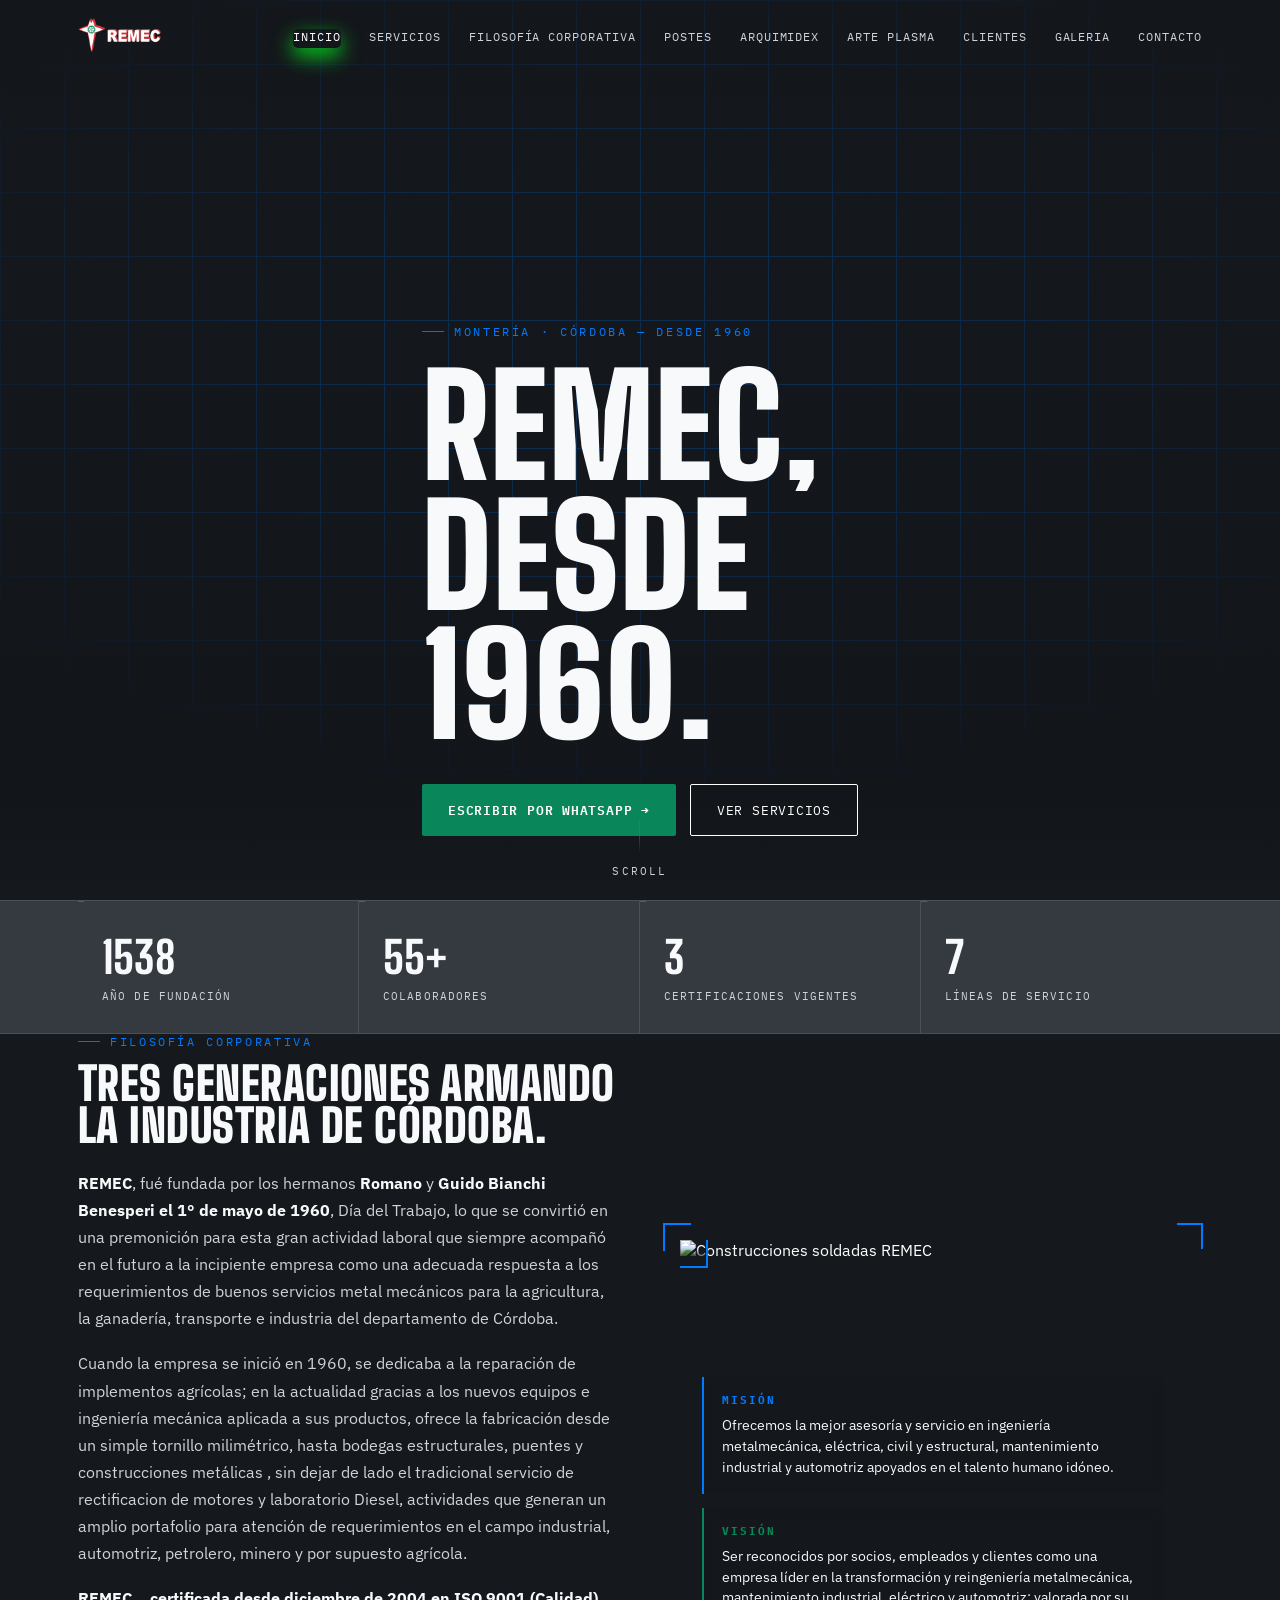
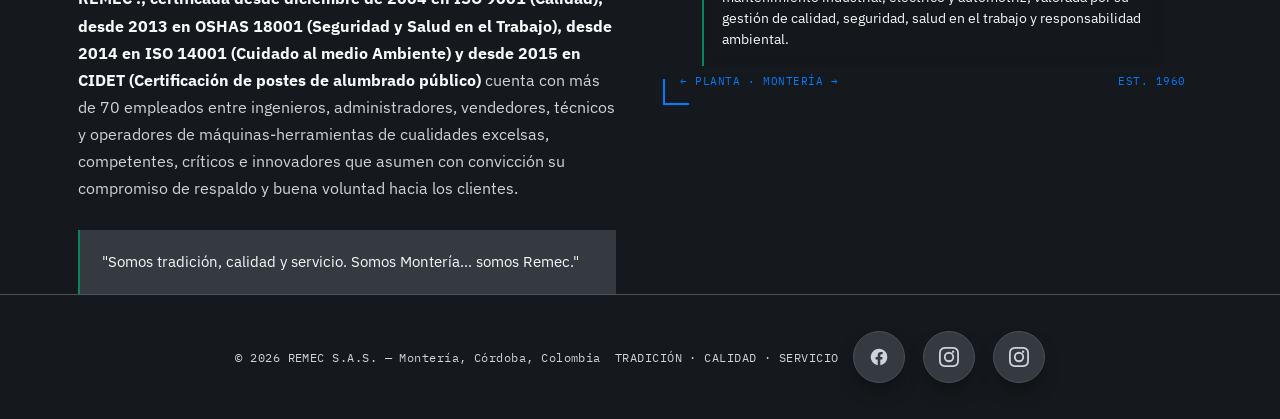
==== commit 51e372f8: "Refactor servicios.html: Inline CSS styles and JavaScript functionality for header and mobile menu; " ====
--- a/index.html
+++ b/index.html
@@ -13,9 +13,968 @@
       href="https://fonts.googleapis.com/css2?family=Big+Shoulders+Display:wght@600;800;900&family=IBM+Plex+Sans:wght@400;500;600;700&family=IBM+Plex+Mono:wght@400;500;600&display=swap"
       rel="stylesheet"
     />
-    <link rel="stylesheet" href="css/style.css">
+    <style>
+      :root {
+        --ink: #15181c;
+        --ink-2: #343a40;
+        --ink-3: #3f454b;
+        --line: #495057;
+        --line-soft: #3a3f44;
+        --blueprint: #007bff;
+        --blueprint-dim: #0056b3;
+        --ember: #09875a;
+        --ember-2: #28a745;
+        --text: #f8f9fa;
+        --text-dim: #ced4da;
+        --paper: #f8f9fa;
+        --maxw: 1180px;
+        --blanco: #fff;
+        --rojo: #e80303;
+      }
+      * {
+        box-sizing: border-box;
+      }
+      html {
+        scroll-behavior: smooth;
+      }
+      body {
+        margin: 0;
+        background: var(--ink);
+        color: var(--text);
+        font-family: "IBM Plex Sans", sans-serif;
+        -webkit-font-smoothing: antialiased;
+        overflow-x: hidden;
+      }
+      h1,
+      h2,
+      h3 {
+        font-family: "Big Shoulders Display", sans-serif;
+        font-weight: 900;
+        text-transform: uppercase;
+        letter-spacing: 0.01em;
+        margin: 0;
+        line-height: 0.92;
+      }
+      .mono {
+        font-family: "IBM Plex Mono", monospace;
+      }
+      a {
+        color: inherit;
+        text-decoration: none;
+      }
+      img {
+        max-width: 100%;
+        display: block;
+      }
+      .wrap {
+        max-width: var(--maxw);
+        margin: 0 auto;
+        padding: 0 28px;
+      }
+      .eyebrow {
+        font-family: "IBM Plex Mono", monospace;
+        font-size: 12px;
+        letter-spacing: 0.22em;
+        text-transform: uppercase;
+        color: var(--blueprint);
+        display: flex;
+        align-items: center;
+        gap: 10px;
+      }
+      .eyebrow::before {
+        content: "";
+        width: 22px;
+        height: 1px;
+        background: var(--ember);
+        display: inline-block;
+      }
+
+      /* ---------- reveal ---------- */
+      .reveal {
+        opacity: 0;
+        transform: translateY(28px);
+        transition:
+          opacity 0.8s cubic-bezier(0.16, 0.8, 0.28, 1),
+          transform 0.8s cubic-bezier(0.16, 0.8, 0.28, 1);
+      }
+      .reveal.in {
+        opacity: 1;
+        transform: translateY(0);
+      }
+      .reveal-d1 {
+        transition-delay: 0.08s;
+      }
+      .reveal-d2 {
+        transition-delay: 0.16s;
+      }
+      .reveal-d3 {
+        transition-delay: 0.24s;
+      }
+
+      /* ---------- blueprint corner bracket ---------- */
+      .bp-frame {
+        position: relative;
+      }
+      .bp-frame::before,
+      .bp-frame::after,
+      .bp-frame .bp-c2,
+      .bp-frame .bp-c3 {
+        content: "";
+        position: absolute;
+        width: 18px;
+        height: 18px;
+        border: 2px solid var(--blueprint);
+        opacity: 0;
+        transition:
+          opacity 0.5s ease,
+          width 0.5s ease,
+          height 0.5s ease;
+        pointer-events: none;
+      }
+      .bp-frame::before {
+        top: -1px;
+        left: -1px;
+        border-right: none;
+        border-bottom: none;
+      }
+      .bp-frame::after {
+        bottom: -1px;
+        right: -1px;
+        border-left: none;
+        border-top: none;
+      }
+      .bp-frame .bp-c2 {
+        top: -1px;
+        right: -1px;
+        border-left: none;
+        border-bottom: none;
+      }
+      .bp-frame .bp-c3 {
+        bottom: -1px;
+        left: -1px;
+        border-right: none;
+        border-top: none;
+      }
+      .bp-frame:hover::before,
+      .bp-frame:hover::after,
+      .bp-frame:hover .bp-c2,
+      .bp-frame:hover .bp-c3,
+      .bp-frame.in::before,
+      .bp-frame.in::after,
+      .bp-frame.in .bp-c2,
+      .bp-frame.in .bp-c3 {
+        opacity: 1;
+        width: 26px;
+        height: 26px;
+      }
+
+      /* ---------- nav ---------- */
+      header {
+        position: fixed;
+        top: 0;
+        left: 0;
+        right: 0;
+        z-index: 100;
+        padding: 18px 0;
+        transition:
+          background 0.35s ease,
+          padding 0.35s ease,
+          border-color 0.35s ease;
+        border-bottom: 1px solid transparent;
+      }
+      header.scrolled {
+        background: rgba(18, 21, 26, 0.88);
+        backdrop-filter: blur(10px);
+        padding: 12px 0;
+        border-bottom: 1px solid var(--line);
+      }
+      .navrow {
+        display: flex;
+        align-items: center;
+        justify-content: space-between;
+        gap: 20px;
+      }
+      .brand {
+        display: flex;
+        align-items: center;
+        gap: 10px;
+      }
+      .brand img {
+        height: 34px;
+        width: auto;
+      }
+      .brand-text {
+        font-family: "Big Shoulders Display", sans-serif;
+        font-weight: 800;
+        font-size: 20px;
+        letter-spacing: 0.04em;
+      }
+      nav ul {
+        list-style: none;
+        display: flex;
+        gap: 28px;
+        margin: 0;
+        padding: 0;
+      }
+      nav a {
+        font-family: "IBM Plex Mono", monospace;
+        font-size: 12px;
+        letter-spacing: 0.08em;
+        text-transform: uppercase;
+        color: var(--text-dim);
+        position: relative;
+        padding-bottom: 4px;
+        transition: color 0.25s ease;
+      }
+      nav a:hover {
+        color: var(--text);
+      }
+      nav a::after {
+        content: "";
+        position: absolute;
+        left: 0;
+        bottom: 0;
+        height: 2px;
+        width: 0;
+        background: var(--ember);
+        transition: width 0.3s ease;
+      }
+      nav a:hover::after {
+        width: 100%;
+      }
+      .nav-cta {
+        font-family: "IBM Plex Mono", monospace;
+        font-size: 12px;
+        letter-spacing: 0.06em;
+        background: var(--ember);
+        color: #fff;
+        font-weight: 600;
+        padding: 9px 16px;
+        border-radius: 2px;
+        text-transform: uppercase;
+        display: none;
+      }
+
+      .navlinks a.activo {
+        box-shadow: 0 8px 20px rgba(2, 252, 31, 0.8);
+        background-color: var(--verde) transparent 100%;
+        color: var(--blanco);
+        border-radius: 5px;
+      }
+      @media (min-width: 860px) {
+        .nav-cta {
+          display: inline-block;
+        }
+      }
+
+      /* desktop nav visible >=860px, mobile drawer below that */
+      .navlinks {
+        display: none;
+      }
+      @media (min-width: 860px) {
+        .navlinks {
+          display: block;
+        }
+      }
+
+      /* ---------- hamburger button ---------- */
+      .burger {
+        display: flex;
+        flex-direction: column;
+        justify-content: center;
+        gap: 5px;
+        width: 38px;
+        height: 38px;
+        border: 1px solid var(--line);
+        background: none;
+        cursor: pointer;
+        padding: 0;
+        align-items: center;
+      }
+      @media (min-width: 860px) {
+        .burger {
+          display: none;
+        }
+      }
+      .burger span {
+        width: 18px;
+        height: 2px;
+        background: var(--paper);
+        transition:
+          transform 0.3s ease,
+          opacity 0.3s ease;
+      }
+      .burger.open span:nth-child(1) {
+        transform: translateY(7px) rotate(45deg);
+      }
+      .burger.open span:nth-child(2) {
+        opacity: 0;
+      }
+      .burger.open span:nth-child(3) {
+        transform: translateY(-7px) rotate(-45deg);
+      }
+
+      /* ---------- mobile drawer ---------- */
+      .mobile-menu {
+        position: fixed;
+        top: 0;
+        right: 0;
+        height: 100svh;
+        width: min(78vw, 320px);
+        z-index: 99;
+        background: var(--ink-2);
+        border-left: 1px solid var(--line);
+        transform: translateX(100%);
+        transition: transform 0.38s cubic-bezier(0.16, 0.8, 0.28, 1);
+        display: flex;
+        flex-direction: column;
+        justify-content: center;
+        padding: 32px;
+      }
+      .mobile-menu.open {
+        transform: translateX(0);
+      }
+      .mobile-menu ul {
+        list-style: none;
+        margin: 0;
+        padding: 0;
+        display: flex;
+        flex-direction: column;
+        gap: 26px;
+      }
+      .mobile-menu a {
+        font-family: "Big Shoulders Display", sans-serif;
+        font-weight: 800;
+        font-size: 26px;
+        text-transform: uppercase;
+        color: var(--paper);
+        letter-spacing: 0.01em;
+      }
+      .mobile-menu a:hover {
+        color: var(--ember);
+      }
+      .mobile-menu .nav-cta {
+        display: inline-block;
+        margin-top: 34px;
+        width: fit-content;
+      }
+      .menu-scrim {
+        position: fixed;
+        inset: 0;
+        z-index: 98;
+        background: rgba(18, 21, 26, 0.7);
+        opacity: 0;
+        pointer-events: none;
+        transition: opacity 0.35s ease;
+      }
+      .menu-scrim.open {
+        opacity: 1;
+        pointer-events: auto;
+      }
+      body.menu-locked {
+        overflow: hidden;
+      }
+
+      /* ---------- hero ---------- */
+      .hero {
+        position: relative;
+        min-height: 100svh;
+        display: flex;
+        flex-direction: column;
+        justify-content: flex-end;
+        overflow: hidden;
+        padding-bottom: 64px;
+      }
+      .hero-media {
+        position: absolute;
+        inset: 0;
+        z-index: 0;
+      }
+      .hero-media video,
+      .hero-media .fallback {
+        width: 100%;
+        height: 100%;
+        object-fit: cover;
+        position: absolute;
+        inset: 0;
+      }
+      .hero-scrim {
+        position: absolute;
+        inset: 0;
+        z-index: 1;
+        background: linear-gradient(
+          180deg,
+          rgba(18, 21, 26, 0.55) 0%,
+          rgba(18, 21, 26, 0.35) 30%,
+          rgba(18, 21, 26, 0.92) 88%,
+          var(--ink) 100%
+        );
+      }
+      .hero-grid {
+        position: absolute;
+        inset: 0;
+        z-index: 2;
+        opacity: 0.35;
+        pointer-events: none;
+        background-image:
+          linear-gradient(var(--blueprint-dim) 1px, transparent 1px),
+          linear-gradient(90deg, var(--blueprint-dim) 1px, transparent 1px);
+        background-size: 64px 64px;
+        mask-image: radial-gradient(
+          ellipse 90% 70% at 50% 40%,
+          black 20%,
+          transparent 75%
+        );
+      }
+      .hero-content {
+        position: relative;
+        z-index: 3;
+        padding-top: 140px;
+      }
+      .hero-eyebrow {
+        margin-bottom: 22px;
+      }
+      .hero h1 {
+        font-size: clamp(52px, 11vw, 142px);
+        color: var(--paper);
+        overflow: hidden;
+      }
+      .hero h1 .line {
+        display: block;
+        overflow: hidden;
+      }
+      .hero h1 span {
+        display: inline-block;
+        transform: translateY(110%);
+        animation: riseIn 0.9s cubic-bezier(0.16, 0.8, 0.28, 1) forwards;
+      }
+      @keyframes riseIn {
+        to {
+          transform: translateY(0);
+        }
+      }
+      .hero-sub {
+        margin-top: 22px;
+        max-width: 560px;
+        font-size: clamp(15px, 2vw, 18px);
+        color: var(--text-dim);
+        line-height: 1.6;
+        opacity: 0;
+        animation: fadeUp 0.8s ease 0.9s forwards;
+      }
+      @keyframes fadeUp {
+        from {
+          opacity: 0;
+          transform: translateY(14px);
+        }
+        to {
+          opacity: 1;
+          transform: translateY(0);
+        }
+      }
+      .hero-cta {
+        display: flex;
+        flex-wrap: wrap;
+        gap: 14px;
+        margin-top: 34px;
+        opacity: 0;
+        animation: fadeUp 0.8s ease 1.05s forwards;
+      }
+
+      /* Botones whatsapp y servicio */
+      .btn {
+        font-family: "IBM Plex Mono", monospace;
+        font-size: 13px;
+        letter-spacing: 0.06em;
+        text-transform: uppercase;
+        padding: 15px 26px;
+        border-radius: 2px;
+        display: inline-flex;
+        align-items: center;
+        gap: 10px;
+        transition:
+          transform 0.25s ease,
+          box-shadow 0.25s ease,
+          background 0.25s ease;
+      }
+      .btn-primary {
+        background: var(--ember);
+        color: #fff;
+        font-weight: 600;
+      }
+      .btn-primary:hover {
+        transform: translateY(-2px);
+        box-shadow: 0 10px 26px -8px rgba(9, 135, 90, 0.55);
+      }
+      .btn-ghost {
+        border: 1px solid var(--blanco);
+        color: var(--blanco);
+      }
+      .btn-ghost:hover {
+        border-color: var(--rojo);
+        color: var(--rojo);
+        transform: translateY(-2px);
+      }
+      .scroll-cue {
+        position: absolute;
+        bottom: 22px;
+        left: 0;
+        right: 0;
+        z-index: 3;
+        display: flex;
+        justify-content: center;
+      }
+      .scroll-cue span {
+        font-family: "IBM Plex Mono", monospace;
+        font-size: 11px;
+        letter-spacing: 0.2em;
+        color: var(--text-dim);
+        display: flex;
+        flex-direction: column;
+        align-items: center;
+        gap: 10px;
+        text-transform: uppercase;
+      }
+      .scroll-cue .bar {
+        width: 1px;
+        height: 34px;
+        background: linear-gradient(var(--blueprint), transparent);
+        animation: pulseBar 1.8s ease-in-out infinite;
+      }
+      @keyframes pulseBar {
+        0%,
+        100% {
+          opacity: 0.3;
+        }
+        50% {
+          opacity: 1;
+        }
+      }
+
+      /* ---------- dimension stat strip ---------- */
+      .stats {
+        border-top: 1px solid var(--line);
+        border-bottom: 1px solid var(--line);
+        background: var(--ink-2);
+      }
+      .stats-row {
+        display: grid;
+        grid-template-columns: repeat(2, 1fr);
+      }
+      @media (min-width: 760px) {
+        .stats-row {
+          grid-template-columns: repeat(4, 1fr);
+        }
+      }
+      .stat {
+        padding: 30px 24px;
+        border-right: 1px solid var(--line);
+        border-bottom: 1px solid var(--line);
+        position: relative;
+      }
+      @media (min-width: 760px) {
+        .stat:nth-child(4) {
+          border-right: none;
+        }
+        .stat {
+          border-bottom: none;
+        }
+      }
+      @media (max-width: 759px) {
+        .stat:nth-child(even) {
+          border-right: none;
+        }
+      }
+      .stat::before {
+        content: "";
+        position: absolute;
+        top: 0;
+        left: 0;
+        width: 6px;
+        height: 1px;
+        background: var(--ember);
+      }
+      .stat-num {
+        font-family: "Big Shoulders Display", sans-serif;
+        font-weight: 800;
+        font-size: clamp(30px, 4vw, 44px);
+        color: var(--paper);
+      }
+      .stat-label {
+        font-family: "IBM Plex Mono", monospace;
+        font-size: 11px;
+        letter-spacing: 0.1em;
+        text-transform: uppercase;
+        color: var(--text-dim);
+        margin-top: 6px;
+      }
+
+      /* ---------- quienes somos ---------- */
+      .about {
+        display: grid;
+        grid-template-columns: 1fr;
+        gap: 48px;
+        align-items: center;
+      }
+      @media (min-width: 900px) {
+        .about {
+          grid-template-columns: 1fr 1fr;
+        }
+      }
+      .about-copy p {
+        color: var(--text-dim);
+        line-height: 1.75;
+        font-size: 15.5px;
+        margin: 0 0 18px;
+      }
+      .about-copy strong {
+        color: var(--paper);
+      }
+      .about-img {
+        position: relative;
+        padding: 16px;
+      }
+      .about-img img {
+        width: 100%;
+        height: 420px;
+        object-fit: cover;
+        filter: grayscale(0.15) contrast(1.05);
+      }
+      .about-img::after {
+        content: "";
+        position: absolute;
+        left: 16px;
+        right: 16px;
+        bottom: 16px;
+        top: 16px;
+        z-index: 1;
+        pointer-events: none;
+        background: linear-gradient(
+          180deg,
+          rgba(21, 24, 28, 0) 30%,
+          rgba(21, 24, 28, 0.55) 60%,
+          rgba(21, 24, 28, 0.85) 100%
+        );
+      }
+      .mv-overlay {
+        position: absolute;
+        left: 16px;
+        right: 16px;
+        bottom: 16px;
+        top: 16px;
+        display: flex;
+        flex-direction: column;
+        justify-content: flex-end;
+        gap: 14px;
+        padding: 22px;
+        z-index: 2;
+        pointer-events: none;
+      }
+      .mv-card {
+        background: rgba(21, 24, 28, 0.82);
+        backdrop-filter: blur(6px);
+        border-left: 2px solid var(--blueprint);
+        padding: 16px 18px;
+        pointer-events: auto;
+      }
+      .mv-card + .mv-card {
+        border-left-color: var(--ember);
+      }
+      .mv-card h4 {
+        font-family: "IBM Plex Mono", monospace;
+        font-size: 11px;
+        letter-spacing: 0.18em;
+        text-transform: uppercase;
+        color: var(--blueprint);
+        margin: 0 0 8px;
+      }
+      .mv-card + .mv-card h4 {
+        color: var(--ember);
+      }
+      .mv-card p {
+        margin: 0;
+        color: var(--text);
+        font-size: 13.5px;
+        line-height: 1.55;
+      }
+      .dim-caption {
+        margin-top: 14px;
+        display: flex;
+        justify-content: space-between;
+        font-family: "IBM Plex Mono", monospace;
+        font-size: 11px;
+        color: var(--blueprint);
+        letter-spacing: 0.05em;
+      }
+      .quote-block {
+        margin-top: 28px;
+        padding: 20px 22px;
+        border-left: 2px solid var(--ember);
+        background: var(--ink-2);
+      }
+      .quote-block p {
+        margin: 0;
+        color: var(--paper);
+        font-size: 15px;
+        font-style: normal;
+        line-height: 1.6;
+      }
+      .about {
+        display: grid;
+        grid-template-columns: 1fr;
+        gap: 48px;
+        align-items: center;
+      }
+      @media (min-width: 900px) {
+        .about {
+          grid-template-columns: 1fr 1fr;
+        }
+      }
+      .about-copy p {
+        color: var(--text-dim);
+        line-height: 1.75;
+        font-size: 15.5px;
+        margin: 0 0 18px;
+      }
+      .about-copy strong {
+        color: var(--paper);
+      }
+      .about-img {
+        position: relative;
+        padding: 16px;
+      }
+      .about-img img {
+        width: 100%;
+        height: 420px;
+        object-fit: cover;
+        filter: grayscale(0.15) contrast(1.05);
+      }
+      .dim-caption {
+        margin-top: 14px;
+        display: flex;
+        justify-content: space-between;
+        font-family: "IBM Plex Mono", monospace;
+        font-size: 11px;
+        color: var(--blueprint);
+        letter-spacing: 0.05em;
+      }
+      .quote-block {
+        margin-top: 28px;
+        padding: 20px 22px;
+        border-left: 2px solid var(--ember);
+        background: var(--ink-2);
+      }
+      .quote-block p {
+        margin: 0;
+        color: var(--paper);
+        font-size: 15px;
+        font-style: normal;
+        line-height: 1.6;
+      }
+
+      /* ---------- servicios grid ---------- */
+      .svc-grid {
+        display: grid;
+        grid-template-columns: 1fr;
+        gap: 1px;
+        background: var(--line);
+        border: 1px solid var(--line);
+      }
+      @media (min-width: 640px) {
+        .svc-grid {
+          grid-template-columns: repeat(2, 1fr);
+        }
+      }
+      @media (min-width: 980px) {
+        .svc-grid {
+          grid-template-columns: repeat(3, 1fr);
+        }
+      }
+      .svc-card {
+        background: var(--ink-2);
+        padding: 0;
+        position: relative;
+        overflow: hidden;
+      }
+      .svc-img {
+        height: 190px;
+        overflow: hidden;
+        position: relative;
+      }
+      .svc-img img {
+        width: 100%;
+        height: 100%;
+        object-fit: cover;
+        transition: transform 0.7s cubic-bezier(0.16, 0.8, 0.28, 1);
+        filter: saturate(0.85) contrast(1.05) brightness(0.9);
+      }
+      .svc-card:hover .svc-img img {
+        transform: scale(1.08);
+      }
+      .svc-img::after {
+        content: "";
+        position: absolute;
+        inset: 0;
+        background: linear-gradient(
+          180deg,
+          transparent 40%,
+          rgba(18, 21, 26, 0.9) 100%
+        );
+      }
+      .svc-num {
+        position: absolute;
+        top: 12px;
+        left: 14px;
+        z-index: 2;
+        font-family: "IBM Plex Mono", monospace;
+        font-size: 11px;
+        color: var(--blueprint);
+        background: rgba(18, 21, 26, 0.7);
+        padding: 3px 8px;
+        border: 1px solid var(--line-soft);
+      }
+      .svc-body {
+        padding: 22px;
+      }
+      .svc-body h3 {
+        font-size: 21px;
+        color: var(--paper);
+        letter-spacing: 0.01em;
+        margin-bottom: 10px;
+        position: relative;
+        display: inline-block;
+      }
+      .svc-body h3::after {
+        content: "";
+        position: absolute;
+        left: 0;
+        bottom: -4px;
+        height: 2px;
+        width: 0;
+        background: var(--ember);
+        transition: width 0.4s ease;
+      }
+      .svc-card:hover .svc-body h3::after {
+        width: 100%;
+      }
+      .svc-body p {
+        color: var(--text-dim);
+        font-size: 13.6px;
+        line-height: 1.6;
+        margin: 0;
+      }
+
+      footer {
+        padding: 36px 0;
+        border-top: 1px solid var(--line);
+        display: flex;
+        flex-wrap: wrap;
+        gap: 14px;
+        align-items: center;
+        justify-content: space-between;
+      }
+      footer .mono {
+        font-size: 11.5px;
+        color: var(--text-dim);
+        letter-spacing: 0.04em;
+      }
+
+      @media (prefers-reduced-motion: reduce) {
+        * {
+          animation-duration: 0.01ms !important;
+          animation-iteration-count: 1 !important;
+          transition-duration: 0.01ms !important;
+          scroll-behavior: auto !important;
+        }
+        .reveal {
+          opacity: 1;
+          transform: none;
+        }
+        .hero h1 span {
+          transform: translateY(0);
+        }
+      }
+      /* botones de redes sociales */
+
+      .social-row {
+        display: flex;
+        gap: 18px;
+      }
+      .uiverse {
+        position: relative;
+        background: #343a40;
+        color: #ced4da;
+        width: 52px;
+        height: 52px;
+        border-radius: 50%;
+        border: 1px solid #495057;
+        display: flex;
+        align-items: center;
+        justify-content: center;
+        cursor: pointer;
+        box-shadow: 0 10px 20px -8px rgba(0, 0, 0, 0.5);
+        transition: all 0.35s cubic-bezier(0.68, -0.55, 0.265, 1.55);
+      }
+      .uiverse svg {
+        width: 20px;
+        height: 20px;
+        fill: currentColor;
+        transition: fill 0.3s ease;
+      }
+      .uiverse .tooltip {
+        position: absolute;
+        top: 0;
+        font-family: "IBM Plex Mono", monospace;
+        font-size: 12px;
+        letter-spacing: 0.03em;
+        white-space: nowrap;
+        background: #f8f9fa;
+        color: #15181c;
+        padding: 6px 10px;
+        border-radius: 4px;
+        box-shadow: 0 10px 16px -6px rgba(0, 0, 0, 0.4);
+        opacity: 0;
+        pointer-events: none;
+        transition: all 0.35s cubic-bezier(0.68, -0.55, 0.265, 1.55);
+      }
+      .uiverse .tooltip::before {
+        position: absolute;
+        content: "";
+        height: 8px;
+        width: 8px;
+        background: inherit;
+        bottom: -3px;
+        left: 50%;
+        transform: translateX(-50%) rotate(45deg);
+      }
+      .uiverse:hover {
+        transform: translateY(-4px) scale(1.06);
+        border-color: transparent;
+      }
+      .uiverse:hover .tooltip {
+        top: -46px;
+        opacity: 1;
+        pointer-events: auto;
+      }
+      .uiverse:hover,
+      .uiverse:hover .tooltip,
+      .uiverse:hover .tooltip::before {
+        background: linear-gradient(320deg, #0056b3, #09875a);
+        color: #ffffff;
+      }
+      .uiverse:nth-child(2):hover,
+      .uiverse:nth-child(2):hover .tooltip,
+      .uiverse:nth-child(2):hover .tooltip::before {
+        background: linear-gradient(320deg, #28a745, #09875a);
+      }
+      .uiverse:nth-child(3):hover,
+      .uiverse:nth-child(3):hover .tooltip,
+      .uiverse:nth-child(3):hover .tooltip::before {
+        background: linear-gradient(320deg, #007bff, #0056b3);
+      }
+    </style>
   </head>
-  <body class="pg-index">
+  <body>
     <header id="siteHeader">
       <div class="wrap navrow">
         <div class="brand">
@@ -287,6 +1246,96 @@
       </div>
     </footer>
 
-    <script src="javascript/javascript.js"></script>
+    <script>
+      // header shrink on scroll
+      const header = document.getElementById("siteHeader");
+      window.addEventListener(
+        "scroll",
+        () => {
+          header.classList.toggle("scrolled", window.scrollY > 40);
+        },
+        { passive: true },
+      );
+
+      // hamburger / mobile drawer
+      const burgerBtn = document.getElementById("burgerBtn");
+      const mobileMenu = document.getElementById("mobileMenu");
+      const menuScrim = document.getElementById("menuScrim");
+
+      function closeMenu() {
+        burgerBtn.classList.remove("open");
+        mobileMenu.classList.remove("open");
+        menuScrim.classList.remove("open");
+        burgerBtn.setAttribute("aria-expanded", "false");
+        document.body.classList.remove("menu-locked");
+      }
+      function toggleMenu() {
+        const isOpen = mobileMenu.classList.toggle("open");
+        burgerBtn.classList.toggle("open", isOpen);
+        menuScrim.classList.toggle("open", isOpen);
+        burgerBtn.setAttribute("aria-expanded", String(isOpen));
+        document.body.classList.toggle("menu-locked", isOpen);
+      }
+      burgerBtn.addEventListener("click", toggleMenu);
+      menuScrim.addEventListener("click", closeMenu);
+      mobileMenu
+        .querySelectorAll("a")
+        .forEach((a) => a.addEventListener("click", closeMenu));
+      window.addEventListener("resize", () => {
+        if (window.innerWidth >= 860) closeMenu();
+      });
+
+      // scroll reveal
+      const revealEls = document.querySelectorAll(".reveal, .bp-frame");
+      const io = new IntersectionObserver(
+        (entries) => {
+          entries.forEach((entry) => {
+            if (entry.isIntersecting) {
+              entry.target.classList.add("in");
+              io.unobserve(entry.target);
+            }
+          });
+        },
+        { threshold: 0.18, rootMargin: "0px 0px -60px 0px" },
+      );
+      revealEls.forEach((el) => io.observe(el));
+
+      // count-up stats
+      const statEls = document.querySelectorAll(".stat-num");
+      const countIO = new IntersectionObserver(
+        (entries) => {
+          entries.forEach((entry) => {
+            if (!entry.isIntersecting) return;
+            const el = entry.target;
+            const target = parseInt(el.dataset.count, 10);
+            const suffix = el.dataset.suffix || "";
+            const duration = 1400;
+            const start = performance.now();
+            function tick(now) {
+              const p = Math.min(1, (now - start) / duration);
+              const eased = 1 - Math.pow(1 - p, 3);
+              el.textContent = Math.round(target * eased) + suffix;
+              if (p < 1) requestAnimationFrame(tick);
+            }
+            requestAnimationFrame(tick);
+            countIO.unobserve(el);
+          });
+        },
+        { threshold: 0.6 },
+      );
+      statEls.forEach((el) => countIO.observe(el));
+
+      // smooth-scroll offset for fixed header
+      document.querySelectorAll('a[href^="#"]').forEach((a) => {
+        a.addEventListener("click", (e) => {
+          const id = a.getAttribute("href");
+          const target = document.querySelector(id);
+          if (!target) return;
+          e.preventDefault();
+          const y = target.getBoundingClientRect().top + window.scrollY - 78;
+          window.scrollTo({ top: y, behavior: "smooth" });
+        });
+      });
+    </script>
   </body>
 </html>
